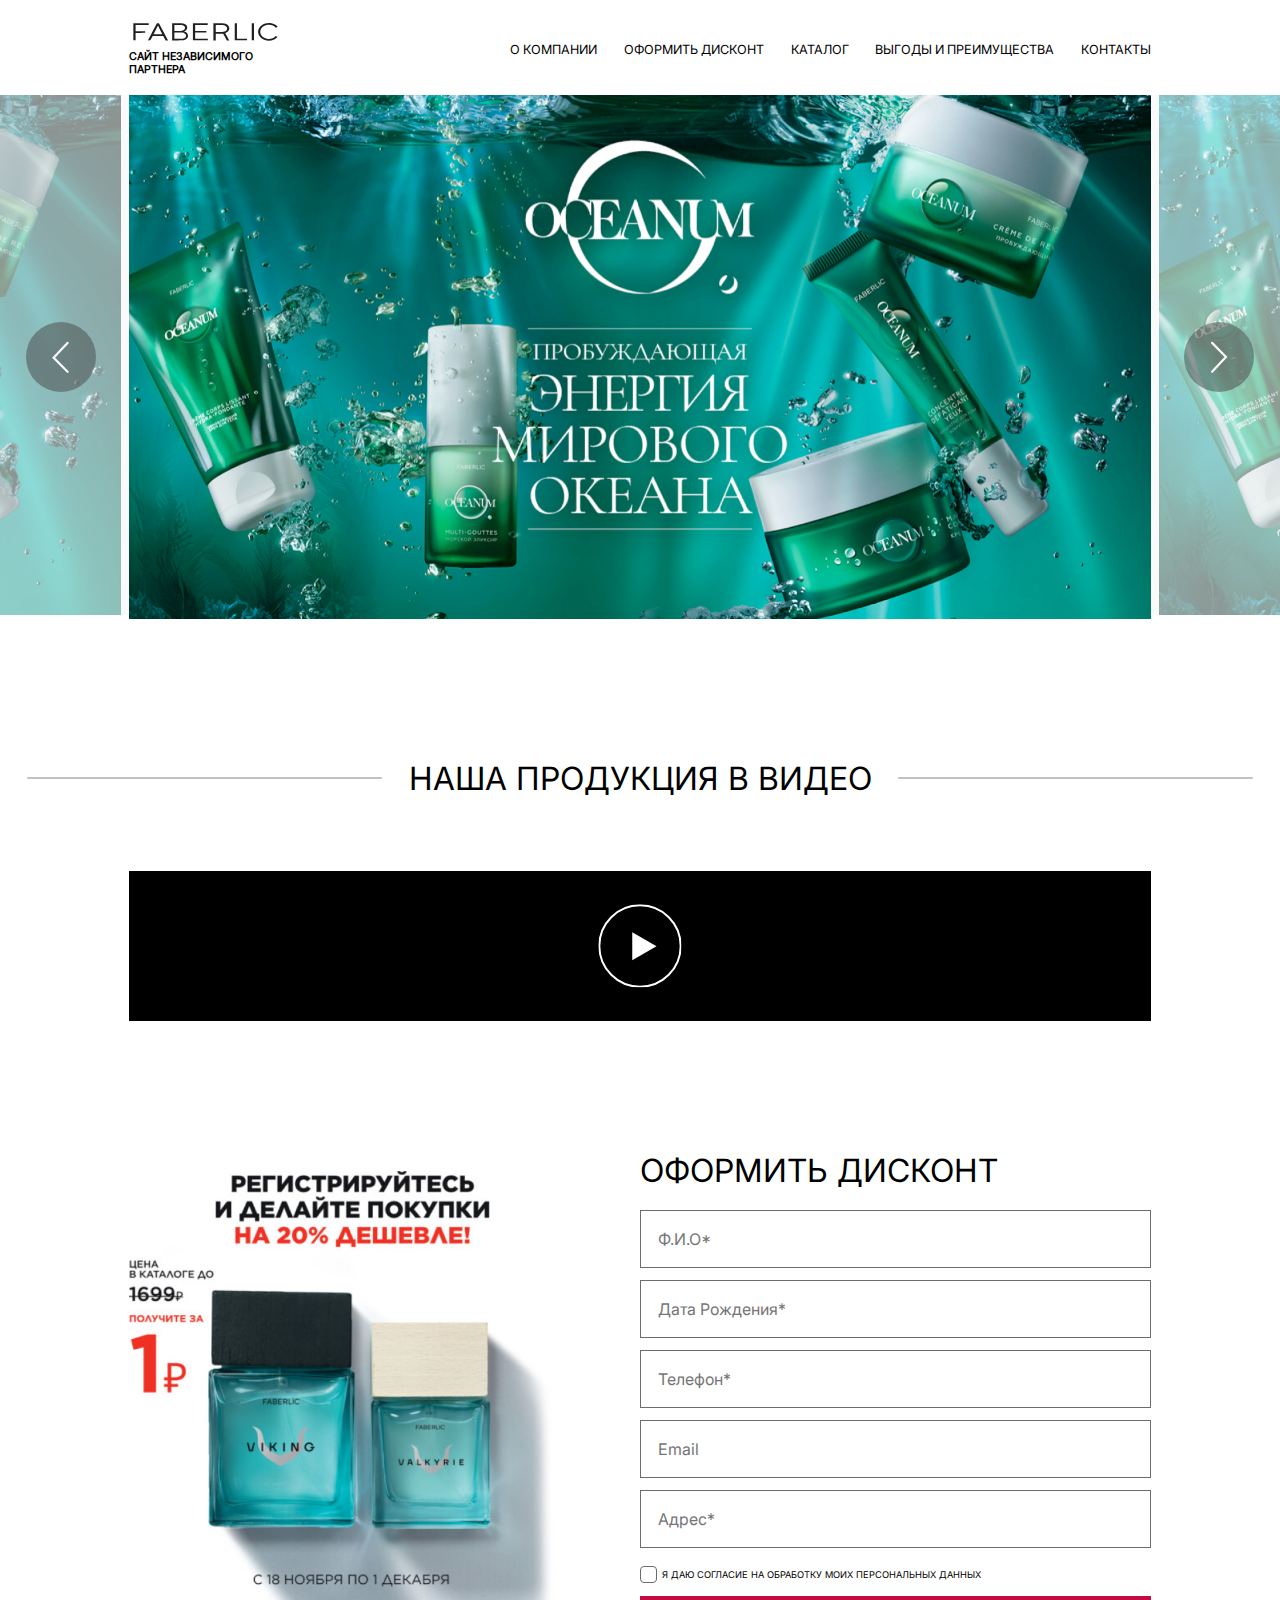
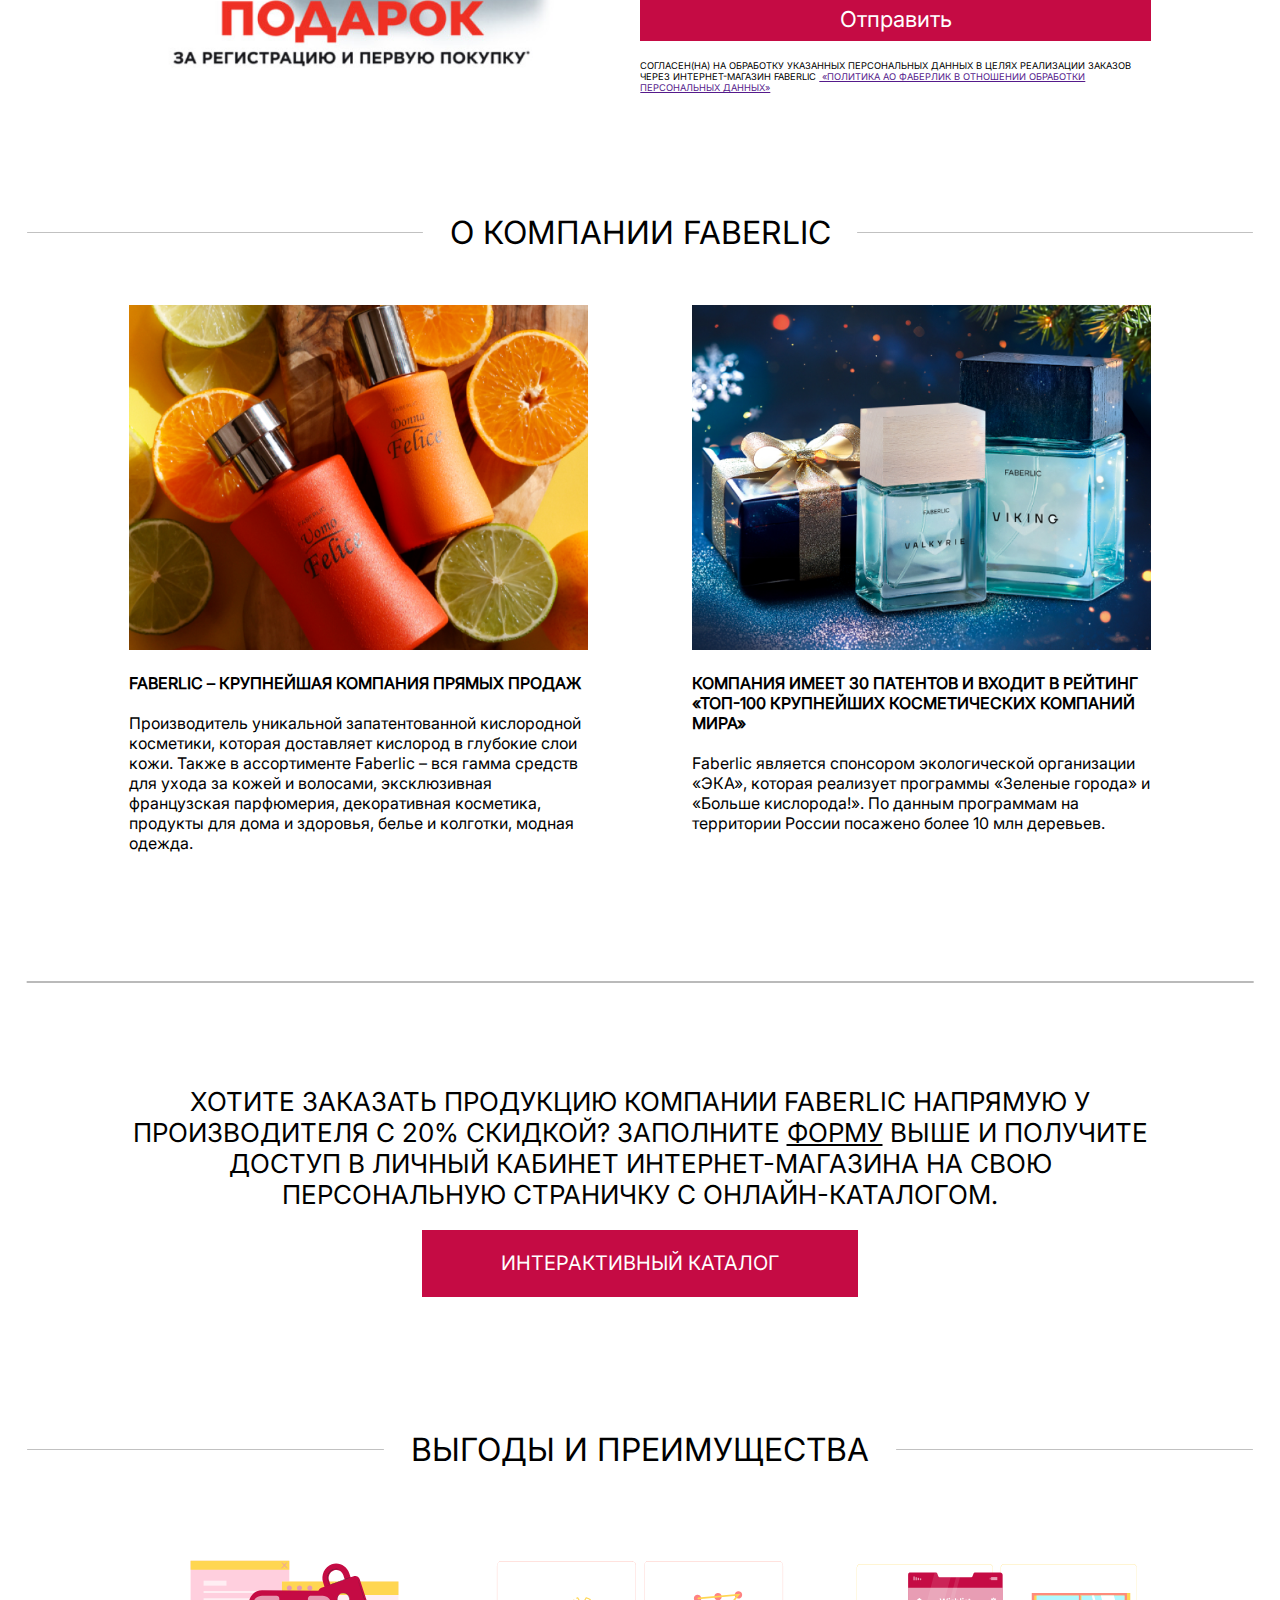
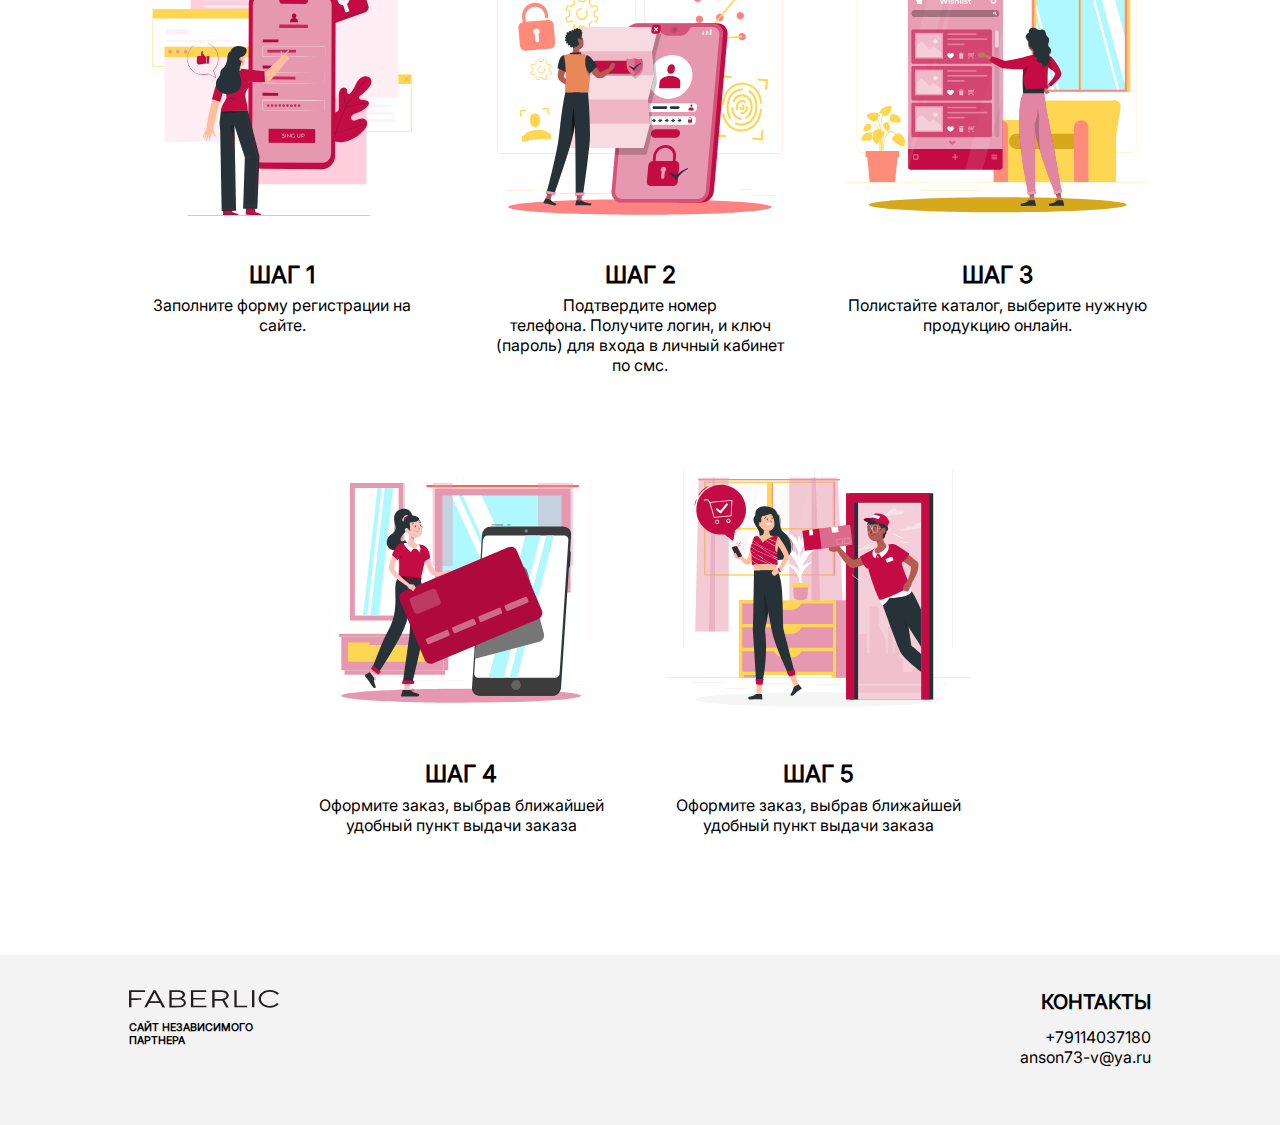
==== index.html @ ba82a65f "Add files via upload" ====
<!DOCTYPE html>
<html lang="ru">

<head>
    <meta charset="UTF-8">
    <meta http-equiv="X-UA-Compatible" content="IE=edge">
    <meta name="viewport" content="width=device-width, initial-scale=1.0">
    <title>Document</title>
    <link rel="stylesheet" href="./style/swiper-bundle.min.css">
    <link rel="stylesheet" href="style/style.css">
</head>

<body>

    <header class="header">
        <div class="container">
            <div class="mob header-zag"></div>
            <div class="header-r">
                <img src="./media/icons/logo.svg" alt="syte logo" class="header-logo">
                <p class="header-r-text"> Сайт независимого партнера</p>
            </div>
            <svg class="header-burger table mob"  viewBox="0 0 33 26" fill="none" xmlns="http://www.w3.org/2000/svg">
                <rect width="32.6" height="5.2" fill="#263238" />
                <rect y="10.4" width="32.6" height="5.2" fill="#263238" />
                <rect y="20.8" width="32.6" height="5.2" fill="#263238" />
            </svg>
            <nav class="header-l desk">
                <a href="" class="header-nav-item">о компании</a>
                <a href="" class="header-nav-item">оформить дисконт</a>
                <a href="" class="header-nav-item">каталог</a>
                <a href="" class="header-nav-item">выгоды и преимущества</a>
                <a href="" class="header-nav-item">контакты</a>
            </nav>
        </div>
    </header>

    <div class="burger-menu table mob">
        <nav class="burger-menu-list">
            <a href="" class="burger-menu-item">о компании</a>
            <a href="" class="burger-menu-item">оформить дисконт</a>
            <a href="" class="burger-menu-item">каталог</a>
            <a href="" class="burger-menu-item">выгоды и преимущества</a>
            <a href="" class="burger-menu-item">контакты</a>
        </nav>
    </div>

    <main>
        <section class="front-section">
            <div class="container">
                <div class="swiper front-slider">
                    <div class="swiper-wrapper">
                        <div class="swiper-slide">
                            <img src="./media/img/01slider/1.png" alt="" class="front-slide-img">
                        </div>
                        <div class="swiper-slide">
                            <img src="./media/img/01slider/1.png" alt="" class="front-slide-img">
                        </div>
                        <div class="swiper-slide">
                            <img src="./media/img/01slider/1.png" alt="" class="front-slide-img">
                        </div>
                    </div>
                    <div class="front-slider-buttons desk table">
                        <div class="front-slider-button front-slider-prev">
                            <svg class="front-slider-arr-svg" viewBox="0 0 30 56" fill="none"
                                xmlns="http://www.w3.org/2000/svg">
                                <path d="M28 54L3 28.6555L15.5 15.3277L28 2" stroke="#FAFAFA" stroke-width="4"
                                    stroke-linecap="round" />
                            </svg>
                        </div>
                        <div class="front-slider-button front-slider-next">
                            <svg class="front-slider-arr-svg" viewBox="0 0 30 56" fill="none"
                                xmlns="http://www.w3.org/2000/svg">
                                <path d="M28 54L3 28.6555L15.5 15.3277L28 2" stroke="#FAFAFA" stroke-width="4"
                                    stroke-linecap="round" />
                            </svg>
                        </div>
                    </div>
                </div>
            </div>
        </section>
        <section class="video-blcok">
            <div class="section-heading">
                <h2 class="section-heading-text">НАША ПРОДУКЦИЯ В ВИДЕО</h2>
            </div>
            <div class="container">
                <video src="./media/video.mp4" class="video-block-video" muted>
                </video>
                <svg class="video-start" viewBox="0 0 126 126" fill="none" xmlns="http://www.w3.org/2000/svg">
                    <circle cx="63" cy="63" r="61.5" stroke="white" stroke-width="3" />
                    <path d="M88 63.5L51.25 84.7176L51.25 42.2824L88 63.5Z" fill="white" />
                </svg>
            </div>
        </section>
        <section class="form-block">
            <div class="container">
                <img src="./media/img/03form/bg.png" alt="" class="form-block-bg">
                <div class="form-block-l">
                    <h3 class="form-heaidng">ОФОРМИТЬ ДИСКОНТ</h3>
                    <div class="form-block-form">
                        <div class="form-inputs">
                            <input type="text" class="form-input" placeholder="Ф.И.О*">
                            <input type="text" class="form-input" placeholder="Дата рождения*">
                            <input type="text" class="form-input" placeholder="Телефон*">
                            <input type="text" class="form-input" placeholder="Email">
                            <input type="text" class="form-input" placeholder="Адрес*">
                        </div>
                        <label class="form-policy">
                            <input type="checkbox" class="form-policy-checkbox">
                            <div class="form-policy-visual">
                                <svg class="form-checkbox-svg" viewBox="0 0 25 25" fill="none" xmlns="http://www.w3.org/2000/svg">
                                    <rect x="0.25" y="0.25" width="24.5" height="24.5" rx="5.75" fill="#474747" stroke="#6C6C6C" stroke-width="0.5" />
                                    <path d="M19.5 7L11 17L6 12" stroke="white" stroke-width="3" />
                                  </svg>
                            </div>
                            <p class="form-checkbox-text">
                                я даю согласие на обработку моих персональных данных

                            </p>
                        </label>
                        <button class="form-send">Отправить</button>
                        <p class="form-sub-test">Согласен(на) на обработку указанных персональных данных в целях
                            реализации заказов через Интернет-магазин FABERLIC <a class="form-polityc-link"
                                href=""> «Политика АО Фаберлик в отношении обработки персональных данных»</a></p>
                    </div>
                </div>
            </div>
        </section>
        <section class="about">
            <div class="section-heading">
                <h2 class="section-heading-text">О КОМПАНИИ Faberlic</h2>
            </div>
            <div class="container">
                <div class="about-item">
                    <img src="./media/img/04about/1.png" alt="" class="about-img">
                    <h3 class="about-heading">
                        Faberlic – крупнейшая Компания прямых продаж
                    </h3>
                    <p class="about-text">
                        Производитель уникальной запатентованной кислородной косметики, которая доставляет кислород в
                        глубокие слои кожи. Также в ассортименте Faberlic – вся гамма средств для ухода за кожей и
                        волосами, эксклюзивная французская парфюмерия, декоративная косметика, продукты для дома и
                        здоровья, белье и колготки, модная одежда.
                    </p>
                </div>
                <div class="about-item">
                    <img src="./media/img/04about/2.png" alt="" class="about-img">
                    <h3 class="about-heading">
                        Компания имеет 30 патентов и входит в рейтинг «Топ-100 крупнейших косметических компаний мира»
                    </h3>
                    <p class="about-text">
                        Faberlic является спонсором экологической организации «ЭКА», которая реализует программы
                        «Зеленые города» и «Больше кислорода!». По данным программам на территории России посажено более
                        10 млн деревьев.
                    </p>
                </div>
            </div>
        </section>
        <section class="text-block">
            <div class="container">
                <p class="text-block-heading">
                    Хотите заказать продукцию компании Faberlic напрямую
                    у производителя с 20% скидкой? Заполните <span>форму</span> выше и получите доступ в личный кабинет
                    интернет-магазина на свою персональную страничку с онлайн-каталогом.
                </p>
                <a class="text-block-button">интерактивный каталог</a>
            </div>
        </section>
        <section class="advantage">
            <div class="section-heading">
                <h2 class="section-heading-text">ВЫГОДЫ И ПРЕИМУЩЕСТВА</h2>
            </div>
            <div class="container">
                <div class="advantages-item">
                    <img src="./media/img/05advantages/1.svg" alt="" class="advantages-item-img">
                    <p class="advantages-item-heaing">шаг 1</p>
                    <p class="advantages-item-text">
                        Заполните форму регистрации
                        на сайте.
                    </p>
                </div>
                <div class="advantages-item">
                    <img src="./media/img/05advantages/2.svg" alt="" class="advantages-item-img">
                    <p class="advantages-item-heaing">шаг 2</p>
                    <p class="advantages-item-text">
                        Подтвердите номер телефона. Получите логин,
                        и ключ (пароль) для входа
                        в личный кабинет по смс.
                    </p>
                </div>
                <div class="advantages-item">
                    <img src="./media/img/05advantages/3.svg" alt="" class="advantages-item-img">
                    <p class="advantages-item-heaing">шаг 3</p>
                    <p class="advantages-item-text">
                        Полистайте каталог, выберите нужную продукцию онлайн.
                    </p>
                </div>
                <div class="advantages-item">
                    <img src="./media/img/05advantages/4.svg" alt="" class="advantages-item-img">
                    <p class="advantages-item-heaing">шаг 4</p>
                    <p class="advantages-item-text">
                        Оформите заказ, выбрав ближайшей удобный пункт выдачи заказа
                    </p>
                </div>
                <div class="advantages-item">
                    <img src="./media/img/05advantages/5.svg" alt="" class="advantages-item-img">
                    <p class="advantages-item-heaing">шаг 5</p>
                    <p class="advantages-item-text">
                        Оформите заказ, выбрав ближайшей удобный пункт выдачи заказа
                    </p>
                </div>
            </div>
        </section>
    </main>
    
    <footer class="footer">
        <div class="container">
            <div class="fooer-l">
                <img src="./media/icons/logo.svg" alt="" class="footer-logo">
                <p class="footer-l-text">
                    Сайт независимого партнера
                </p>
            </div>
            <div class="footer-r">
                <p class="fppter-r-heading">КОНТАКТЫ</p>
                <a href="" class="footer-r-link">+79114037180</a>
                <a href="" class="footer-r-link">anson73-v@ya.ru</a>
            </div>
        </div>
    </footer>

    <script defer src="js/swiper-bundle.min.js"></script>
    <script defer src="js/app.js"></script>
</body>

</html>
---- style/style.css ----
@font-face {
  font-family: "Gilroy";
  src: url("../media/fonts/Gilroy-Bold.ttf");
  font-weight: 700;
}
@font-face {
  font-family: "Gilroy";
  src: url("../media/fonts/Gilroy-SemiBold.ttf");
  font-weight: 600;
}
@font-face {
  font-family: "Gilroy";
  src: url("../media/fonts/Gilroy-Medium.ttf");
  font-weight: 500;
}
@font-face {
  font-family: "Gilroy";
  src: url("../media/fonts/Gilroy-Regular.ttf");
  font-weight: 400;
}
@font-face {
  font-family: "Inter";
  src: url("../media/fonts/Inter_18pt-Regular.ttf");
}
* {
  margin: 0;
  padding: 0;
  box-sizing: border-box;
  list-style: none;
  text-decoration: none;
  border: none;
  outline: none;
  font-family: "Inter", sans-serif;
}

.table {
  display: none;
}

.mob {
  display: none;
}

.desk {
  display: unset;
}

main {
  margin-top: 143rem;
}

body,
html {
  max-width: 100vw;
  overflow-x: hidden;
  font-size: 0.0520833333vw;
}

.container {
  width: 1533rem;
  margin: auto;
}

.header {
  padding-top: 35rem;
  padding-bottom: 25rem;
  position: fixed;
  top: 0;
  left: 0;
  width: 100%;
  z-index: 2;
  background: white;
}
.header .container {
  display: flex;
  align-items: center;
  justify-content: space-between;
}

.header-r {
  display: flex;
  flex-direction: column;
  gap: 13rem;
  width: 230rem;
}

.header-logo {
  width: 100%;
  height: 27rem;
}

.header-r-text {
  font-weight: 600;
  font-size: 16rem;
  text-transform: uppercase;
  color: #000;
  max-width: 100%;
}

.header-l {
  display: flex;
  align-items: center;
  gap: 40rem;
}

.header-nav-item {
  font-weight: 500;
  font-size: 19rem;
  text-transform: uppercase;
  color: #000;
}

.front-section .container {
  position: relative;
}

.front-slider {
  position: relative;
  overflow: visible;
}
.front-slider .swiper-slide::after {
  content: "";
  position: absolute;
  display: block;
  top: 0;
  left: 0;
  width: 100%;
  height: 100%;
  background: rgba(246, 246, 246, 0.57);
  opacity: 1;
  transition: all 0.4s ease;
}
.front-slider .swiper-slide.swiper-slide-prev {
  padding-right: 12rem;
  position: relative;
}
.front-slider .swiper-slide.swiper-slide-next {
  padding-left: 12rem;
}
.front-slider .swiper-slide.swiper-slide-active::after {
  opacity: 0;
}
.front-slider .swiper-slide .front-slide-img {
  width: 100%;
  height: auto;
  -o-object-fit: cover;
     object-fit: cover;
}

.front-slider-buttons {
  position: absolute;
  top: 50%;
  left: 0;
  width: 100%;
  transform: translateY(-50%);
  z-index: 2;
}

.front-slider-button {
  position: absolute;
  top: 50%;
  transform: translateY(-50%);
  width: 105rem;
  height: 105rem;
  background: rgba(75, 75, 75, 0.52);
  border-radius: 50%;
  display: flex;
  align-items: center;
  justify-content: center;
}

.front-slider-prev {
  left: -50rem;
  transform: translate(-100%, -50%);
}

.front-slider-arr-svg {
  width: 25rem;
  height: 52rem;
}

.front-slider-next {
  right: -50rem;
  transform: translate(100%, -50%);
}
.front-slider-next .front-slider-arr-svg {
  transform: rotate(180deg);
}

.section-heading {
  display: flex;
  align-items: center;
  justify-content: center;
  gap: 40rem;
  padding: 0 40rem;
}
.section-heading::after {
  content: "";
  display: block;
  border-radius: 50rem;
  flex: 1;
  height: 2rem;
  background: rgb(151, 151, 151);
  opacity: 0.6;
}
.section-heading::before {
  content: "";
  display: block;
  border-radius: 50rem;
  flex: 1;
  height: 2rem;
  background: rgb(151, 151, 151);
  opacity: 0.6;
}

.section-heading-text {
  font-weight: 500;
  font-size: 48rem;
  text-transform: uppercase;
  color: #000;
}

.video-blcok {
  margin-top: 210rem;
}
.video-blcok .container {
  position: relative;
  margin-top: 110rem;
}
.video-blcok .container::after {
  display: block;
  content: "";
  position: absolute;
  top: 0;
  left: 0;
  background: #000;
  opacity: 0.2;
  width: 100%;
  height: 100%;
  z-index: 1;
  opacity: 1;
  visibility: visible;
  transition: all 0.4s ease;
}
.video-blcok .video-start {
  width: 125rem;
  height: 125rem;
  position: absolute;
  top: 50%;
  left: 50%;
  transform: translate(-50%, -50%);
  transition: all 0.4s ease;
  opacity: 1;
  visibility: visible;
  z-index: 2;
}
.video-blcok.active .container::after {
  opacity: 0;
  visibility: hidden;
}
.video-blcok.active .video-start {
  opacity: 0;
  visibility: hidden;
}
.video-blcok .video-block-video {
  width: 100%;
}

.form-block {
  margin-top: 195rem;
}
.form-block .container {
  display: flex;
  gap: 100rem;
  align-items: center;
}

.form-block-bg {
  width: 667rem;
  height: -moz-fit-content;
  height: fit-content;
}

.form-block-l {
  flex: 1;
}

.form-heaidng {
  font-weight: 500;
  font-size: 48rem;
  text-transform: uppercase;
  color: #000;
  margin-bottom: 30rem;
}

.form-inputs {
  display: flex;
  flex-direction: column;
  gap: 18rem;
}

.form-input {
  border: 1rem solid #6c6c6c;
  width: 100%;
  font-weight: 500;
  font-size: 24rem;
  text-transform: capitalize;
  color: #000;
  padding: 27rem 25rem;
}

.form-policy {
  margin-top: 27rem;
  display: flex;
  align-items: center;
  gap: 8rem;
}

.form-policy-checkbox {
  position: absolute;
  opacity: 0;
  visibility: hidden;
  left: -200000rem;
}
.form-policy-checkbox:checked + .form-policy-visual .form-checkbox-svg {
  opacity: 1;
}

.form-policy-visual {
  border: 0.5rem solid #6c6c6c;
  border-radius: 6rem;
  width: 25rem;
  height: 25rem;
  display: flex;
  align-items: center;
  justify-content: center;
  position: relative;
}

.form-checkbox-svg {
  opacity: 0;
  width: 100%;
  height: 100%;
  transition: all 0.4s ease;
}

.form-checkbox-text {
  font-weight: 400;
  font-size: 14rem;
  text-transform: uppercase;
  color: #000;
  font-family: "Inter", sans-serif;
}

.form-send {
  width: 100%;
  height: 68rem;
  background: #c50b44;
  font-weight: 500;
  font-size: 33rem;
  text-transform: capitalize;
  color: #fff;
  margin-top: 20rem;
}

.form-sub-test {
  font-family: "Inter", sans-serif;
  font-weight: 400;
  font-size: 14rem;
  text-transform: uppercase;
  color: #000;
  margin-top: 28rem;
}

.form-polityc-link {
  text-decoration: underline;
  -webkit-text-decoration-skip-ink: none;
          text-decoration-skip-ink: none;
}

.about {
  margin-top: 180rem;
  padding-bottom: 194rem;
  position: relative;
}
.about::after {
  content: "";
  display: block;
  position: absolute;
  height: 2rem;
  background: rgba(151, 151, 151, 0.66);
  width: calc(100vw - 80rem);
  margin: auto;
  bottom: 0;
  left: 50%;
  transform: translateX(-50%);
}
.about .container {
  margin-top: 80rem;
  display: flex;
  gap: 157rem;
}

.about-item {
  flex: 1;
}

.about-img {
  width: 100%;
  margin-bottom: 35rem;
}

.about-heading {
  font-weight: 700;
  font-size: 24rem;
  text-transform: uppercase;
  color: #000;
  margin-bottom: 30rem;
}

.about-text {
  font-weight: 400;
  font-size: 24rem;
  color: #000;
}

.text-block {
  margin-top: 155rem;
}
.text-block .container {
  display: flex;
  flex-direction: column;
  align-items: center;
}

.text-block-heading {
  font-weight: 500;
  font-size: 39rem;
  text-transform: uppercase;
  text-align: center;
  color: #000;
}
.text-block-heading span {
  text-decoration: underline;
  -webkit-text-decoration-skip-ink: none;
          text-decoration-skip-ink: none;
}

.text-block-button {
  margin-top: 30rem;
  padding: 32rem 118rem;
  display: flex;
  background: #c50b44;
  font-weight: 500;
  font-size: 30rem;
  text-transform: uppercase;
  color: #fff;
}

.advantage {
  margin-top: 200rem;
}
.advantage .container {
  display: flex;
  flex-wrap: wrap;
  justify-content: center;
  gap: 120rem 80rem;
  margin-top: 130rem;
}

.advantages-item {
  width: 457rem;
  display: flex;
  flex-direction: column;
  align-items: center;
}

.advantages-item-img {
  width: 100%;
  margin-bottom: 60rem;
  -o-object-fit: cover;
     object-fit: cover;
}

.advantages-item-heaing {
  font-weight: 600;
  font-size: 35rem;
  text-transform: uppercase;
  color: #000;
  margin-bottom: 10rem;
}

.advantages-item-text {
  font-weight: 400;
  font-size: 24rem;
  text-align: center;
  color: #000;
}

.registration {
  margin-top: 180rem;
}
.registration .container {
  margin-top: 140rem;
  display: flex;
  gap: 90rem;
}

.reg-l {
  flex: 1;
}

.reg-heading {
  font-weight: 600;
  font-size: 30rem;
  text-transform: uppercase;
  color: #c50b44;
}

.reg-text {
  font-weight: 400;
  font-size: 24rem;
  color: #000;
}

.mt-16 {
  margin-top: 16rem;
}

.mt-100 {
  margin-top: 100rem;
}

.reg-sub-heading {
  font-weight: 800;
  font-size: 21rem;
  text-transform: uppercase;
  color: #000;
}

.mt-50 {
  margin-top: 50rem;
}

.reg-r {
  width: 368rem;
  display: flex;
  flex-direction: column;
  gap: 43rem;
  position: relative;
}

.reg-r-img {
  width: 100%;
}

.contacts {
  padding: 60rem 0;
  margin-top: 190rem;
  position: relative;
}
.contacts .container {
  position: relative;
  z-index: 2;
  width: 1000rem;
  background: rgba(255, 255, 255, 0.88);
  display: flex;
  flex-direction: column;
  align-items: center;
  padding: 50rem 0 40rem 0;
}

.contact-heading {
  font-weight: 500;
  font-size: 39rem;
  text-transform: uppercase;
  text-align: center;
  color: #000;
  margin-bottom: 50rem;
  max-width: 690rem;
}

.contact-info,
.contacts-links {
  display: flex;
  flex-direction: column;
  align-items: center;
}

.contacts-links {
  margin: 20rem 0;
}

.contact-sub-heading {
  font-weight: 600;
  font-size: 30rem;
  text-transform: uppercase;
  text-align: center;
  color: #000;
}

.contact-item {
  font-weight: 600;
  font-size: 30rem;
  text-align: center;
  color: #000;
  font-weight: 400;
  font-size: 24rem;
}

.contacts-bg {
  position: absolute;
  top: 0;
  left: 0;
  width: 100%;
  height: 100%;
  -o-object-fit: cover;
     object-fit: cover;
}

.logo-form {
  margin-top: 165rem;
}
.logo-form .container {
  display: flex;
  flex-direction: column;
  align-items: center;
}
.logo-form .form-block-l {
  width: 776rem;
  display: flex;
  flex-direction: column;
  align-items: center;
}

.logo-form-img {
  width: 225rem;
  margin-bottom: 40rem;
}

.logo-form-text {
  font-weight: 500;
  font-size: 26rem;
  text-transform: uppercase;
  text-align: center;
  color: #000;
  margin-bottom: 144rem;
  max-width: 680rem;
}

.footer {
  margin-top: 180rem;
  padding-top: 52rem;
  padding-bottom: 88rem;
  background: #f3f3f3;
}
.footer .container {
  display: flex;
  justify-content: space-between;
}

.fooer-l {
  width: 225rem;
}

.footer-logo {
  width: 100%;
  margin-bottom: 20rem;
}

.footer-l-text {
  width: 100%;
  font-weight: 600;
  font-size: 16rem;
  text-transform: uppercase;
  color: #000;
}

.footer-r {
  display: flex;
  flex-direction: column;
}

.fppter-r-heading {
  font-weight: 600;
  font-size: 30rem;
  text-transform: uppercase;
  text-align: right;
  color: #000;
  margin-bottom: 20rem;
}

.footer-r-link {
  text-align: right;
  color: #000;
  font-weight: 400;
  font-size: 24rem;
}

@media (max-width: 1200px) {
  main {
    margin-top: 132rem;
  }
  .desk {
    display: none;
  }
  .mob {
    display: none;
  }
  .table {
    display: unset;
  }
  body,
  html {
    font-size: 0.0837520938vw;
  }
  .container {
    width: 1145rem;
  }
  .header-burger {
    width: 26rem;
    height: 32rem;
    transition: all 0.4s ease;
  }
  .header-burger.active {
    transform: rotate(90deg);
  }
  .front-slider .swiper-slide.swiper-slide-prev {
    padding-right: 8rem;
  }
  .front-slider .swiper-slide.swiper-slide-next {
    padding-left: 8rem;
  }
  .header-r {
    width: 225rem;
  }
  .section-heading-text {
    font-size: 32rem;
  }
  .video-blcok {
    margin-top: 130rem;
  }
  .form-block .container {
    gap: 6rem;
    align-items: center;
    padding: 0 40rem;
  }
  .form-block-bg {
    width: 526rem;
  }
  .form-heaidng {
    font-size: 32rem;
    margin-bottom: 20rem;
  }
  .form-block-l {
    display: flex;
    flex-direction: column;
    align-items: center;
  }
  .form-input {
    font-size: 18rem;
    padding: 20rem;
  }
  .form-inputs {
    gap: 13rem;
  }
  .form-policy {
    margin-top: 20rem;
  }
  .form-policy-visual {
    width: 20rem;
    height: 20rem;
  }
  .form-checkbox-text {
    font-size: 10rem;
  }
  .form-send {
    margin-top: 15rem;
    font-size: 26rem;
    padding: 13rem 0;
  }
  .form-sub-test {
    font-size: 10rem;
  }
  .about .container {
    gap: 83rem;
  }
  .about-heading {
    font-size: 20rem;
  }
  .about-img {
    margin-bottom: 30rem;
  }
  .about-text {
    margin-top: 20rem;
    font-size: 20rem;
  }
  .about {
    padding-bottom: 100rem;
  }
  .text-block {
    margin-top: 115rem;
  }
  .text-block-heading {
    font-size: 29rem;
    max-width: 1057rem;
  }
  .text-block-button {
    margin-top: 64rem;
    padding: 33rem 30rem;
  }
  .advantage .container {
    gap: 60rem 10rem;
  }
  .advantages-item {
    width: 327rem;
  }
  .advantages-item-heaing {
    font-size: 32rem;
  }
  .advantages-item-text {
    font-size: 20rem;
  }
  .mt-16 {
    margin-top: 8rem;
  }
  .mt-100 {
    margin-top: 60rem;
  }
  .mt-50 {
    margin-top: 25rem;
  }
  .reg-heading {
    font-size: 20rem;
  }
  .reg-text {
    font-size: 20rem;
  }
  .reg-sub-heading {
    font-size: 16rem;
  }
  .reg-r {
    width: 329rem;
  }
  .contacts .container {
    width: 798rem;
  }
  .contact-heading {
    font-size: 32rem;
  }
  .contact-sub-heading {
    font-size: 25rem;
  }
  .contact-item {
    font-size: 25rem;
  }
  .logo-form-img {
    width: 196rem;
    margin-bottom: 25rem;
  }
  .logo-form-text {
    font-size: 19rem;
    max-width: 522rem;
    margin-bottom: 100rem;
  }
  .logo-form .form-block-l {
    width: 526rem;
  }
  .fppter-r-heading {
    font-size: 20rem;
  }
  .footer-r-link {
    font-size: 20rem;
  }
  .burger-menu {
    border-top: 2rem solid white;
    background: #fff;
    position: fixed;
    top: 138rem;
    left: 0;
    width: 100%;
    z-index: 2;
    max-height: 0;
    overflow: hidden;
    transition: all 0.4s ease;
  }
  .burger-menu.active {
    max-height: 400rem;
    border-top: 2rem solid #bababa;
  }
  .burger-menu-list {
    display: flex;
    flex-direction: column;
  }
  .burger-menu-item {
    width: 100%;
    padding: 20rem 25rem;
    font-weight: 500;
    font-size: 19rem;
    text-transform: uppercase;
    color: #000;
    border-bottom: 2rem solid rgba(151, 151, 151, 0.66);
  }
  .video-blcok .container {
    margin-top: 70rem;
  }
  .form-block {
    margin-top: 120rem;
  }
  .about {
    margin-top: 115rem;
  }
  .about .container {
    margin-top: 90rem;
  }
  .text-block {
    margin-top: 115rem;
  }
  .advantage {
    margin-top: 145rem;
  }
  .advantage .container {
    margin-top: 70rem;
  }
  .registration {
    margin-top: 115rem;
  }
  .registration .container {
    margin-top: 75rem;
    padding: 0 40rem;
  }
  .contacts {
    margin-top: 155rem;
    padding: 50rem 0;
  }
  .logo-form {
    margin-top: 115rem;
  }
  .footer {
    margin-top: 125rem;
  }
}
@media (max-width: 742px) {
  .table {
    display: none;
  }
  .desk {
    display: none;
  }
  .mob {
    display: unset;
  }
  body, html {
    font-size: 0.2564102564vw;
  }
  main {
    margin-top: 70rem;
  }
  .container {
    width: 375rem;
  }
  .header {
    padding: 10rem 0;
  }
  .header-r {
    width: 108rem;
    gap: 5rem;
  }
  .header-r-text {
    font-size: 6rem;
  }
  .header-burger, .header-zag {
    width: 14rem;
    height: 16rem;
  }
  .burger-menu {
    top: 58rem;
  }
  .front-section .container {
    width: 100vw;
  }
  .front-slider .swiper-slide .front-slide-img {
    height: 225rem;
  }
  .section-heading {
    padding: 0 7rem;
    gap: 20rem;
  }
  .section-heading-text {
    font-size: 18rem;
  }
  .video-blcok .video-start {
    width: 32rem;
    height: 32rem;
  }
  .form-block .container {
    flex-direction: column;
    gap: 65rem;
  }
  .form-block-bg {
    width: 100%;
  }
  .form-block .container {
    padding: 0;
  }
  .form-heaidng {
    font-size: 18rem;
  }
  .form-input {
    font-size: 14rem;
    padding: 20rem 10rem;
  }
  .form-inputs {
    gap: 10rem;
  }
  .form-send {
    padding: 8rem 0;
    font-size: 18rem;
    height: auto;
  }
  .about .container {
    flex-direction: column;
    gap: 35rem;
  }
  .about-img {
    margin-bottom: 15rem;
  }
  .about-heading {
    font-size: 18rem;
    margin-bottom: 6rem;
  }
  .about-text {
    font-size: 14rem;
  }
  .text-block-heading {
    font-size: 18rem;
  }
  .text-block-button {
    font-size: 16rem;
    padding: 20rem 0;
    width: 100%;
    height: auto;
    display: flex;
    align-items: center;
    justify-content: center;
  }
  .about::after {
    width: calc(100vw - 20rem);
  }
  .advantage .container {
    flex-direction: column;
    gap: 50rem;
  }
  .advantages-item {
    width: 100%;
  }
  .advantages-item-heaing {
    font-size: 20rem;
  }
  .advantages-item-text {
    font-size: 14rem;
  }
  .advantages-item-img {
    max-width: 180rem;
  }
  .reg-r {
    display: none;
  }
  .reg-heading {
    font-size: 15rem;
  }
  .reg-text {
    font-size: 14rem;
  }
  .reg-sub-heading {
    font-size: 12rem;
  }
  .contacts .container {
    width: 344rem;
    padding: 17rem 10rem;
  }
  .contact-heading {
    font-size: 18rem;
    margin-bottom: 20rem;
  }
  .contact-sub-heading {
    font-size: 16rem;
  }
  .contact-item {
    font-size: 14rem;
  }
  .logo-form-img {
    width: 153rem;
    margin-bottom: 25rem;
  }
  .logo-form-text {
    font-size: 16rem;
    margin-bottom: 77rem;
  }
  .logo-form .form-block-l {
    width: 100%;
  }
  .footer .container {
    flex-direction: column;
    align-items: center;
    gap: 33rem;
  }
  .fooer-l {
    width: 108rem;
    align-items: center;
    display: flex;
    flex-direction: column;
  }
  .fppter-r-heading {
    font-size: 16rem;
    text-align: center;
  }
  .footer-r-link {
    font-size: 14rem;
    text-align: center;
  }
  .footer-l-text {
    font-size: 6rem;
  }
  .footer-logo {
    margin-bottom: 5rem;
  }
  .video-blcok {
    margin-top: 50rem;
  }
  .video-blcok .container {
    margin-top: 17rem;
  }
  .form-block {
    margin-top: 65rem;
  }
  .about {
    margin-top: 65rem;
  }
  .about .container {
    margin-top: 25rem;
  }
  .about {
    padding-bottom: 65rem;
  }
  .text-block {
    margin-top: 32rem;
  }
  .text-block-button {
    height: auto;
    margin-top: 20rem;
  }
  .advantage {
    margin-top: 65rem;
  }
  .advantage .container {
    margin-top: 55rem;
  }
  .registration {
    margin-top: 73rem;
  }
  .registration .container {
    margin-top: 35rem;
    padding: 0;
  }
  .contacts {
    margin-top: 60rem;
    padding: 30rem 0;
  }
  .logo-form {
    margin-top: 90rem;
  }
  .footer {
    margin-top: 65rem;
  }
  .burger-menu-item {
    padding: 15rem 8rem;
    font-size: 13rem;
  }
}/*# sourceMappingURL=style.css.map */
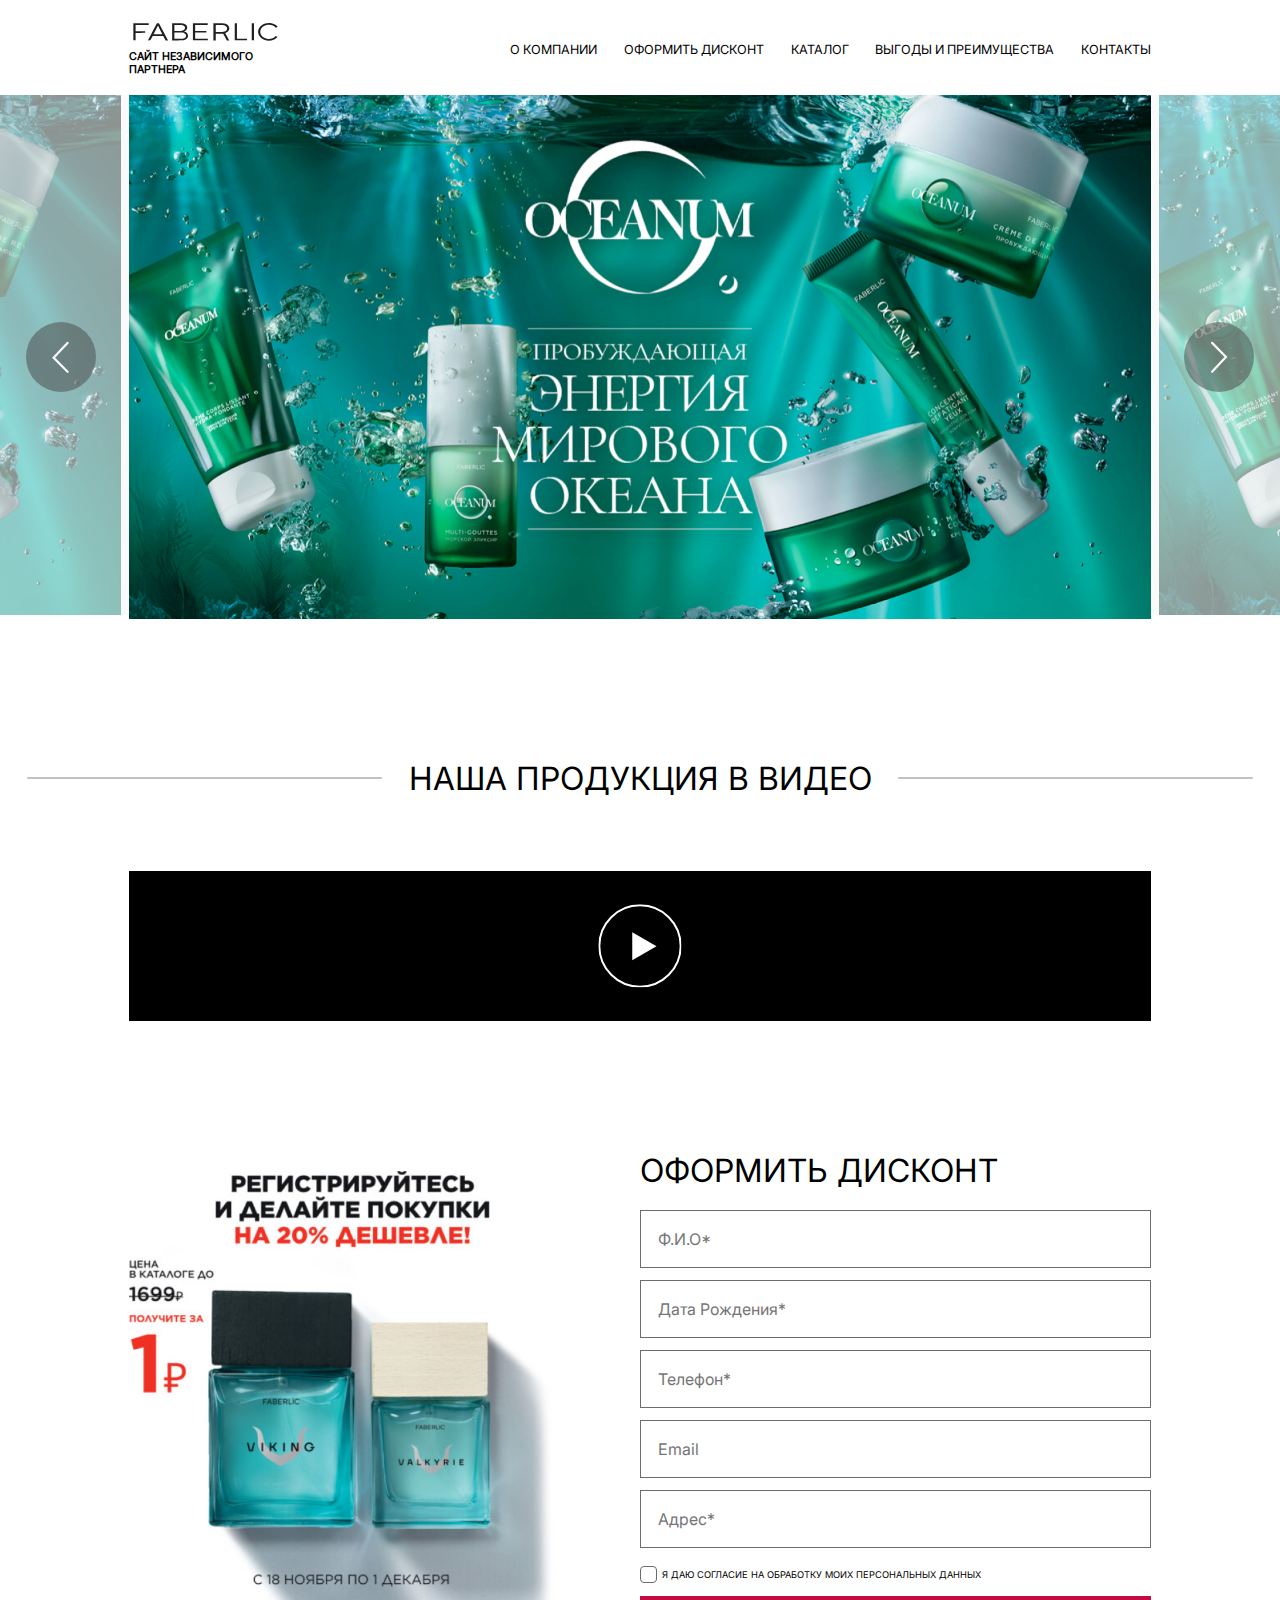
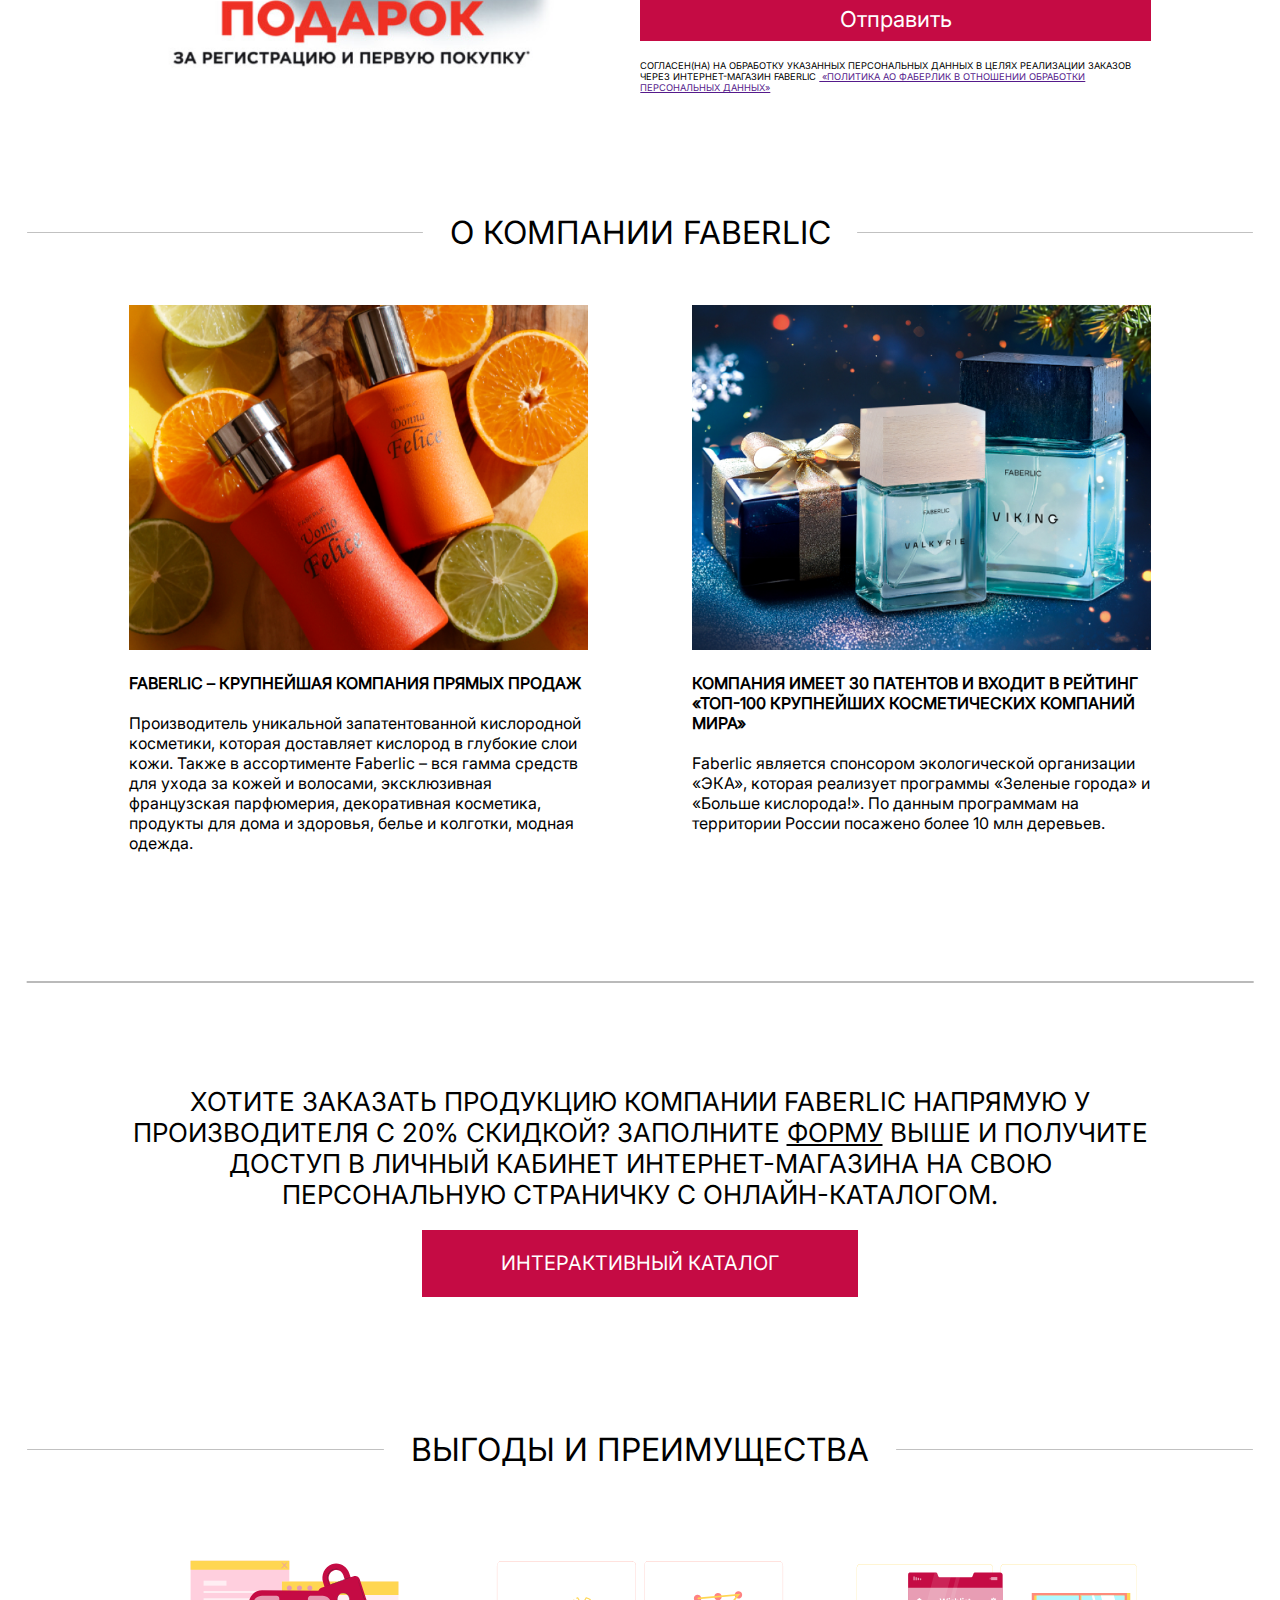
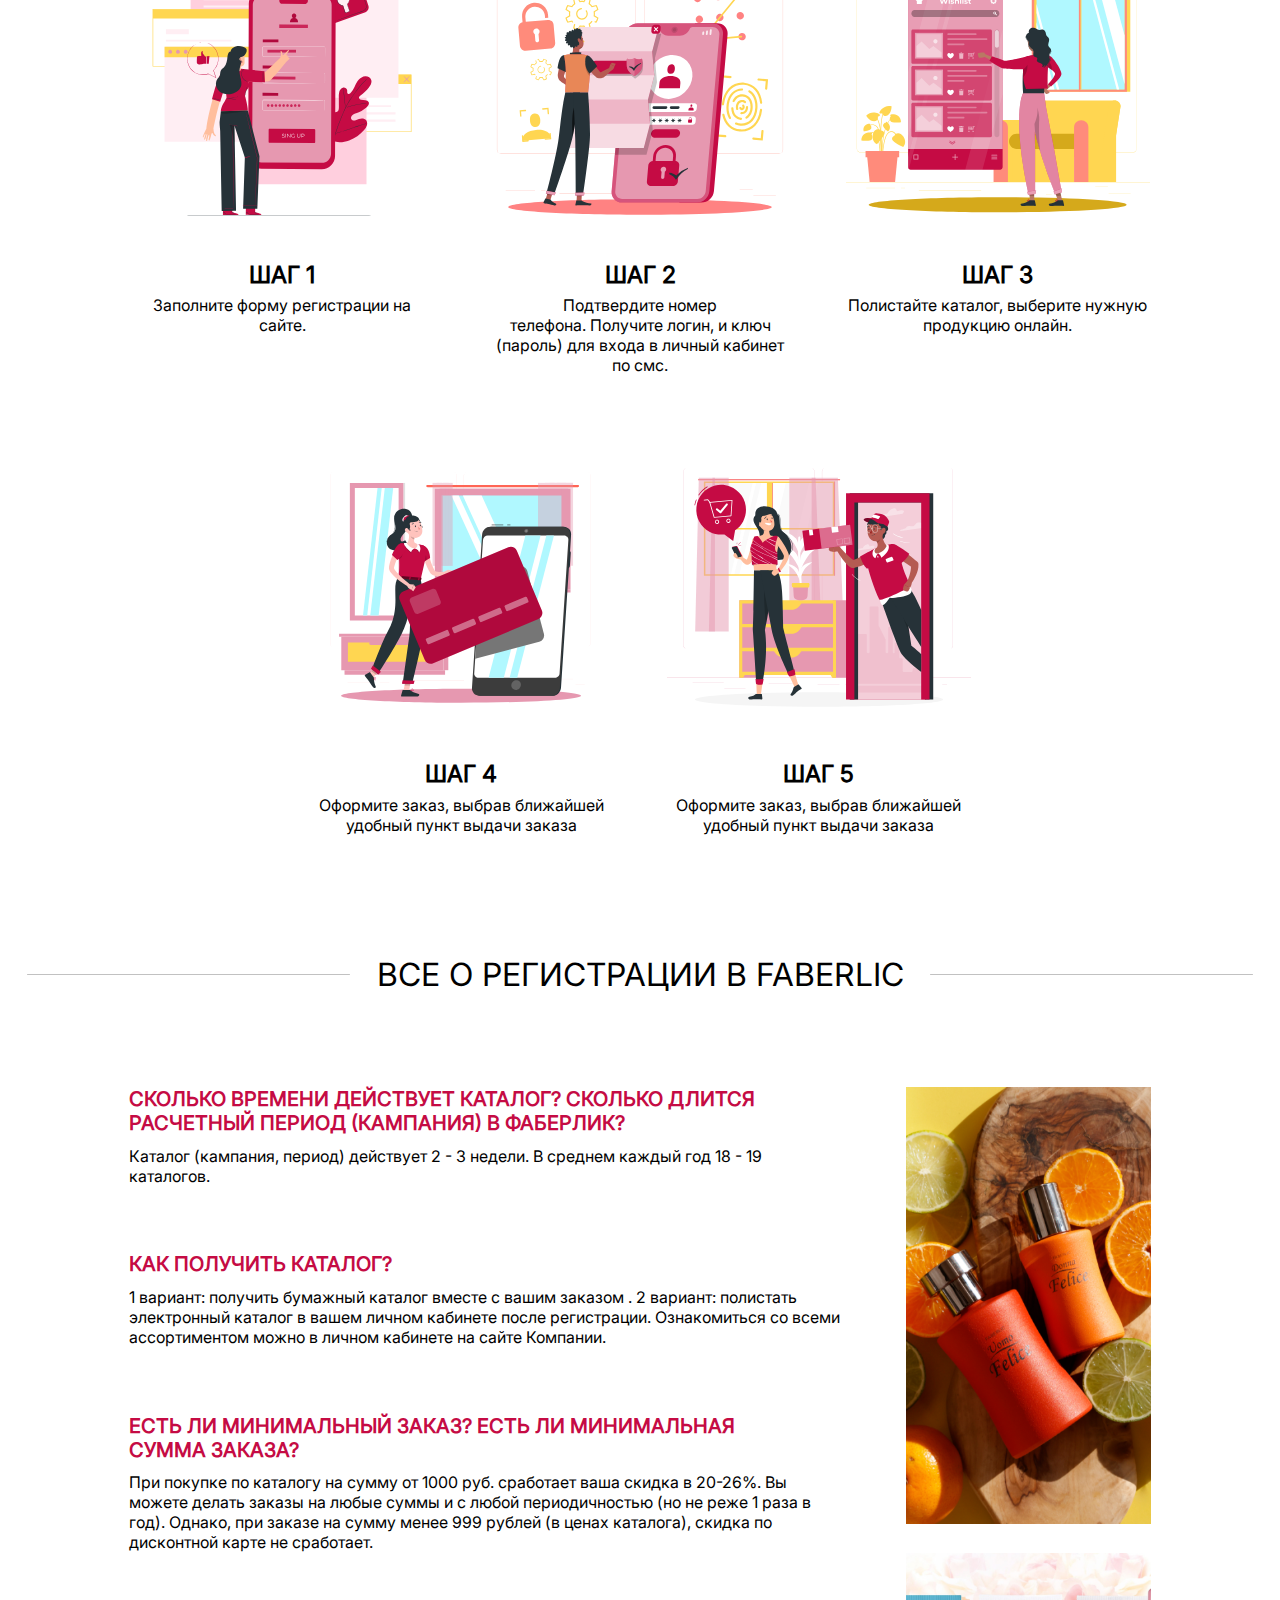
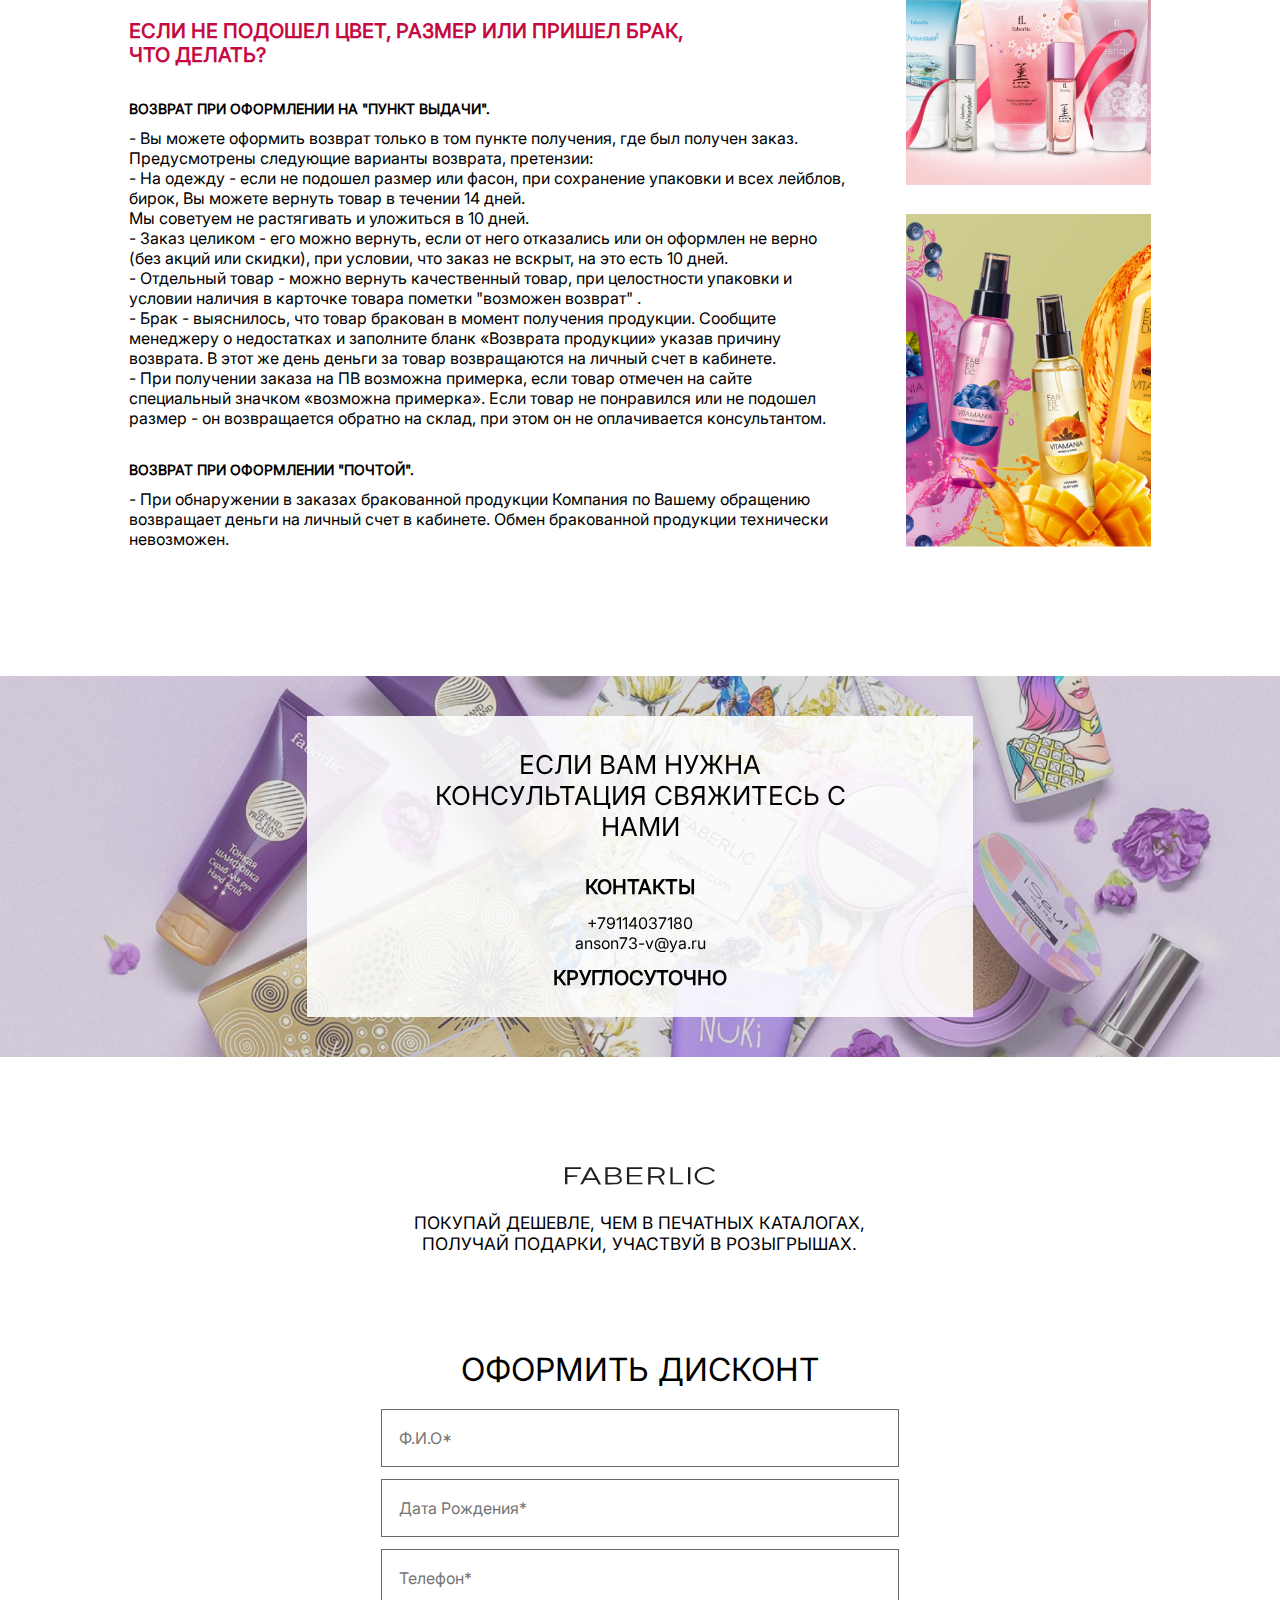
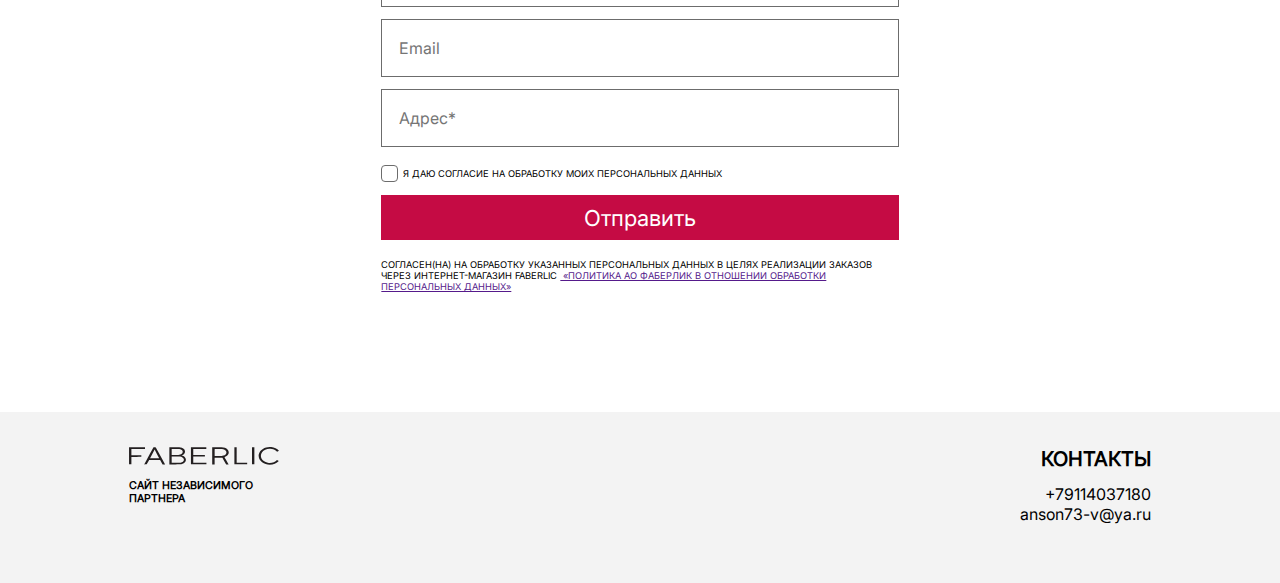
==== commit f554f1c3: "all main page" ====
--- a/index.html
+++ b/index.html
@@ -210,6 +210,126 @@
                 </div>
             </div>
         </section>
+        <section class="registration">
+            <div class="section-heading">
+                <h2 class="section-heading-text">ВСЕ О регистрации в faberlic</h2>
+            </div>
+            <div class="container">
+                <div class="reg-l">
+                    <p class="reg-heading">Сколько времени действует каталог? Сколько длится расчетный период (кампания)
+                        в Фаберлик?</p>
+                    <p class="reg-text mt-16">Каталог (кампания, период) действует 2 - 3 недели.
+                        В среднем каждый год 18 - 19 каталогов.</p>
+                    <p class="reg-heading mt-100">Как получить каталог?</p>
+                    <p class="reg-text mt-16">
+                        1 вариант: получить бумажный каталог вместе с вашим заказом . 2 вариант:
+                        полистать электронный каталог в вашем личном кабинете после регистрации.
+                        Ознакомиться со всеми ассортиментом можно в личном кабинете на сайте Компании.
+                    </p>
+                    <p class="reg-heading mt-100">Есть ли минимальный заказ? Есть ли минимальная <br> сумма заказа?</p>
+                    <p class="reg-text mt-16">
+                        При покупке по каталогу на сумму от 1000 руб. сработает ваша скидка в 20-26%.
+                        Вы можете делать заказы на любые суммы и с любой периодичностью (но не реже 1 раза
+                        в год). Однако, при заказе на сумму менее 999 рублей (в ценах каталога), скидка
+                        по дисконтной карте не сработает.
+                    </p>
+                    <p class="reg-heading mt-100">
+                        Если не подошел цвет, размер или пришел брак, <br>
+                        что делать?
+                    </p>
+                    <p class="reg-sub-heading  mt-50">
+                        Возврат при оформлении на "Пункт выдачи".
+                    </p>
+                    <p class="reg-text mt-16">
+                        - Вы можете оформить возврат только в том пункте получения, где был получен заказ. Предусмотрены
+                        следующие варианты возврата, претензии: <br>
+                        - На одежду - если не подошел размер или фасон, при сохранение упаковки и всех лейблов, бирок,
+                        Вы можете вернуть товар в течении 14 дней.<br>
+                        Мы советуем не растягивать и уложиться в 10 дней.<br>
+                        - Заказ целиком - его можно вернуть, если от него отказались или он оформлен не верно (без акций
+                        или скидки), при условии, что заказ не вскрыт, на это есть 10 дней.<br>
+                        - Отдельный товар - можно вернуть качественный товар, при целостности упаковки
+                        и условии наличия в карточке товара пометки "возможен возврат" .<br>
+                        - Брак - выяснилось, что товар бракован в момент получения продукции. Сообщите менеджеру о
+                        недостатках и заполните бланк «Возврата продукции» указав причину возврата. В этот же день
+                        деньги за товар возвращаются на личный счет в кабинете. <br>
+                        - При получении заказа на ПВ возможна примерка, если товар отмечен на сайте специальный значком
+                        «возможна примерка». Если товар не понравился или не подошел размер - он возвращается обратно на
+                        склад, при этом он не оплачивается консультантом.<br>
+                    </p>
+                    <p class="reg-sub-heading mt-50">
+                        Возврат при оформлении "Почтой".
+                    </p>
+                    <p class="reg-text  mt-16">
+                        - При обнаружении в заказах бракованной продукции Компания по Вашему обращению возвращает деньги
+                        на личный счет в кабинете. Обмен бракованной продукции технически невозможен.
+                    </p>
+                </div>
+                <div class="reg-r">
+                    <img src="./media/img/06reg/1.png" alt="" class="reg-r-img">
+                    <img src="./media/img/06reg/2.png" alt="" class="reg-r-img">
+                    <img src="./media/img/06reg/3.png" alt="" class="reg-r-img">
+                </div>
+            </div>
+        </section>
+        <section class="contacts">
+            <div class="container">
+                <h2 class="contact-heading">
+                    Если вам нужна консультация
+                    Свяжитесь с нами
+                </h2>
+                <div class="contact-info">
+                    <p class="contact-sub-heading">КОНТАКТЫ</p>
+                    <div class="contacts-links">
+                        <a href="" class="contact-item">
+                            +79114037180
+                        </a>
+                        <a href="" class="contact-item">
+                            anson73-v@ya.ru
+                        </a>
+                    </div>
+                    <p class="contact-sub-heading">КРУГЛОСУТОЧНО</p>
+                </div>
+            </div>
+            <img src="./media/img/07contacts/bg.png" alt="" class="contacts-bg">
+        </section>
+        <section class="logo-form">
+            <div class="container">
+                <img src="./media/icons/logo.svg" alt="" class="logo-form-img">
+                <p class="logo-form-text">
+                    Покупай дешевле, чем в печатных каталогах, получай подарки, участвуй в розыгрышах.
+                </p>
+                <div class="form-block-l">
+                    <h3 class="form-heaidng">ОФОРМИТЬ ДИСКОНТ</h3>
+                    <div class="form-block-form">
+                        <div class="form-inputs">
+                            <input type="text" class="form-input" placeholder="Ф.И.О*">
+                            <input type="text" class="form-input" placeholder="Дата рождения*">
+                            <input type="text" class="form-input" placeholder="Телефон*">
+                            <input type="text" class="form-input" placeholder="Email">
+                            <input type="text" class="form-input" placeholder="Адрес*">
+                        </div>
+                        <label class="form-policy">
+                            <input type="checkbox" class="form-policy-checkbox">
+                            <div class="form-policy-visual">
+                                <svg class="form-checkbox-svg" viewBox="0 0 25 25" fill="none" xmlns="http://www.w3.org/2000/svg">
+                                    <rect x="0.25" y="0.25" width="24.5" height="24.5" rx="5.75" fill="#474747" stroke="#6C6C6C" stroke-width="0.5" />
+                                    <path d="M19.5 7L11 17L6 12" stroke="white" stroke-width="3" />
+                                  </svg>
+                            </div>
+                            <p class="form-checkbox-text">
+                                я даю согласие на обработку моих персональных данных
+
+                            </p>
+                        </label>
+                        <button class="form-send">Отправить</button>
+                        <p class="form-sub-test">Согласен(на) на обработку указанных персональных данных в целях
+                            реализации заказов через Интернет-магазин FABERLIC <a class="form-polityc-link"
+                                href=""> «Политика АО Фаберлик в отношении обработки персональных данных»</a></p>
+                    </div>
+                </div>
+            </div>
+        </section>
     </main>
     
     <footer class="footer">
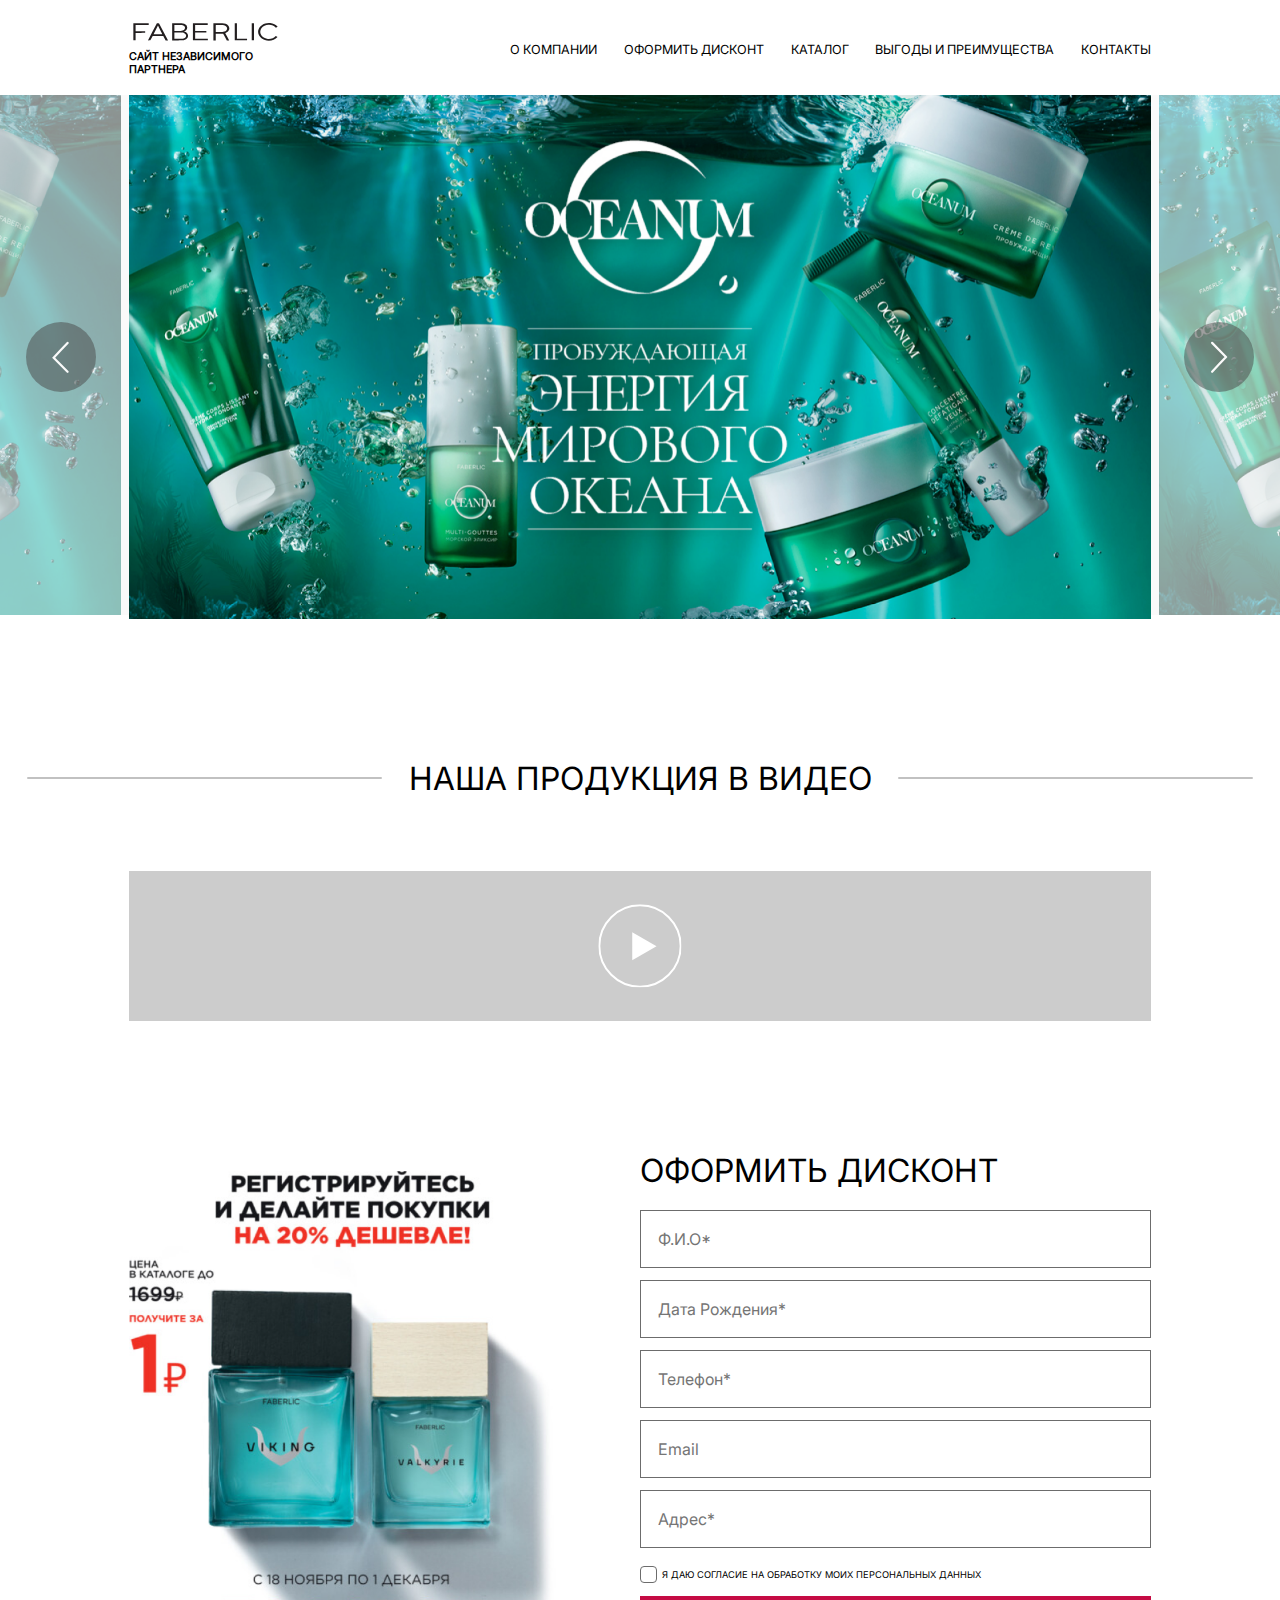
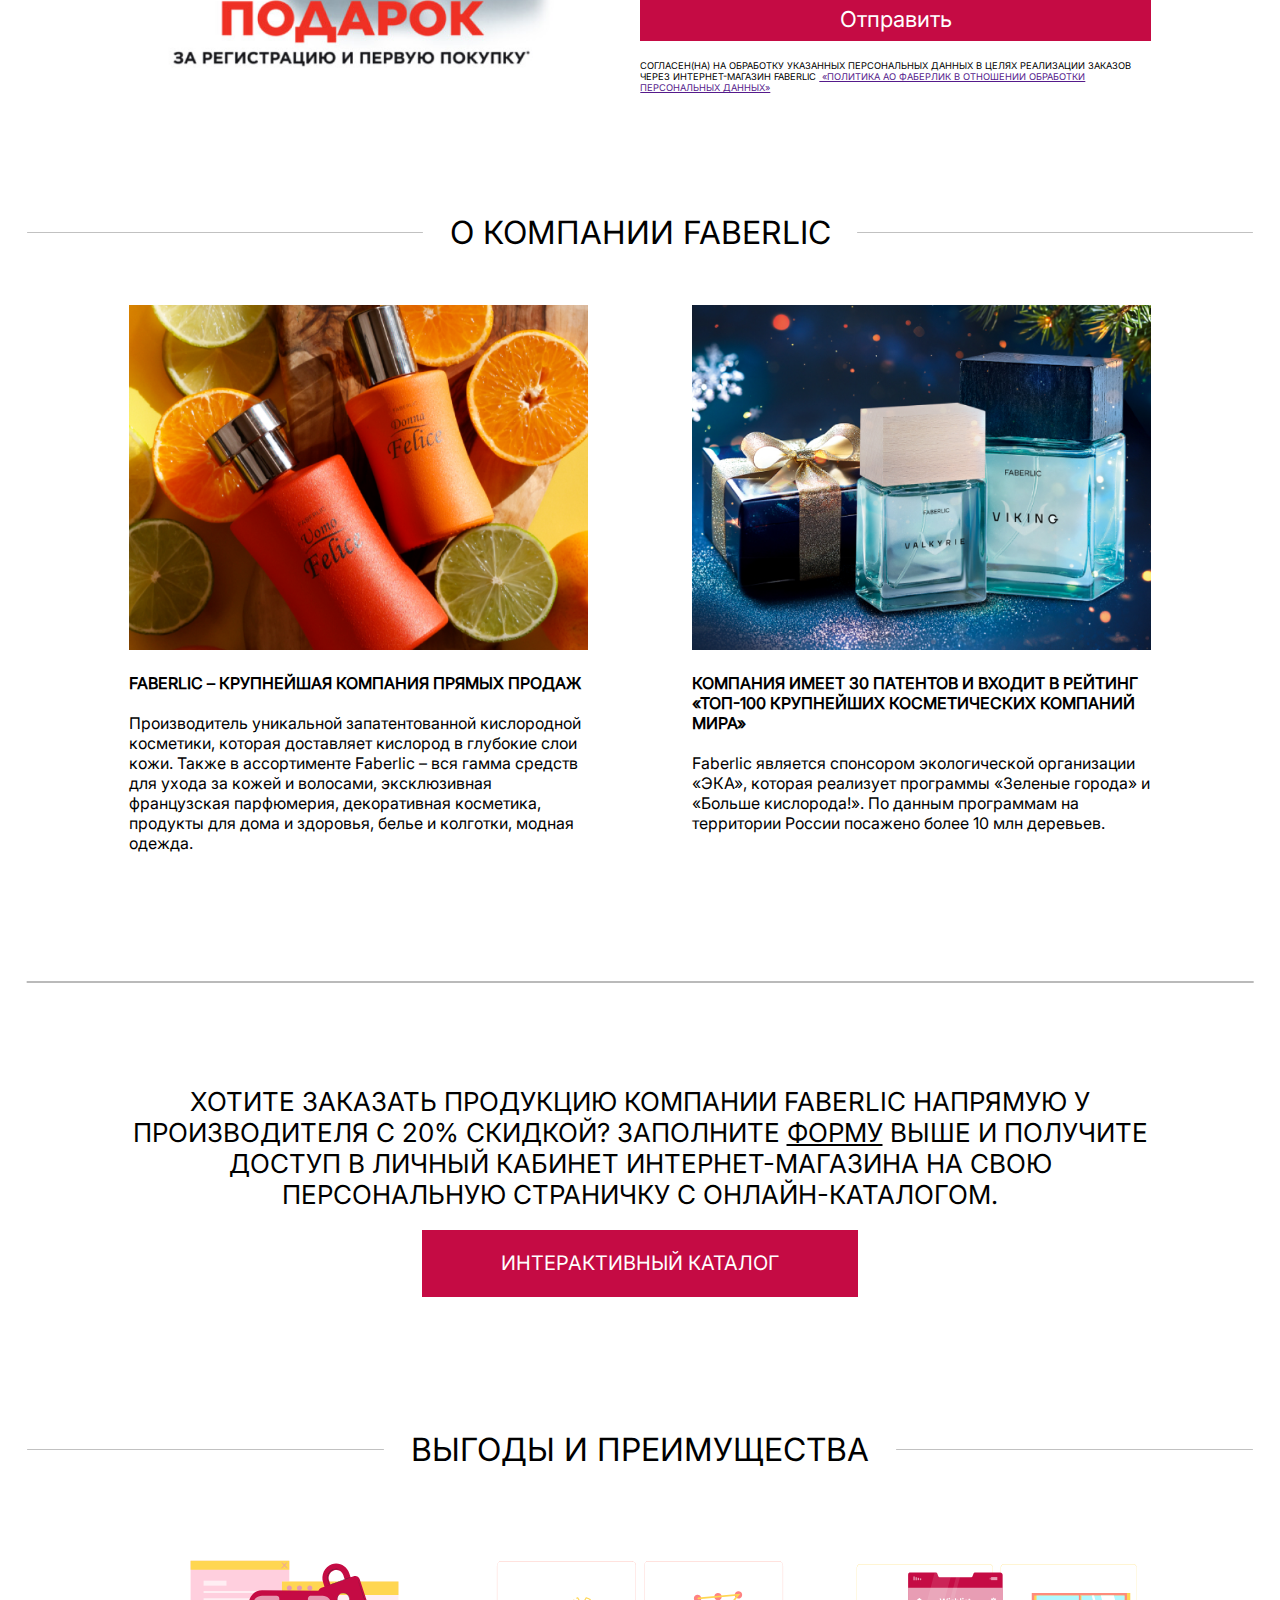
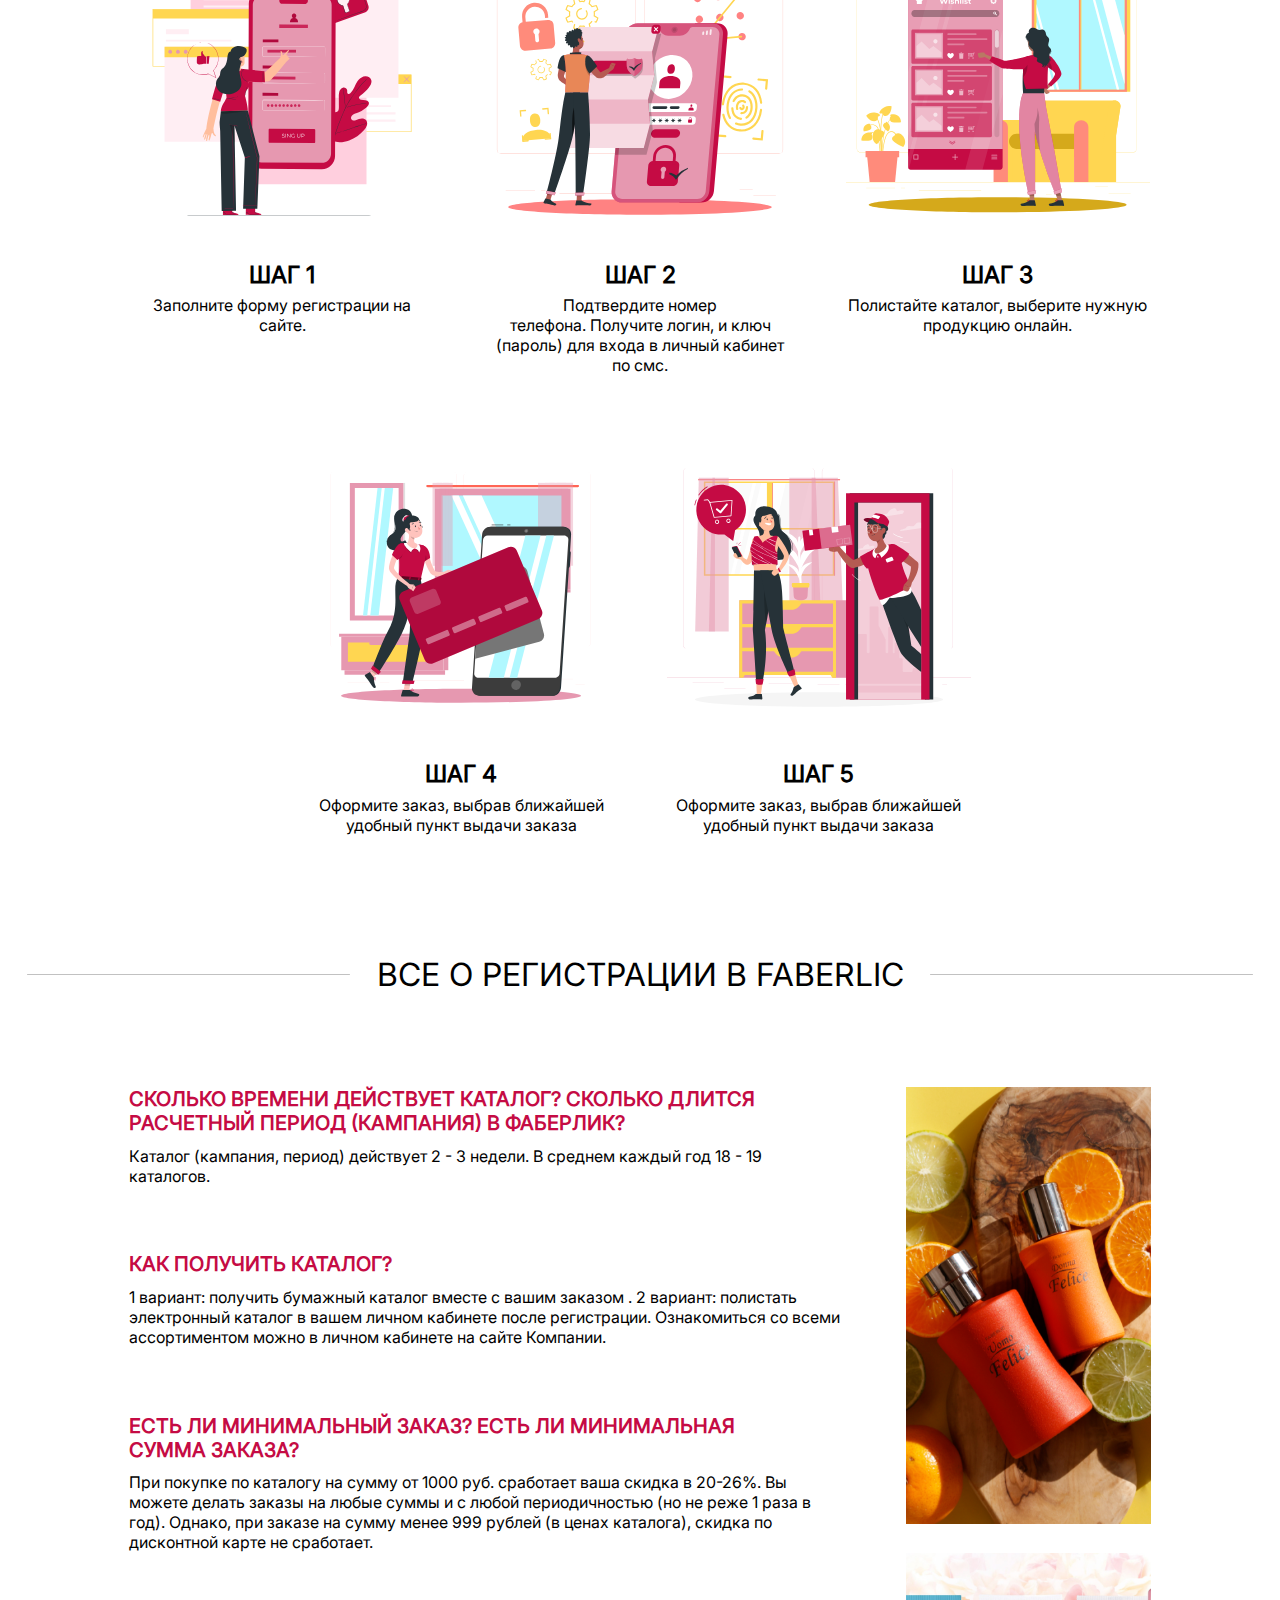
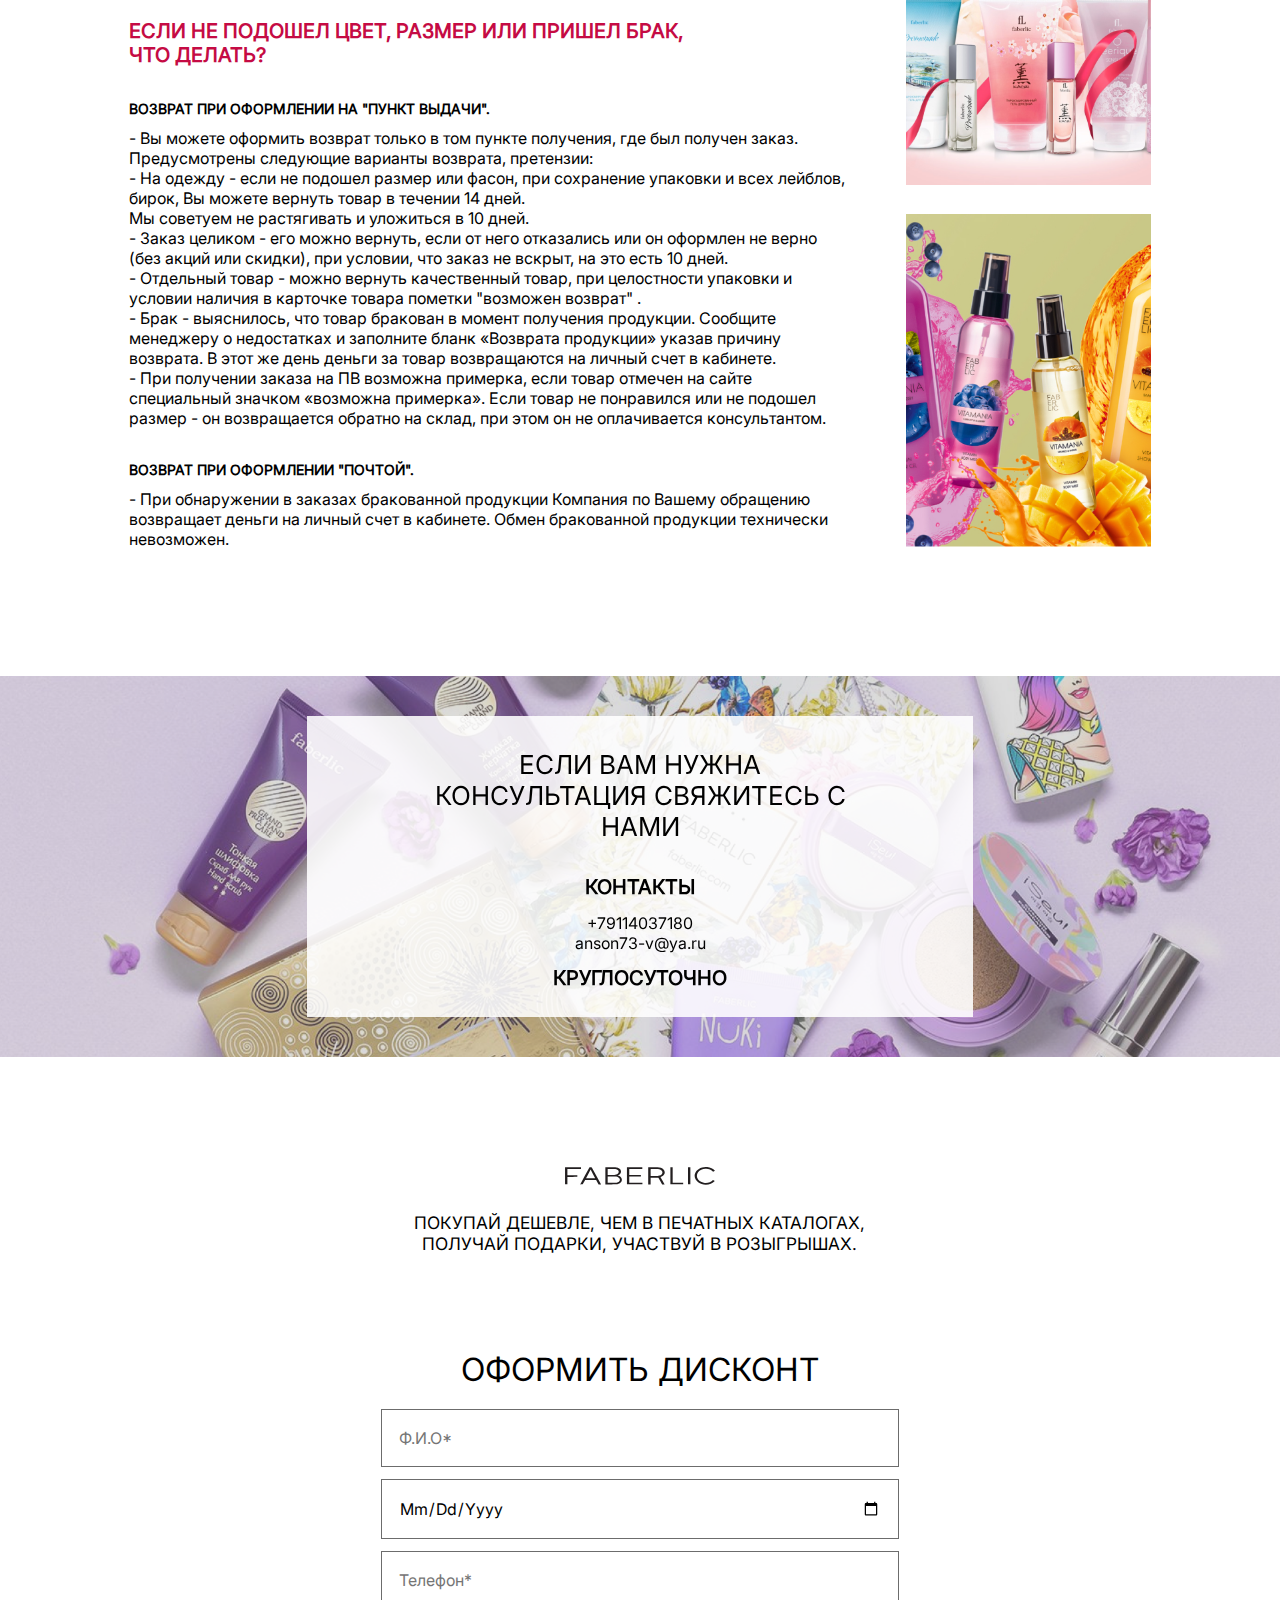
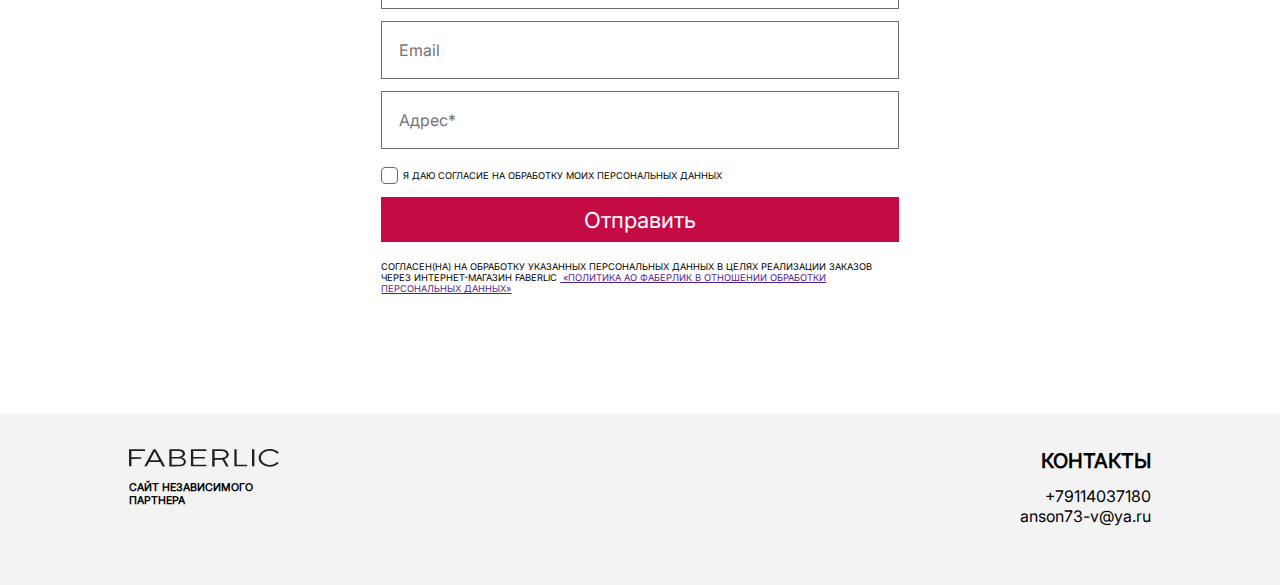
==== commit ffb572f5: "2 new pages" ====
--- a/index.html
+++ b/index.html
@@ -15,32 +15,32 @@
     <header class="header">
         <div class="container">
             <div class="mob header-zag"></div>
-            <div class="header-r">
+            <a class="header-r" href="./index.html">
                 <img src="./media/icons/logo.svg" alt="syte logo" class="header-logo">
                 <p class="header-r-text"> Сайт независимого партнера</p>
-            </div>
+            </a>
             <svg class="header-burger table mob"  viewBox="0 0 33 26" fill="none" xmlns="http://www.w3.org/2000/svg">
                 <rect width="32.6" height="5.2" fill="#263238" />
                 <rect y="10.4" width="32.6" height="5.2" fill="#263238" />
                 <rect y="20.8" width="32.6" height="5.2" fill="#263238" />
             </svg>
             <nav class="header-l desk">
-                <a href="" class="header-nav-item">о компании</a>
-                <a href="" class="header-nav-item">оформить дисконт</a>
-                <a href="" class="header-nav-item">каталог</a>
-                <a href="" class="header-nav-item">выгоды и преимущества</a>
-                <a href="" class="header-nav-item">контакты</a>
+                <a href="./index.html#about" class="header-nav-item">о компании</a>
+                <a href="./formPage.html" class="header-nav-item">оформить дисконт</a>
+                <a href="./index.html#catalog" class="header-nav-item">каталог</a>
+                <a href="./index.html#adventage" class="header-nav-item">выгоды и преимущества</a>
+                <a href="./index.html#contacts" class="header-nav-item">контакты</a>
             </nav>
         </div>
     </header>
 
     <div class="burger-menu table mob">
         <nav class="burger-menu-list">
-            <a href="" class="burger-menu-item">о компании</a>
-            <a href="" class="burger-menu-item">оформить дисконт</a>
-            <a href="" class="burger-menu-item">каталог</a>
-            <a href="" class="burger-menu-item">выгоды и преимущества</a>
-            <a href="" class="burger-menu-item">контакты</a>
+            <a href="./index.html#about" class="burger-menu-item close-header-btn">о компании</a>
+            <a href="./formPage.html" class="burger-menu-item close-header-btn">оформить дисконт</a>
+            <a href="./index.html#catalog" class="burger-menu-item close-header-btn">каталог</a>
+            <a href="./index.html#adventage" class="burger-menu-item close-header-btn">выгоды и преимущества</a>
+            <a href="./index.html#contacts" class="burger-menu-item close-header-btn">контакты</a>
         </nav>
     </div>
 
@@ -82,7 +82,7 @@
             <div class="section-heading">
                 <h2 class="section-heading-text">НАША ПРОДУКЦИЯ В ВИДЕО</h2>
             </div>
-            <div class="container">
+            <div class="container video-container">
                 <video src="./media/video.mp4" class="video-block-video" muted>
                 </video>
                 <svg class="video-start" viewBox="0 0 126 126" fill="none" xmlns="http://www.w3.org/2000/svg">
@@ -96,16 +96,16 @@
                 <img src="./media/img/03form/bg.png" alt="" class="form-block-bg">
                 <div class="form-block-l">
                     <h3 class="form-heaidng">ОФОРМИТЬ ДИСКОНТ</h3>
-                    <div class="form-block-form">
+                    <form action="./thanks.html"  class="form-block-form">
                         <div class="form-inputs">
-                            <input type="text" class="form-input" placeholder="Ф.И.О*">
-                            <input type="text" class="form-input" placeholder="Дата рождения*">
-                            <input type="text" class="form-input" placeholder="Телефон*">
+                            <input type="text" class="form-input" placeholder="Ф.И.О*" required>
+                            <input type="text" class="form-input" placeholder="Дата рождения*" required>
+                            <input type="text" class="form-input" placeholder="Телефон*" required>
                             <input type="text" class="form-input" placeholder="Email">
-                            <input type="text" class="form-input" placeholder="Адрес*">
+                            <input type="text" class="form-input" placeholder="Адрес*" required>
                         </div>
                         <label class="form-policy">
-                            <input type="checkbox" class="form-policy-checkbox">
+                            <input type="checkbox" class="form-policy-checkbox" required>
                             <div class="form-policy-visual">
                                 <svg class="form-checkbox-svg" viewBox="0 0 25 25" fill="none" xmlns="http://www.w3.org/2000/svg">
                                     <rect x="0.25" y="0.25" width="24.5" height="24.5" rx="5.75" fill="#474747" stroke="#6C6C6C" stroke-width="0.5" />
@@ -117,15 +117,15 @@
 
                             </p>
                         </label>
-                        <button class="form-send">Отправить</button>
+                        <button type="submit" class="form-send">Отправить</button>
                         <p class="form-sub-test">Согласен(на) на обработку указанных персональных данных в целях
                             реализации заказов через Интернет-магазин FABERLIC <a class="form-polityc-link"
                                 href=""> «Политика АО Фаберлик в отношении обработки персональных данных»</a></p>
-                    </div>
-                </div>
-            </div>
-        </section>
-        <section class="about">
+                    </form>
+                </div>
+            </div>
+        </section>
+        <section class="about" id="about">
             <div class="section-heading">
                 <h2 class="section-heading-text">О КОМПАНИИ Faberlic</h2>
             </div>
@@ -155,17 +155,17 @@
                 </div>
             </div>
         </section>
-        <section class="text-block">
+        <section class="text-block" id="catalog">
             <div class="container">
                 <p class="text-block-heading">
                     Хотите заказать продукцию компании Faberlic напрямую
                     у производителя с 20% скидкой? Заполните <span>форму</span> выше и получите доступ в личный кабинет
                     интернет-магазина на свою персональную страничку с онлайн-каталогом.
                 </p>
-                <a class="text-block-button">интерактивный каталог</a>
-            </div>
-        </section>
-        <section class="advantage">
+                <a href="https://faberlic.com/index.php?option=com_flippingbook&view=catalog&Itemid=2071&lang=ru&sponsornumber=755612" class="text-block-button">интерактивный каталог</a>
+            </div>
+        </section>
+        <section class="advantage" id="adventage">
             <div class="section-heading">
                 <h2 class="section-heading-text">ВЫГОДЫ И ПРЕИМУЩЕСТВА</h2>
             </div>
@@ -293,7 +293,7 @@
             </div>
             <img src="./media/img/07contacts/bg.png" alt="" class="contacts-bg">
         </section>
-        <section class="logo-form">
+        <section class="logo-form" id="contacts">
             <div class="container">
                 <img src="./media/icons/logo.svg" alt="" class="logo-form-img">
                 <p class="logo-form-text">
@@ -301,13 +301,13 @@
                 </p>
                 <div class="form-block-l">
                     <h3 class="form-heaidng">ОФОРМИТЬ ДИСКОНТ</h3>
-                    <div class="form-block-form">
+                    <form action="./thanks.html" class="form-block-form">
                         <div class="form-inputs">
-                            <input type="text" class="form-input" placeholder="Ф.И.О*">
-                            <input type="text" class="form-input" placeholder="Дата рождения*">
-                            <input type="text" class="form-input" placeholder="Телефон*">
+                            <input type="text" class="form-input" placeholder="Ф.И.О*" required>
+                            <input type="date" class="form-input" placeholder="Дата рождения*" required>
+                            <input type="text" class="form-input" placeholder="Телефон*" required>
                             <input type="text" class="form-input" placeholder="Email">
-                            <input type="text" class="form-input" placeholder="Адрес*">
+                            <input type="text" class="form-input" placeholder="Адрес*" required>
                         </div>
                         <label class="form-policy">
                             <input type="checkbox" class="form-policy-checkbox">
@@ -322,11 +322,11 @@
 
                             </p>
                         </label>
-                        <button class="form-send">Отправить</button>
+                        <button class="form-send" type="submit">Отправить</button>
                         <p class="form-sub-test">Согласен(на) на обработку указанных персональных данных в целях
                             реализации заказов через Интернет-магазин FABERLIC <a class="form-polityc-link"
                                 href=""> «Политика АО Фаберлик в отношении обработки персональных данных»</a></p>
-                    </div>
+                    </form>
                 </div>
             </div>
         </section>
--- a/style/style.css
+++ b/style/style.css
@@ -54,6 +54,8 @@
   max-width: 100vw;
   overflow-x: hidden;
   font-size: 0.0520833333vw;
+  scroll-behavior: smooth;
+  scroll-padding-top: 160rem;
 }
 
 .container {
@@ -223,11 +225,11 @@
 .video-blcok {
   margin-top: 210rem;
 }
-.video-blcok .container {
+.video-blcok .video-container {
   position: relative;
   margin-top: 110rem;
 }
-.video-blcok .container::after {
+.video-blcok .video-container::after {
   display: block;
   content: "";
   position: absolute;
@@ -238,7 +240,7 @@
   width: 100%;
   height: 100%;
   z-index: 1;
-  opacity: 1;
+  opacity: 0.2;
   visibility: visible;
   transition: all 0.4s ease;
 }
@@ -308,6 +310,9 @@
   color: #000;
   padding: 27rem 25rem;
 }
+.form-input:user-invalid {
+  border: 1rem solid #d47474;
+}
 
 .form-policy {
   margin-top: 27rem;
@@ -321,6 +326,9 @@
   opacity: 0;
   visibility: hidden;
   left: -200000rem;
+}
+.form-policy-checkbox:user-invalid + .form-policy-visual {
+  border: solid 1rem #d47474;
 }
 .form-policy-checkbox:checked + .form-policy-visual .form-checkbox-svg {
   opacity: 1;
@@ -697,6 +705,62 @@
   font-size: 24rem;
 }
 
+.form-start-section .container {
+  position: relative;
+  display: flex;
+  align-items: center;
+  flex-direction: column;
+}
+.form-start-section .form-s-r {
+  flex-shrink: 0;
+  flex: 1;
+}
+.form-start-section .video-blcok {
+  width: 100%;
+  margin-top: 0;
+  position: relative;
+}
+.form-start-section .video-start {
+  width: 90rem;
+  height: 90rem;
+}
+.form-start-section .video-container {
+  margin-top: 0;
+}
+
+.form-s-heading {
+  font-weight: 500;
+  font-size: 48rem;
+  text-transform: uppercase;
+  text-align: center;
+  color: #000;
+  margin-bottom: 140rem;
+  max-width: 935rem;
+  margin-top: 90rem;
+}
+
+.ty-heading {
+  margin-top: 90rem;
+}
+
+.form-l-wrapper {
+  display: flex;
+  gap: 128rem;
+  align-items: center;
+}
+
+.form-s-l {
+  width: 640rem;
+}
+
+.form-l-text {
+  width: 100%;
+  font-weight: 400;
+  font-size: 30rem;
+  text-transform: uppercase;
+  color: #000;
+}
+
 @media (max-width: 1200px) {
   main {
     margin-top: 132rem;
@@ -713,6 +777,7 @@
   body,
   html {
     font-size: 0.0837520938vw;
+    scroll-padding-top: 160rem;
   }
   .container {
     width: 1145rem;
@@ -939,6 +1004,20 @@
   .footer {
     margin-top: 125rem;
   }
+  .form-s-heading {
+    font-size: 32rem;
+    max-width: 675rem;
+    margin-top: 20rem;
+  }
+  .form-l-wrapper {
+    gap: 165rem;
+  }
+  .form-s-l {
+    width: 472rem;
+  }
+  .form-l-text {
+    font-size: 22rem;
+  }
 }
 @media (max-width: 742px) {
   .table {
@@ -952,6 +1031,7 @@
   }
   body, html {
     font-size: 0.2564102564vw;
+    scroll-padding-top: 80rem;
   }
   main {
     margin-top: 70rem;
@@ -1177,4 +1257,23 @@
     padding: 15rem 8rem;
     font-size: 13rem;
   }
+  .form-s-heading {
+    font-size: 18rem;
+    max-width: 100%;
+    margin-top: 10rem;
+    margin-bottom: 15rem;
+  }
+  .form-l-wrapper {
+    flex-direction: column;
+    flex-flow: column-reverse;
+    align-items: center;
+    gap: 10rem;
+  }
+  .form-s-l {
+    width: 100%;
+  }
+  .form-l-text {
+    font-size: 14rem;
+    text-align: center;
+  }
 }/*# sourceMappingURL=style.css.map */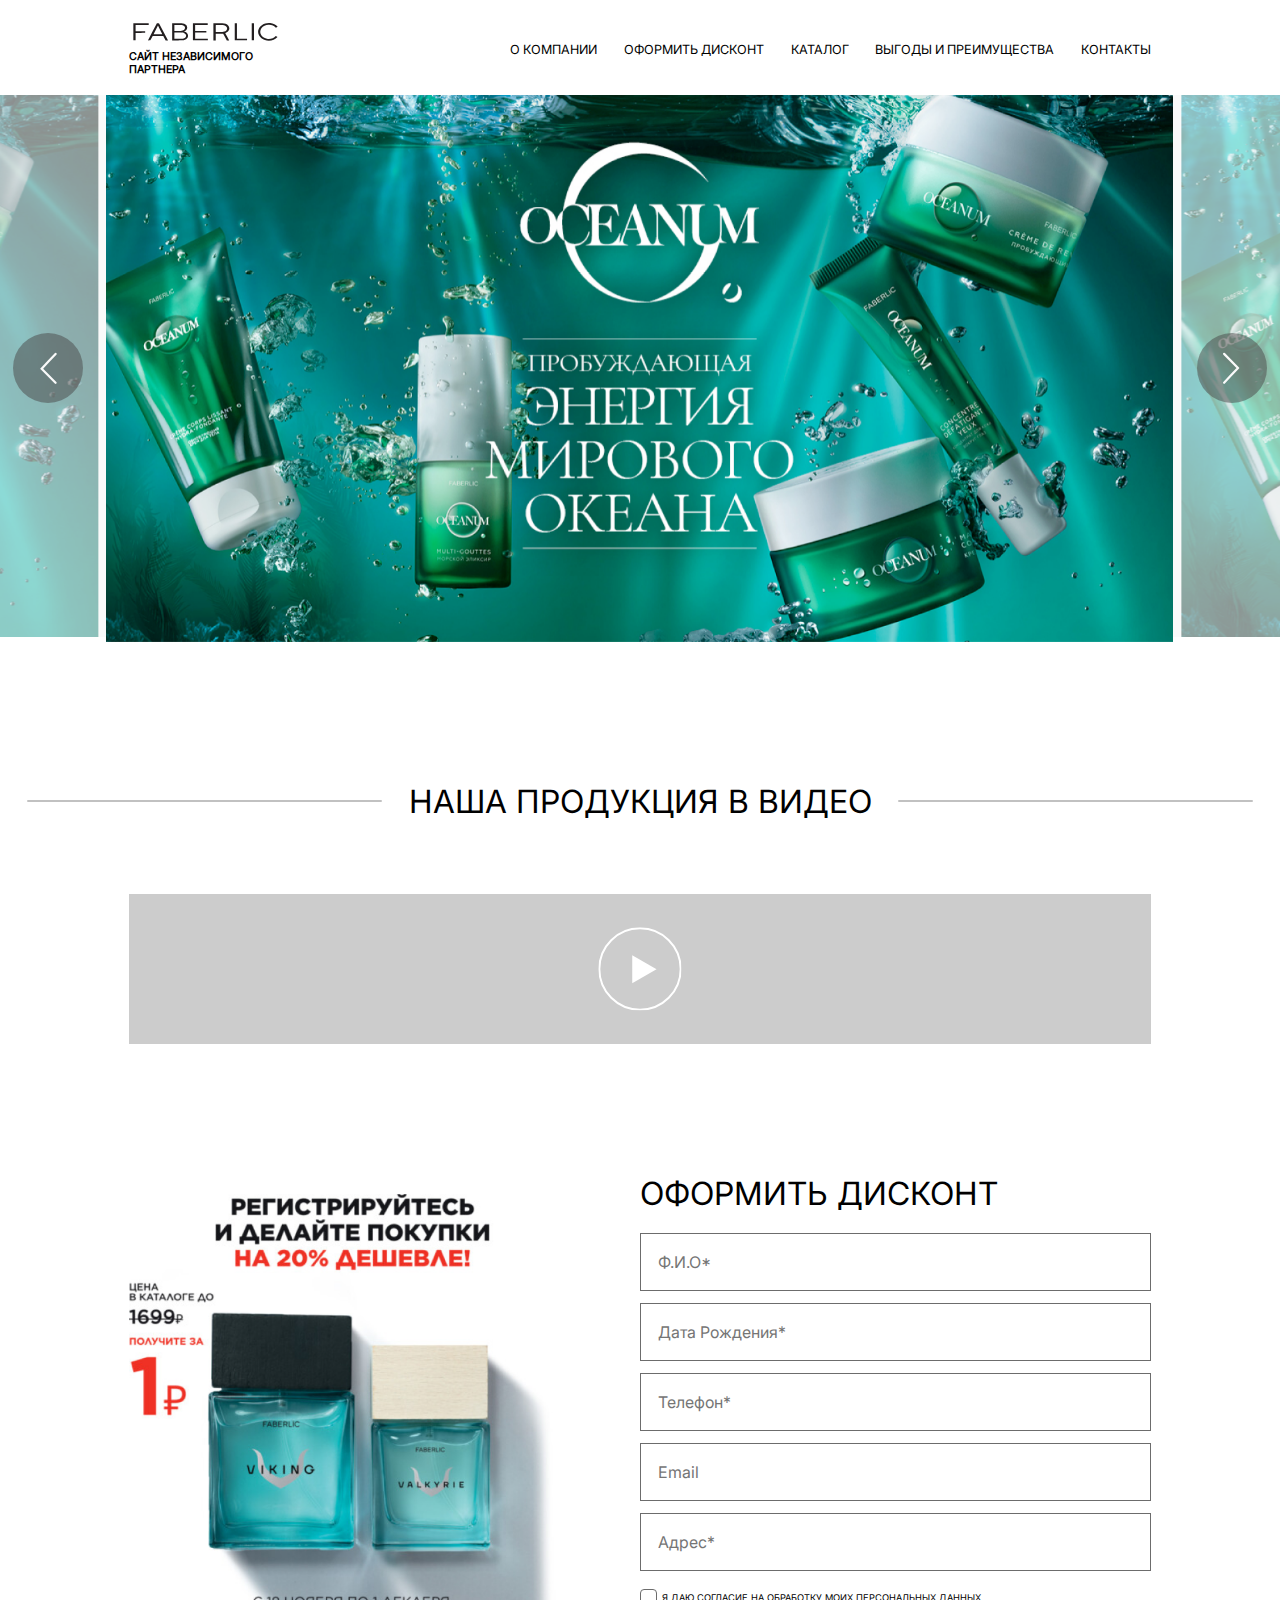
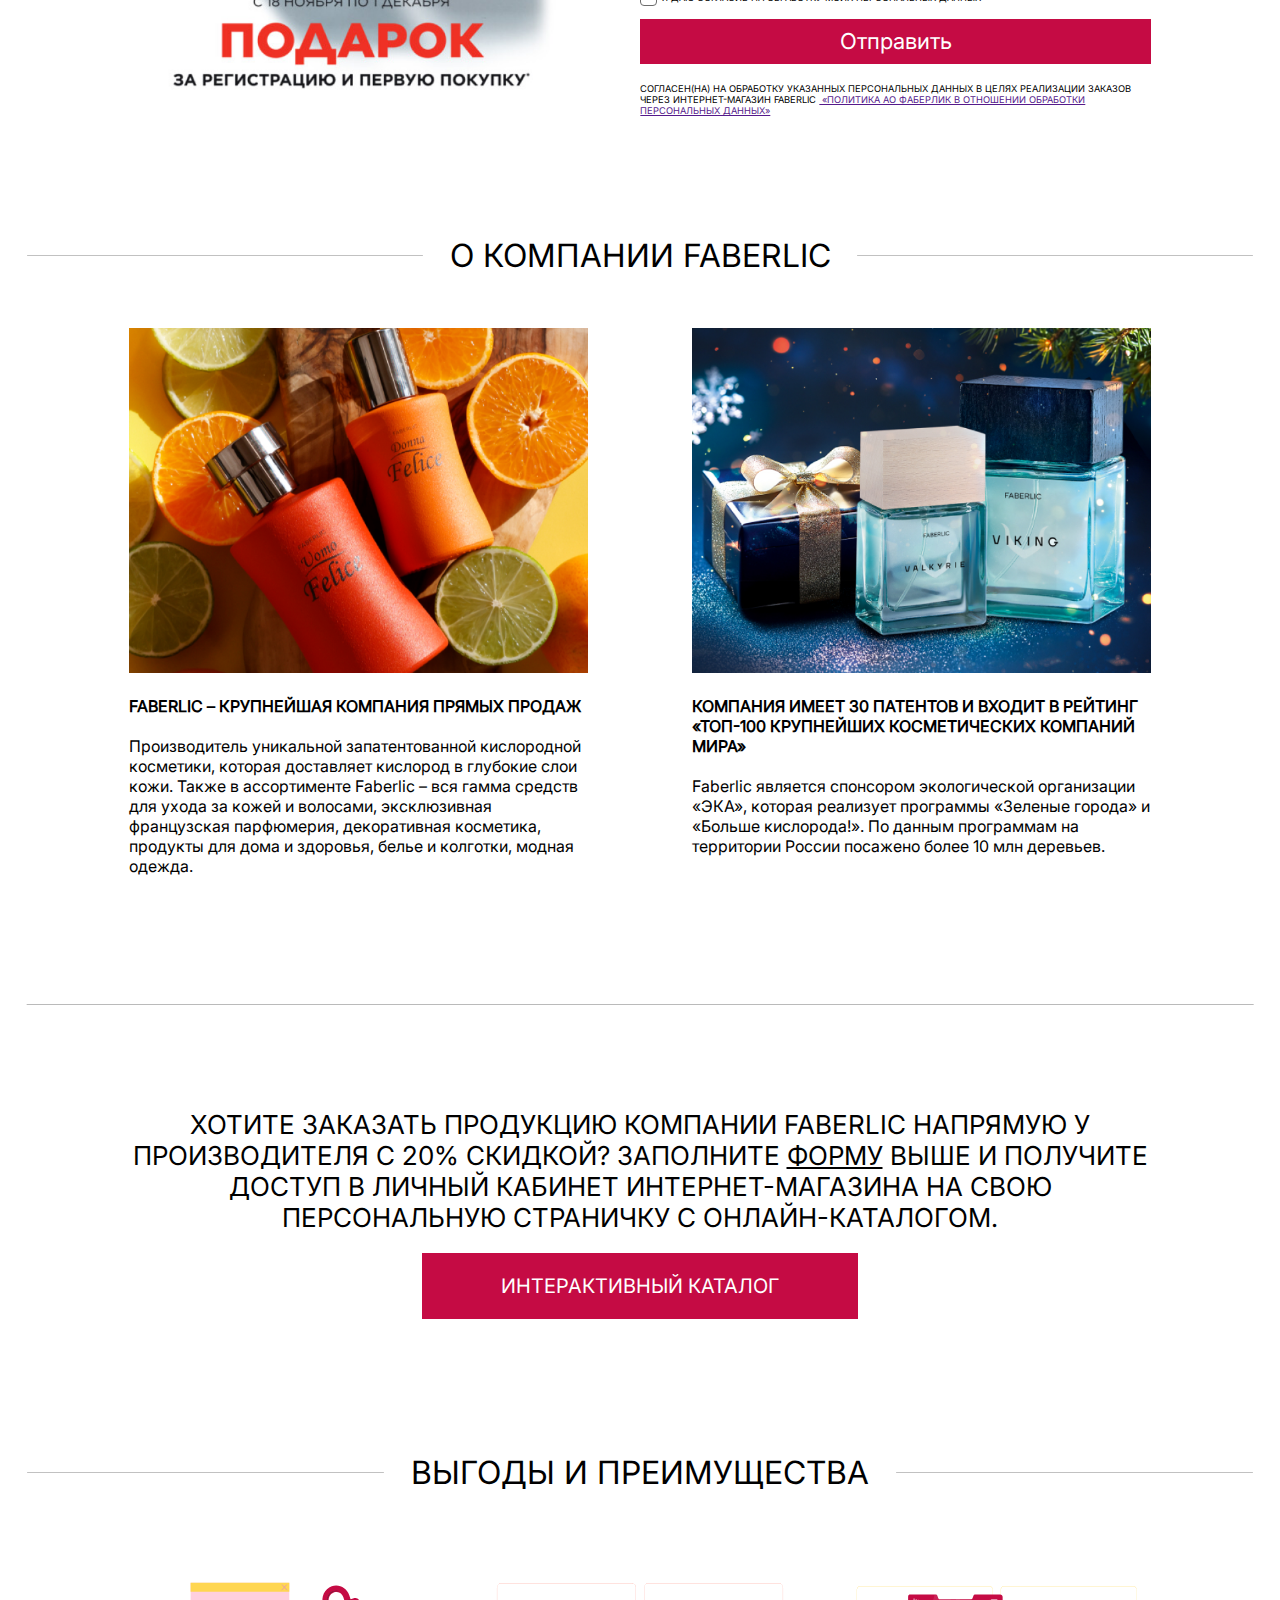
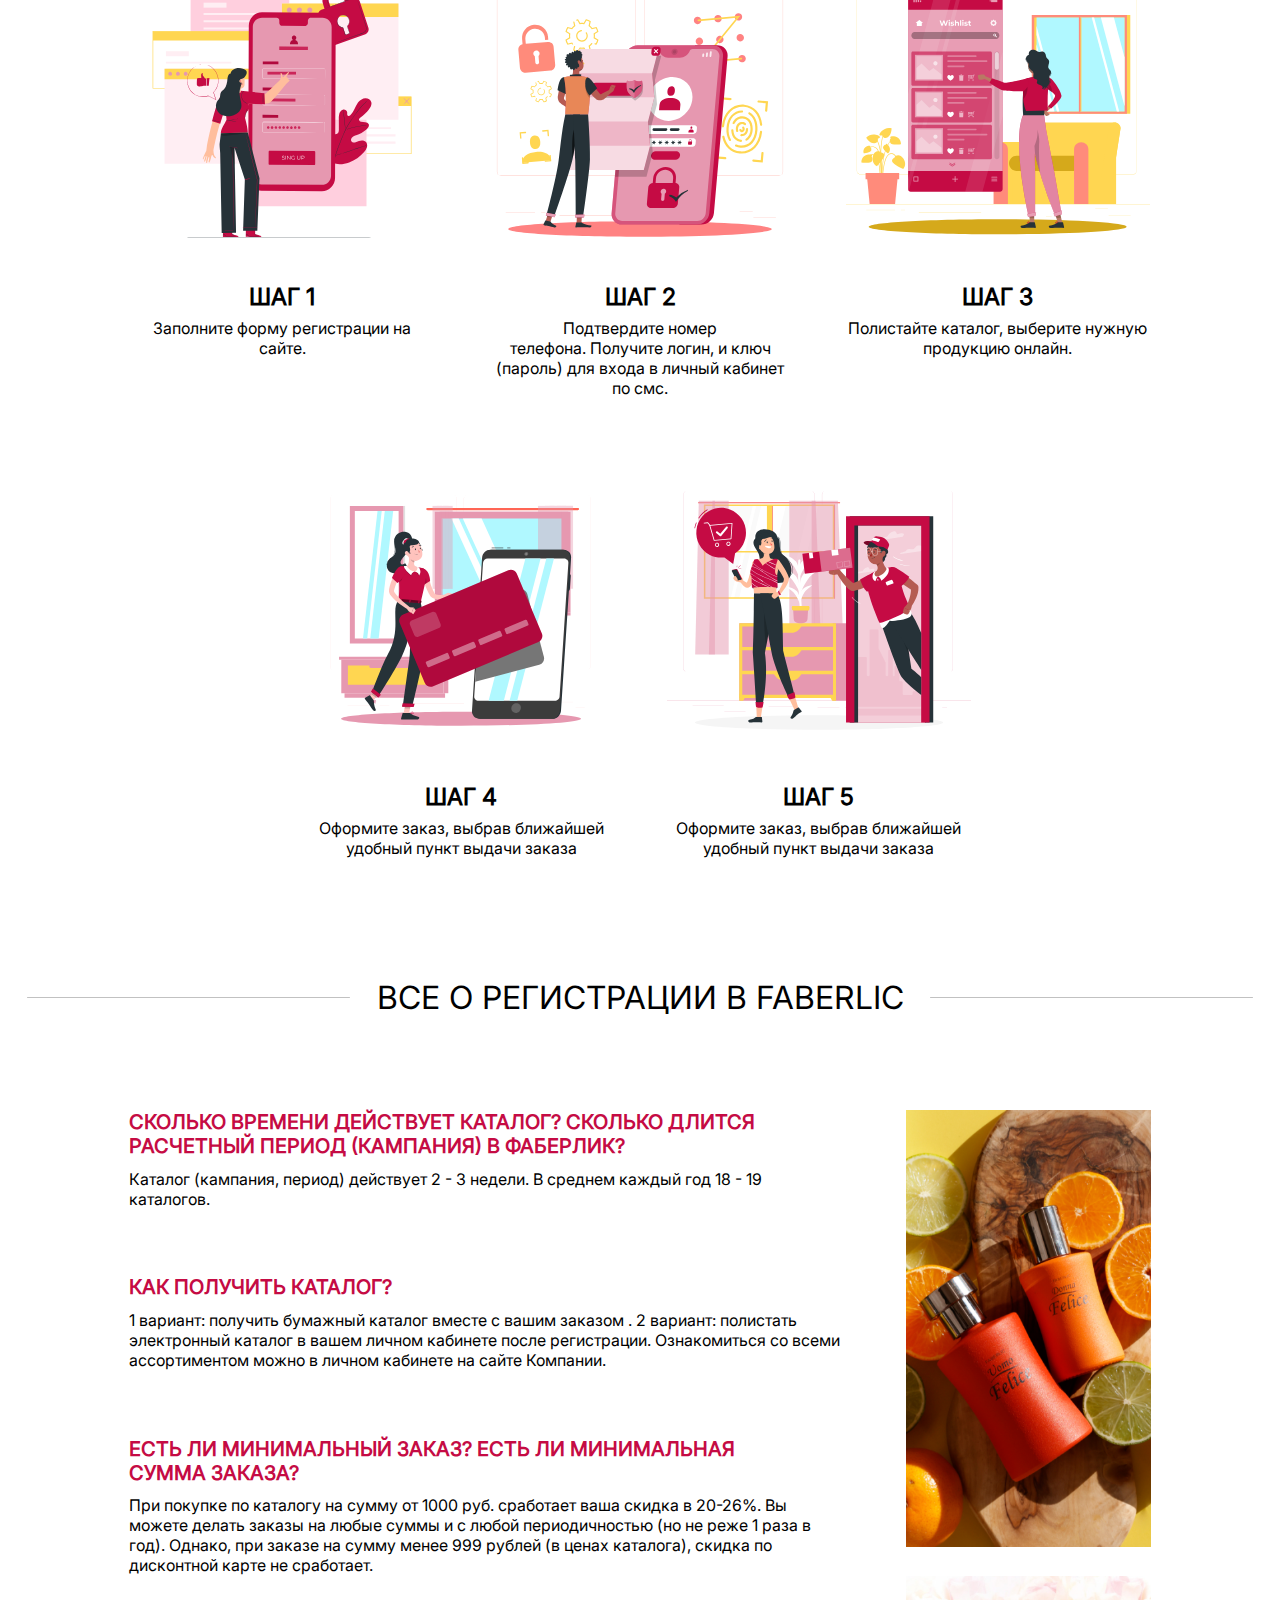
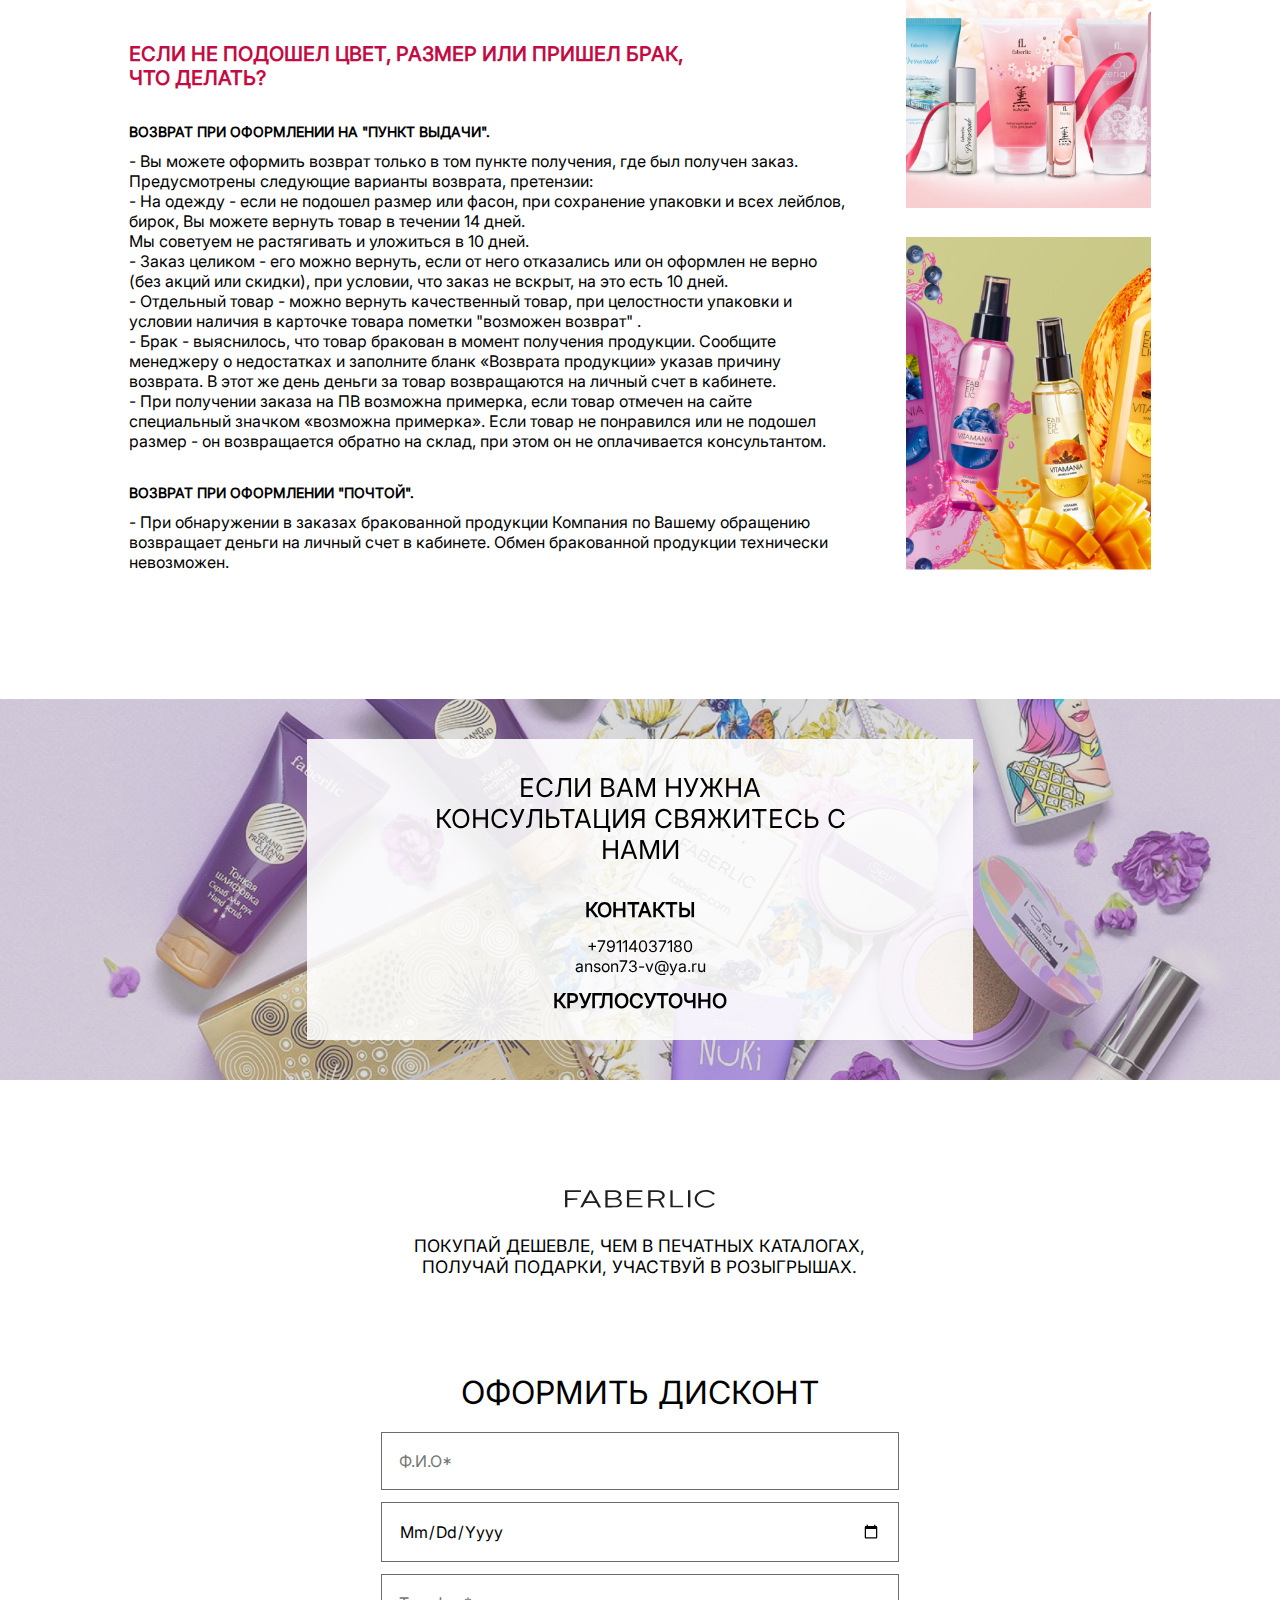
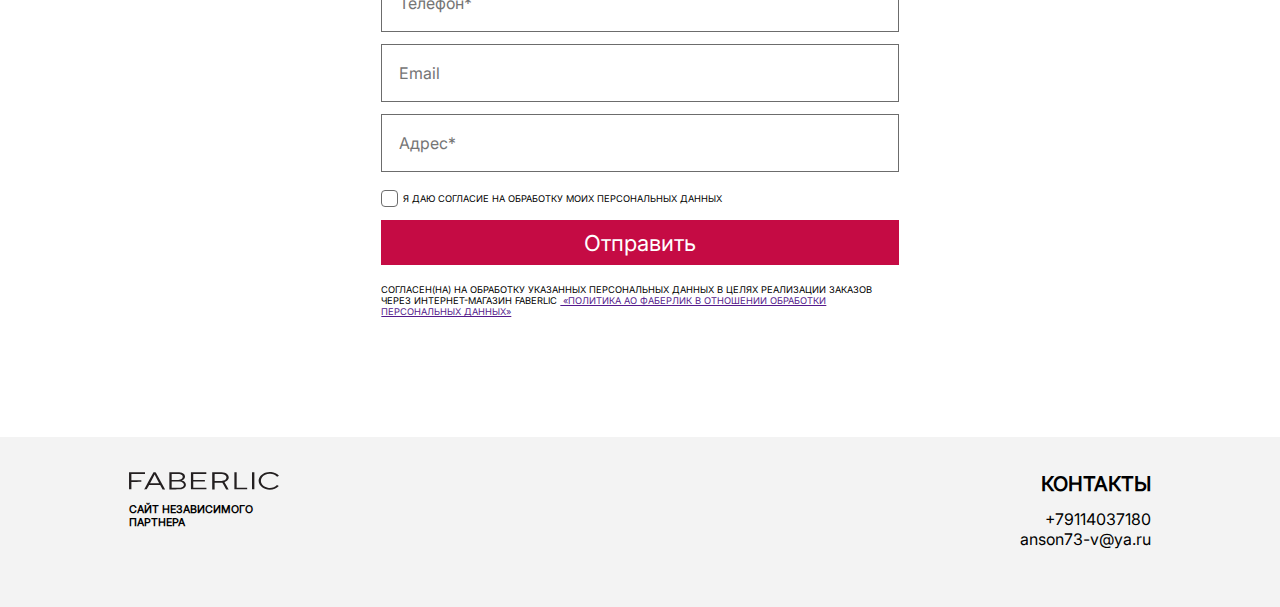
==== commit e468c242: "change slider" ====
--- a/index.html
+++ b/index.html
@@ -46,34 +46,35 @@
 
     <main>
         <section class="front-section">
-            <div class="container">
-                <div class="swiper front-slider">
-                    <div class="swiper-wrapper">
-                        <div class="swiper-slide">
-                            <img src="./media/img/01slider/1.png" alt="" class="front-slide-img">
-                        </div>
-                        <div class="swiper-slide">
-                            <img src="./media/img/01slider/1.png" alt="" class="front-slide-img">
-                        </div>
-                        <div class="swiper-slide">
-                            <img src="./media/img/01slider/1.png" alt="" class="front-slide-img">
-                        </div>
-                    </div>
-                    <div class="front-slider-buttons desk table">
-                        <div class="front-slider-button front-slider-prev">
-                            <svg class="front-slider-arr-svg" viewBox="0 0 30 56" fill="none"
-                                xmlns="http://www.w3.org/2000/svg">
-                                <path d="M28 54L3 28.6555L15.5 15.3277L28 2" stroke="#FAFAFA" stroke-width="4"
-                                    stroke-linecap="round" />
-                            </svg>
-                        </div>
-                        <div class="front-slider-button front-slider-next">
-                            <svg class="front-slider-arr-svg" viewBox="0 0 30 56" fill="none"
-                                xmlns="http://www.w3.org/2000/svg">
-                                <path d="M28 54L3 28.6555L15.5 15.3277L28 2" stroke="#FAFAFA" stroke-width="4"
-                                    stroke-linecap="round" />
-                            </svg>
-                        </div>
+            <div class="swiper front-slider">
+                <div class="swiper-wrapper">
+                    <div class="swiper-slide">
+                        <img src="./media/img/01slider/1.png" alt="" class="front-slide-img">
+                    </div>
+                    <div class="swiper-slide">
+                        <img src="./media/img/01slider/1.png" alt="" class="front-slide-img">
+                    </div>
+                    <div class="swiper-slide">
+                        <img src="./media/img/01slider/1.png" alt="" class="front-slide-img">
+                    </div>
+                    <div class="swiper-slide">
+                        <img src="./media/img/01slider/1.png" alt="" class="front-slide-img">
+                    </div>
+                </div>
+                <div class="front-slider-buttons desk table">
+                    <div class="front-slider-button front-slider-prev">
+                        <svg class="front-slider-arr-svg" viewBox="0 0 30 56" fill="none"
+                            xmlns="http://www.w3.org/2000/svg">
+                            <path d="M28 54L3 28.6555L15.5 15.3277L28 2" stroke="#FAFAFA" stroke-width="4"
+                                stroke-linecap="round" />
+                        </svg>
+                    </div>
+                    <div class="front-slider-button front-slider-next">
+                        <svg class="front-slider-arr-svg" viewBox="0 0 30 56" fill="none"
+                            xmlns="http://www.w3.org/2000/svg">
+                            <path d="M28 54L3 28.6555L15.5 15.3277L28 2" stroke="#FAFAFA" stroke-width="4"
+                                stroke-linecap="round" />
+                        </svg>
                     </div>
                 </div>
             </div>
--- a/style/style.css
+++ b/style/style.css
@@ -172,8 +172,7 @@
 }
 
 .front-slider-prev {
-  left: -50rem;
-  transform: translate(-100%, -50%);
+  left: 20rem;
 }
 
 .front-slider-arr-svg {
@@ -182,8 +181,7 @@
 }
 
 .front-slider-next {
-  right: -50rem;
-  transform: translate(100%, -50%);
+  right: 20rem;
 }
 .front-slider-next .front-slider-arr-svg {
   transform: rotate(180deg);
@@ -1018,6 +1016,10 @@
   .form-l-text {
     font-size: 22rem;
   }
+  .front-slider-button {
+    width: 70rem;
+    height: 70rem;
+  }
 }
 @media (max-width: 742px) {
   .table {
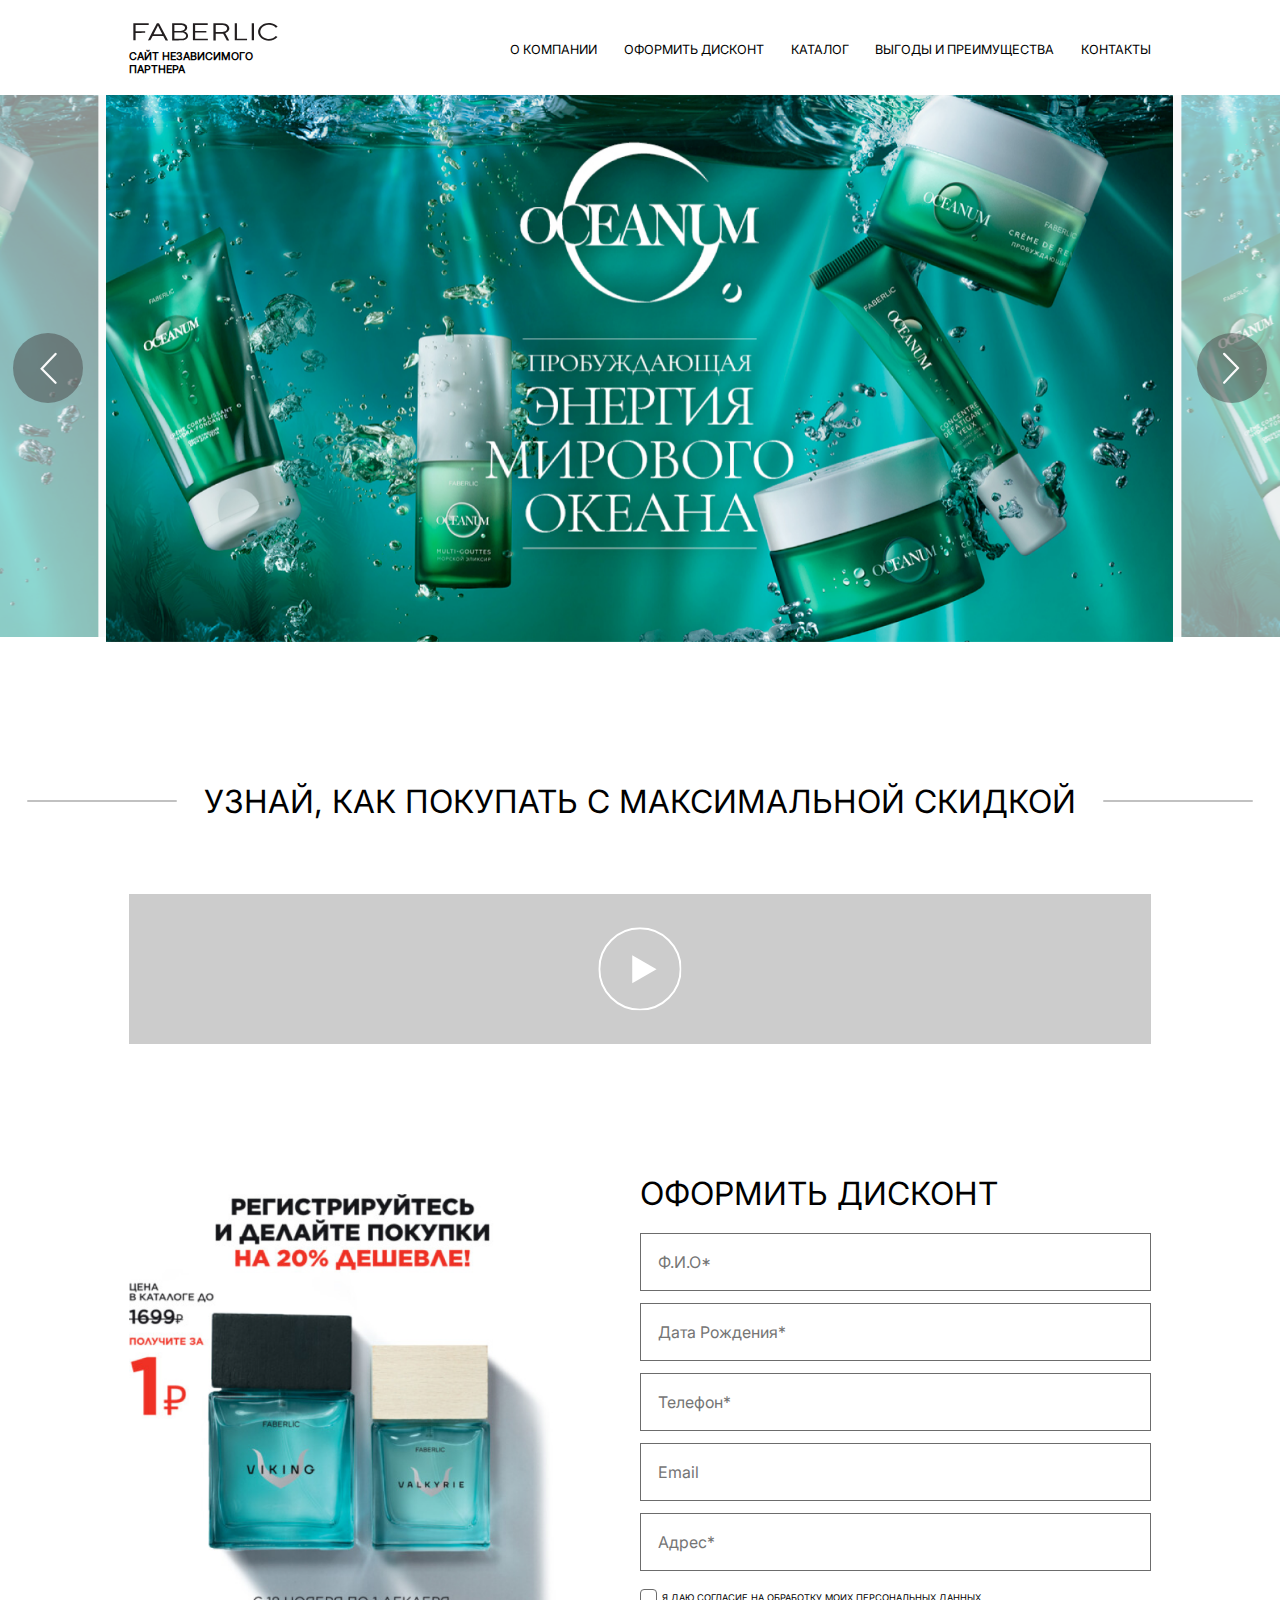
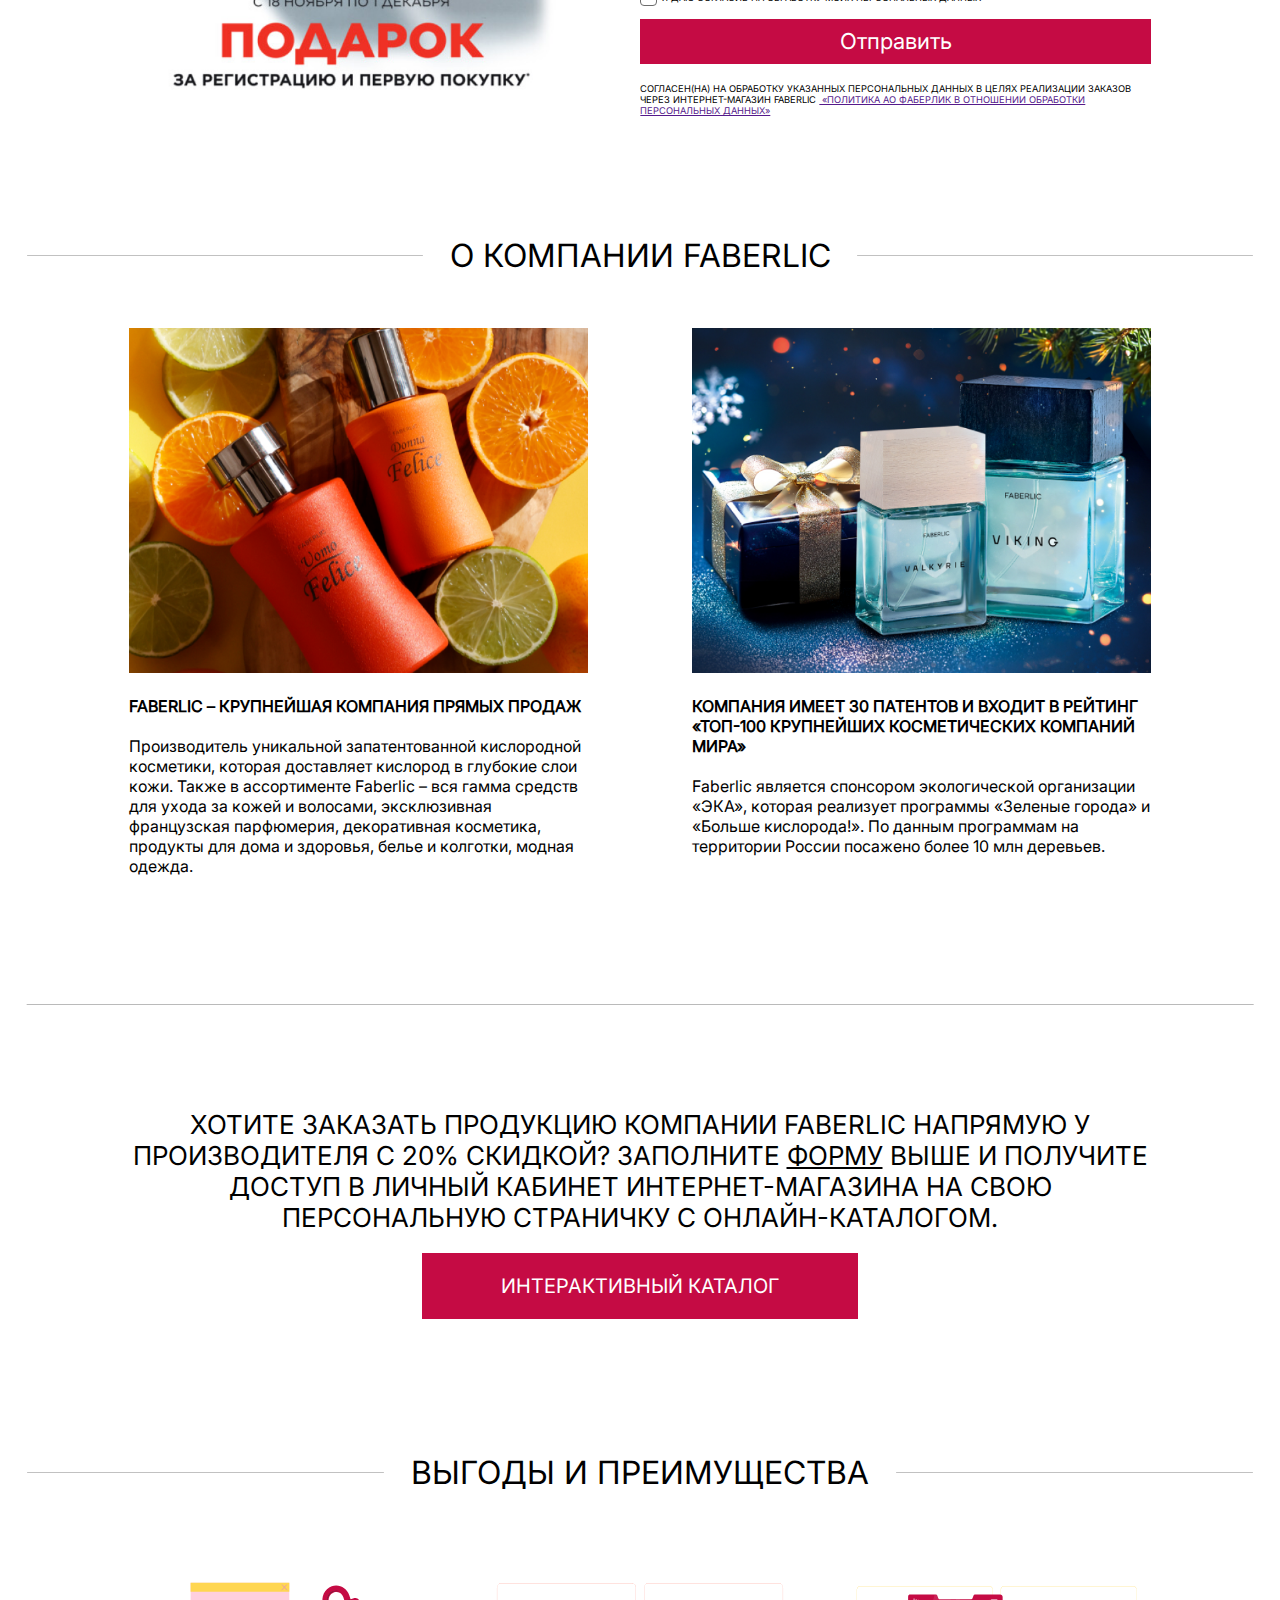
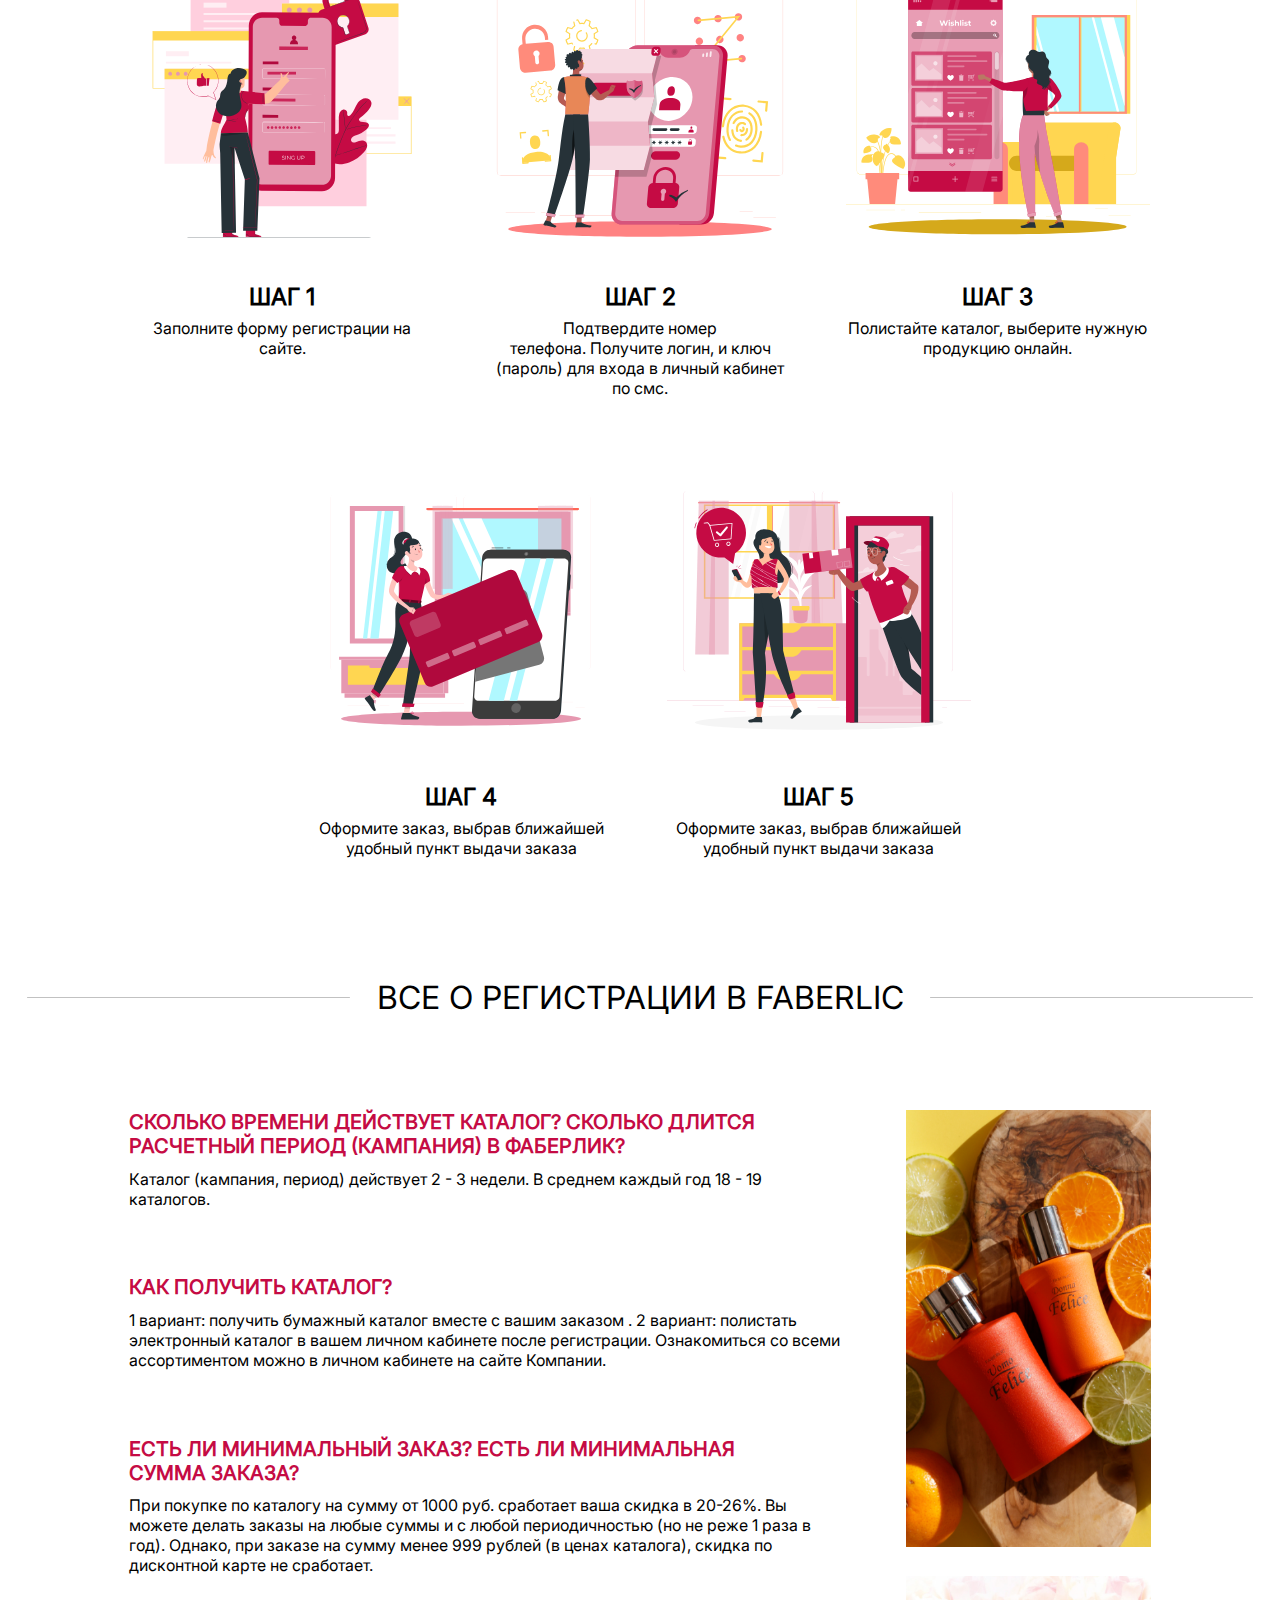
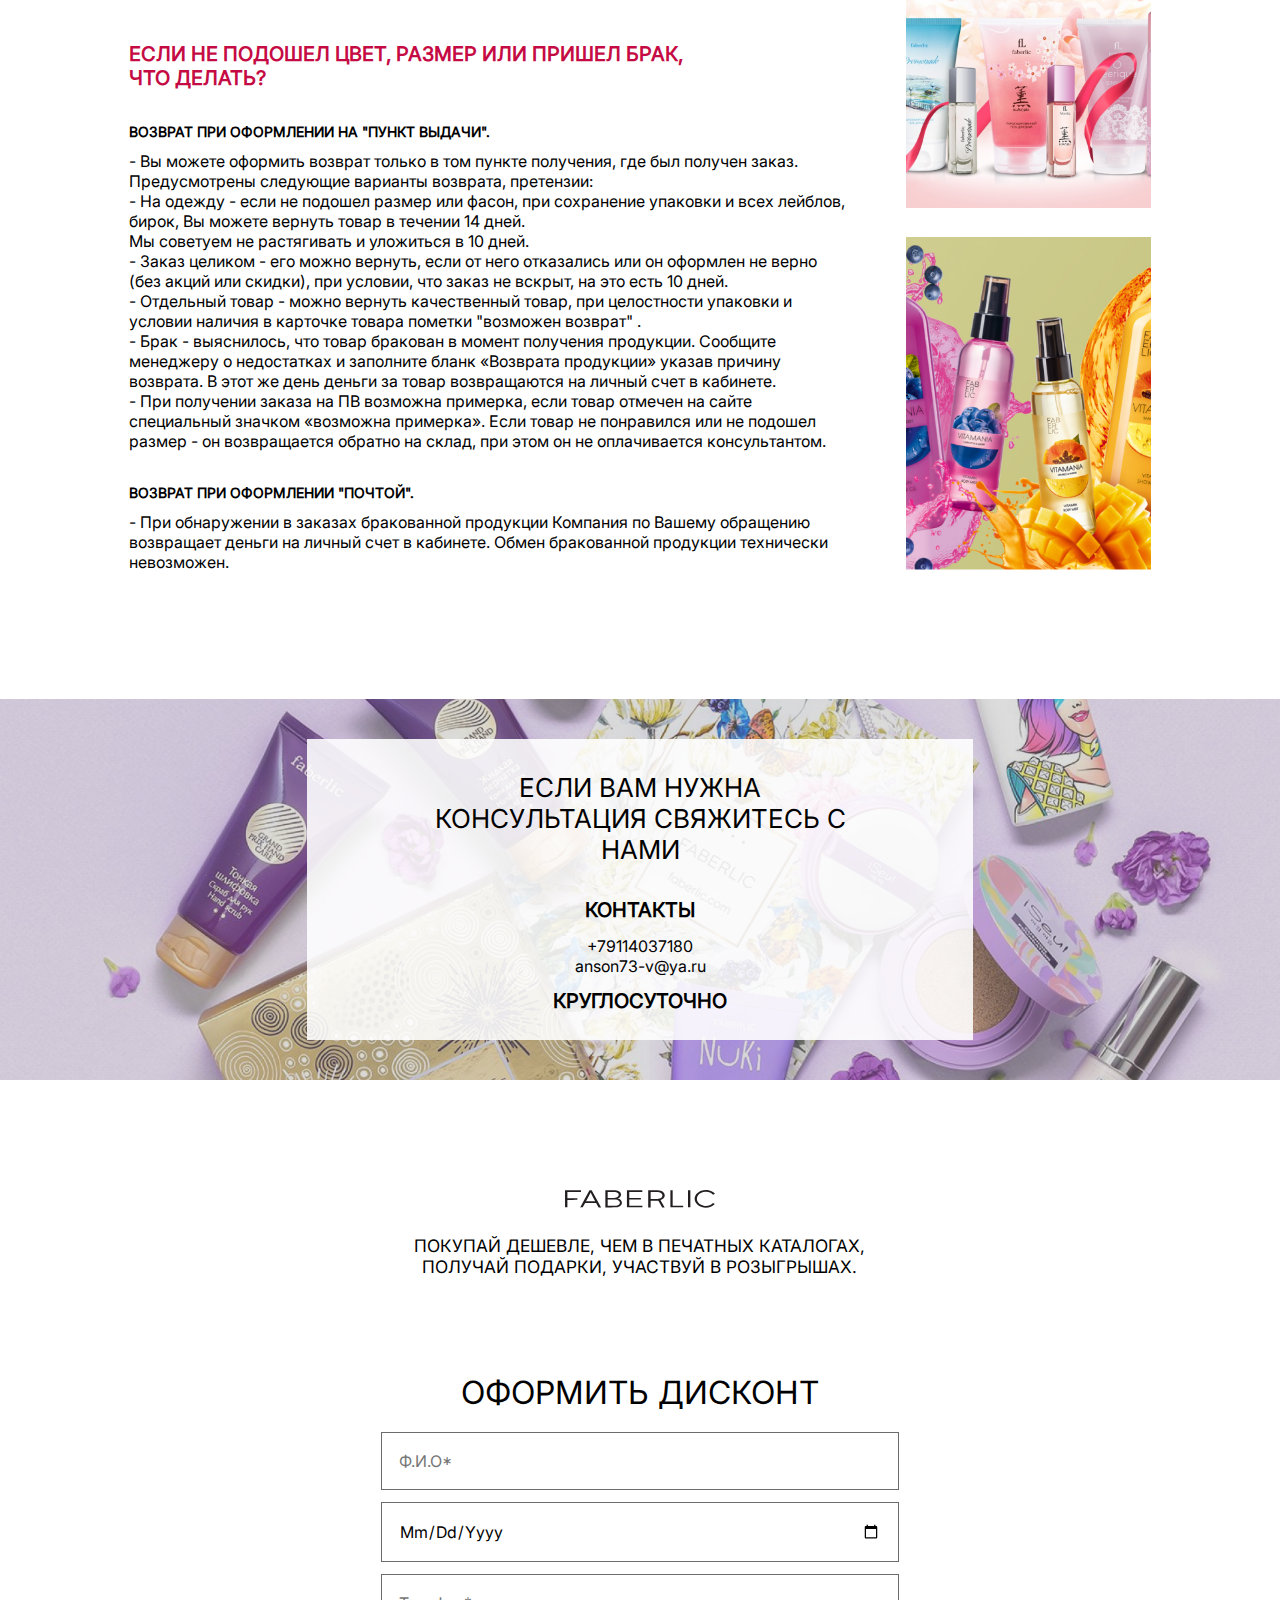
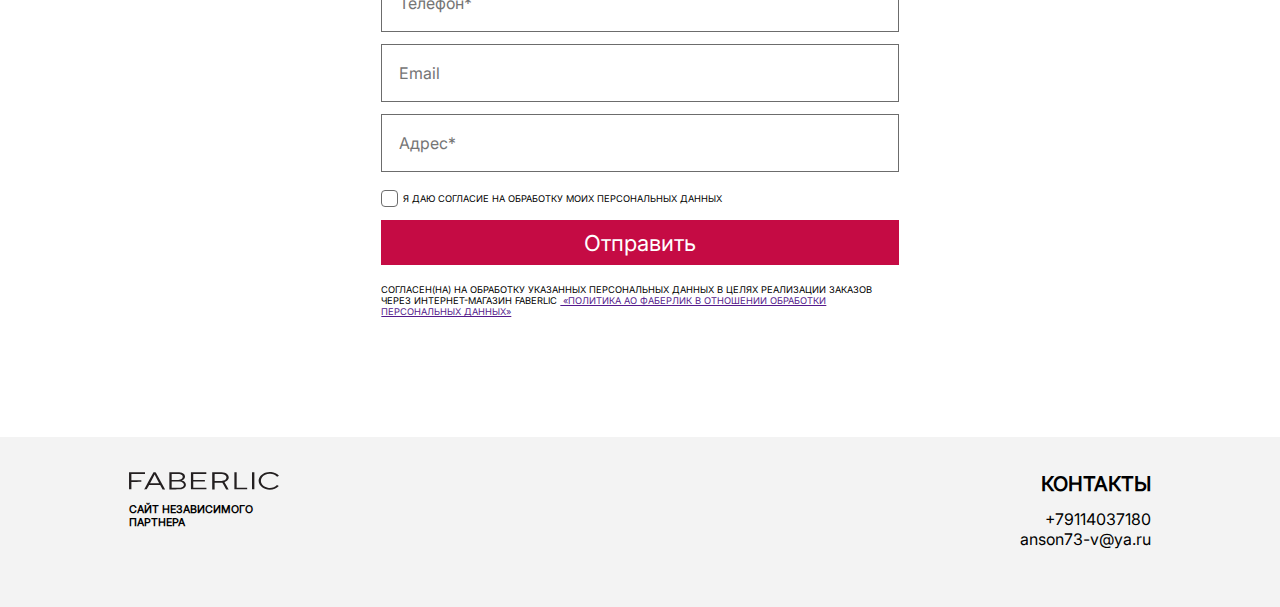
==== commit 5f07140c: "change text" ====
--- a/index.html
+++ b/index.html
@@ -81,7 +81,7 @@
         </section>
         <section class="video-blcok">
             <div class="section-heading">
-                <h2 class="section-heading-text">НАША ПРОДУКЦИЯ В ВИДЕО</h2>
+                <h2 class="section-heading-text">Узнай, как покупать с максимальной скидкой</h2>
             </div>
             <div class="container video-container">
                 <video src="./media/video.mp4" class="video-block-video" muted>
@@ -311,7 +311,7 @@
                             <input type="text" class="form-input" placeholder="Адрес*" required>
                         </div>
                         <label class="form-policy">
-                            <input type="checkbox" class="form-policy-checkbox">
+                            <input type="checkbox" class="form-policy-checkbox" required>
                             <div class="form-policy-visual">
                                 <svg class="form-checkbox-svg" viewBox="0 0 25 25" fill="none" xmlns="http://www.w3.org/2000/svg">
                                     <rect x="0.25" y="0.25" width="24.5" height="24.5" rx="5.75" fill="#474747" stroke="#6C6C6C" stroke-width="0.5" />
--- a/style/style.css
+++ b/style/style.css
@@ -70,7 +70,7 @@
   top: 0;
   left: 0;
   width: 100%;
-  z-index: 2;
+  z-index: 12;
   background: white;
 }
 .header .container {
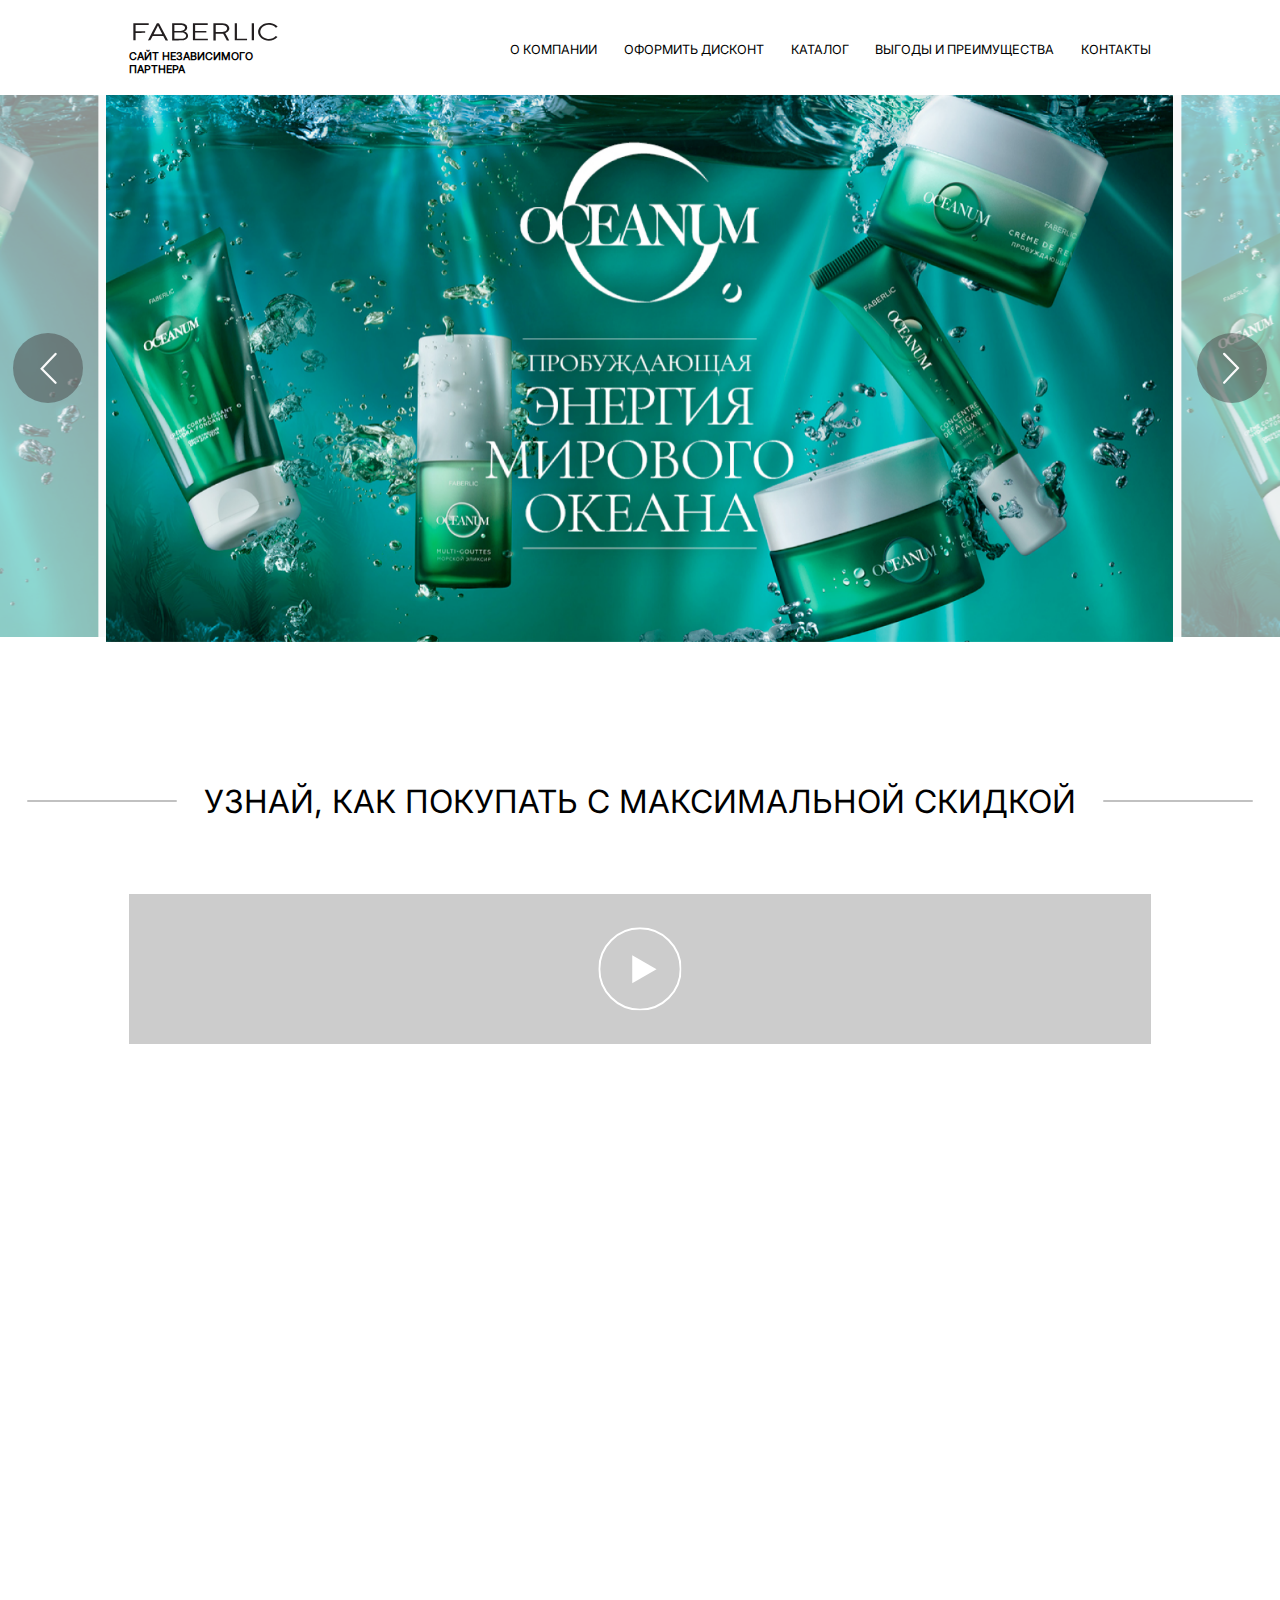
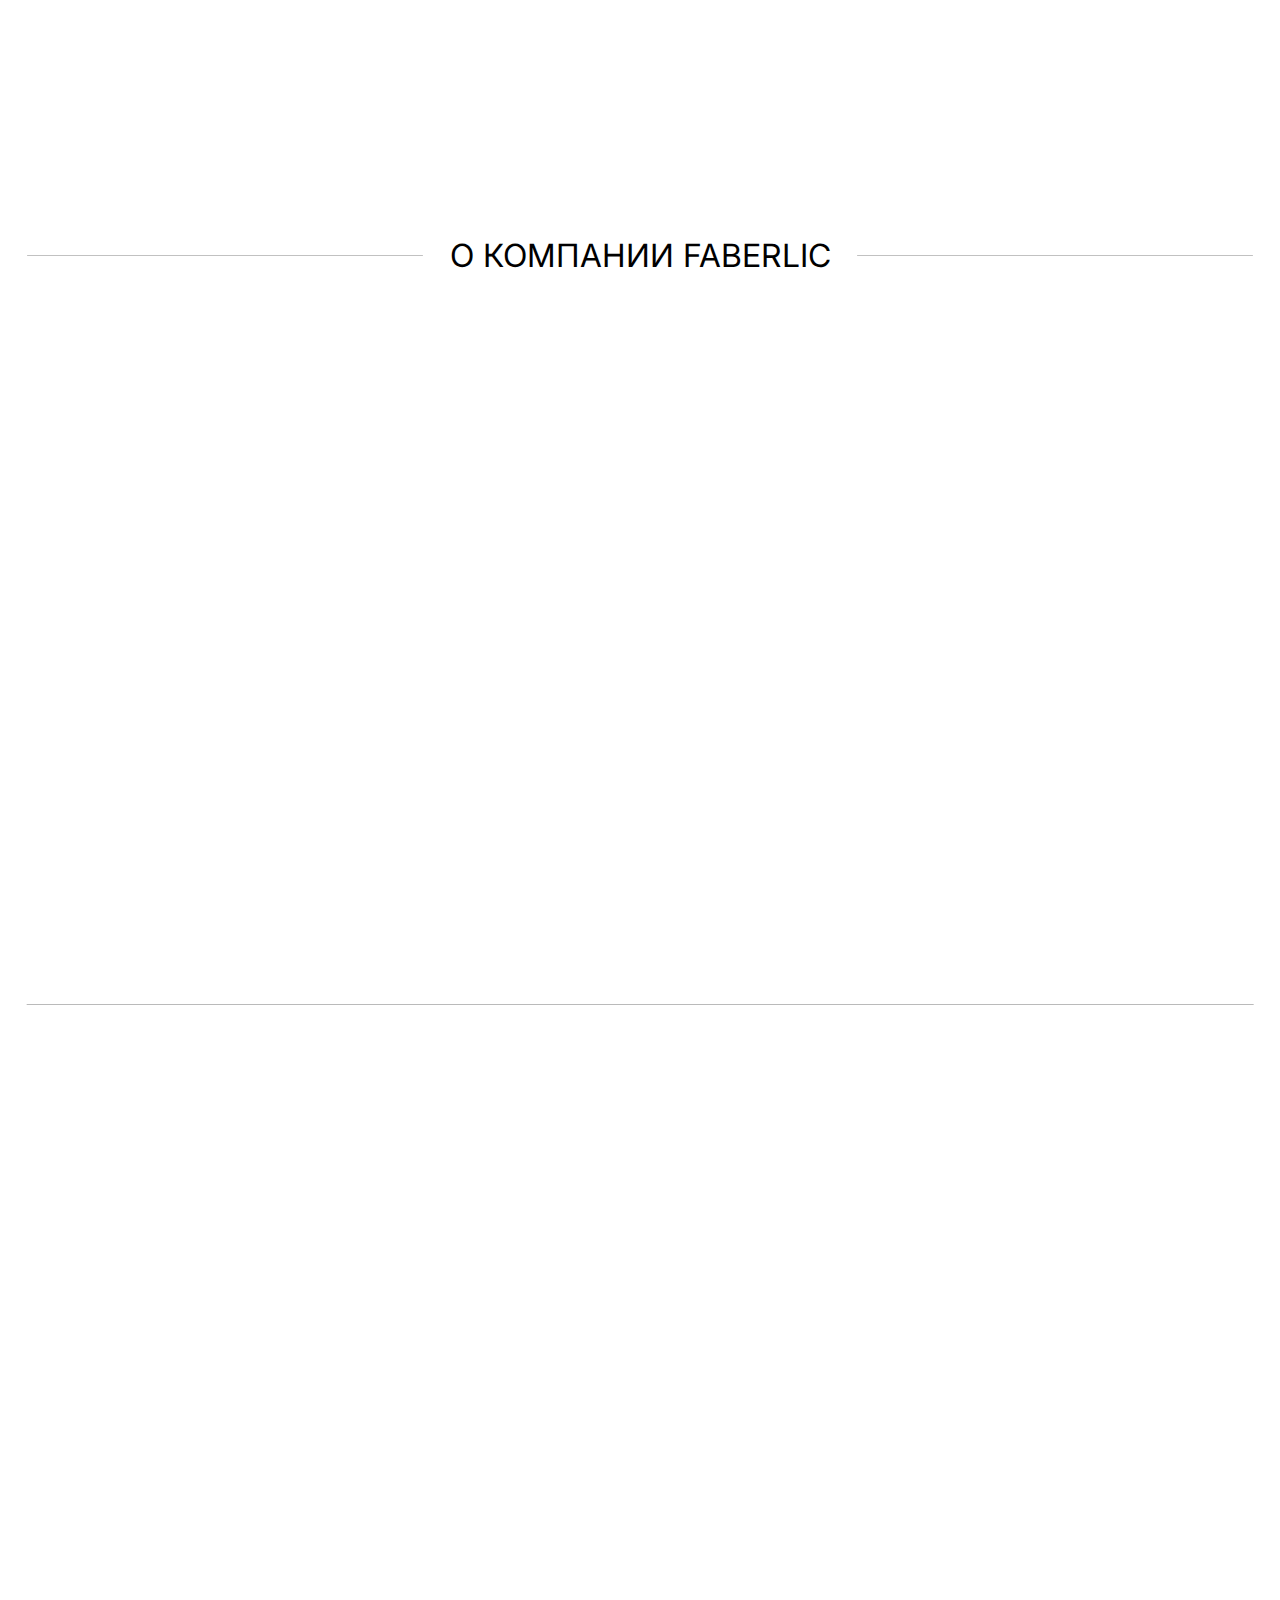
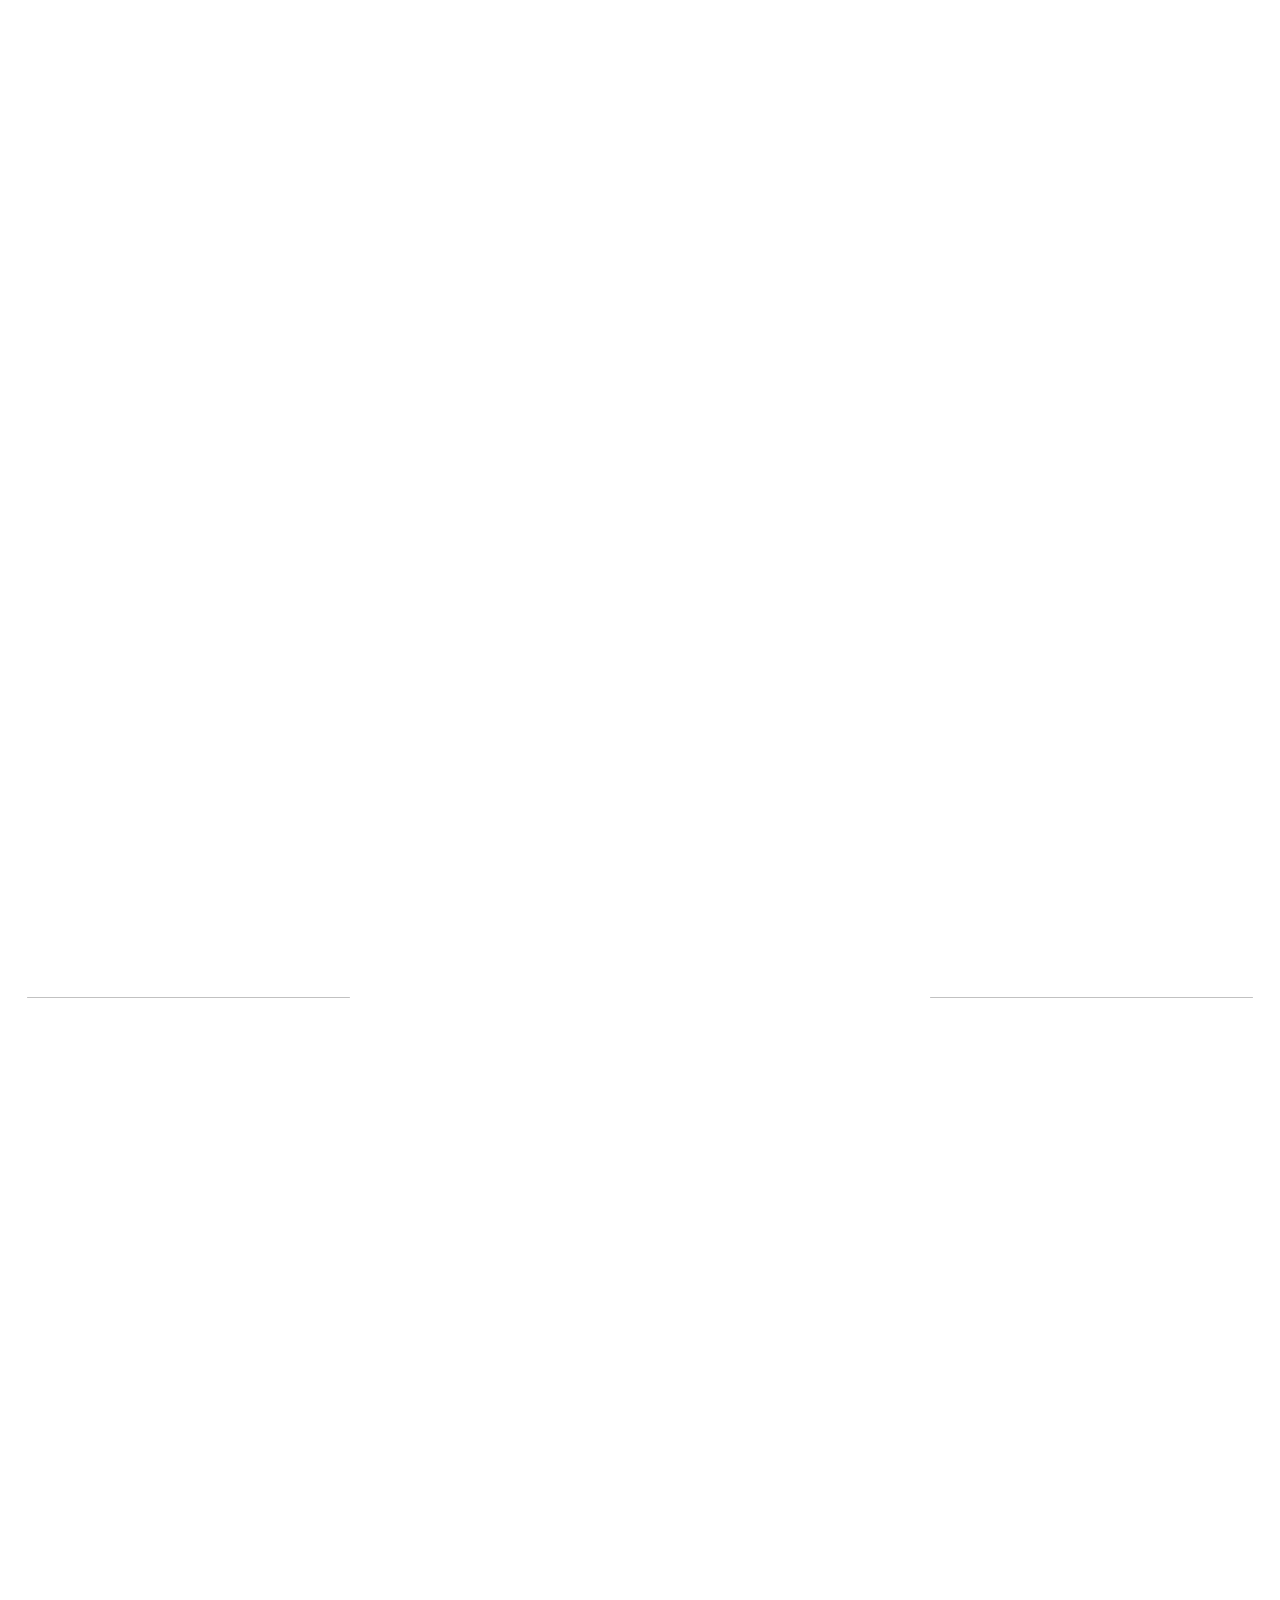
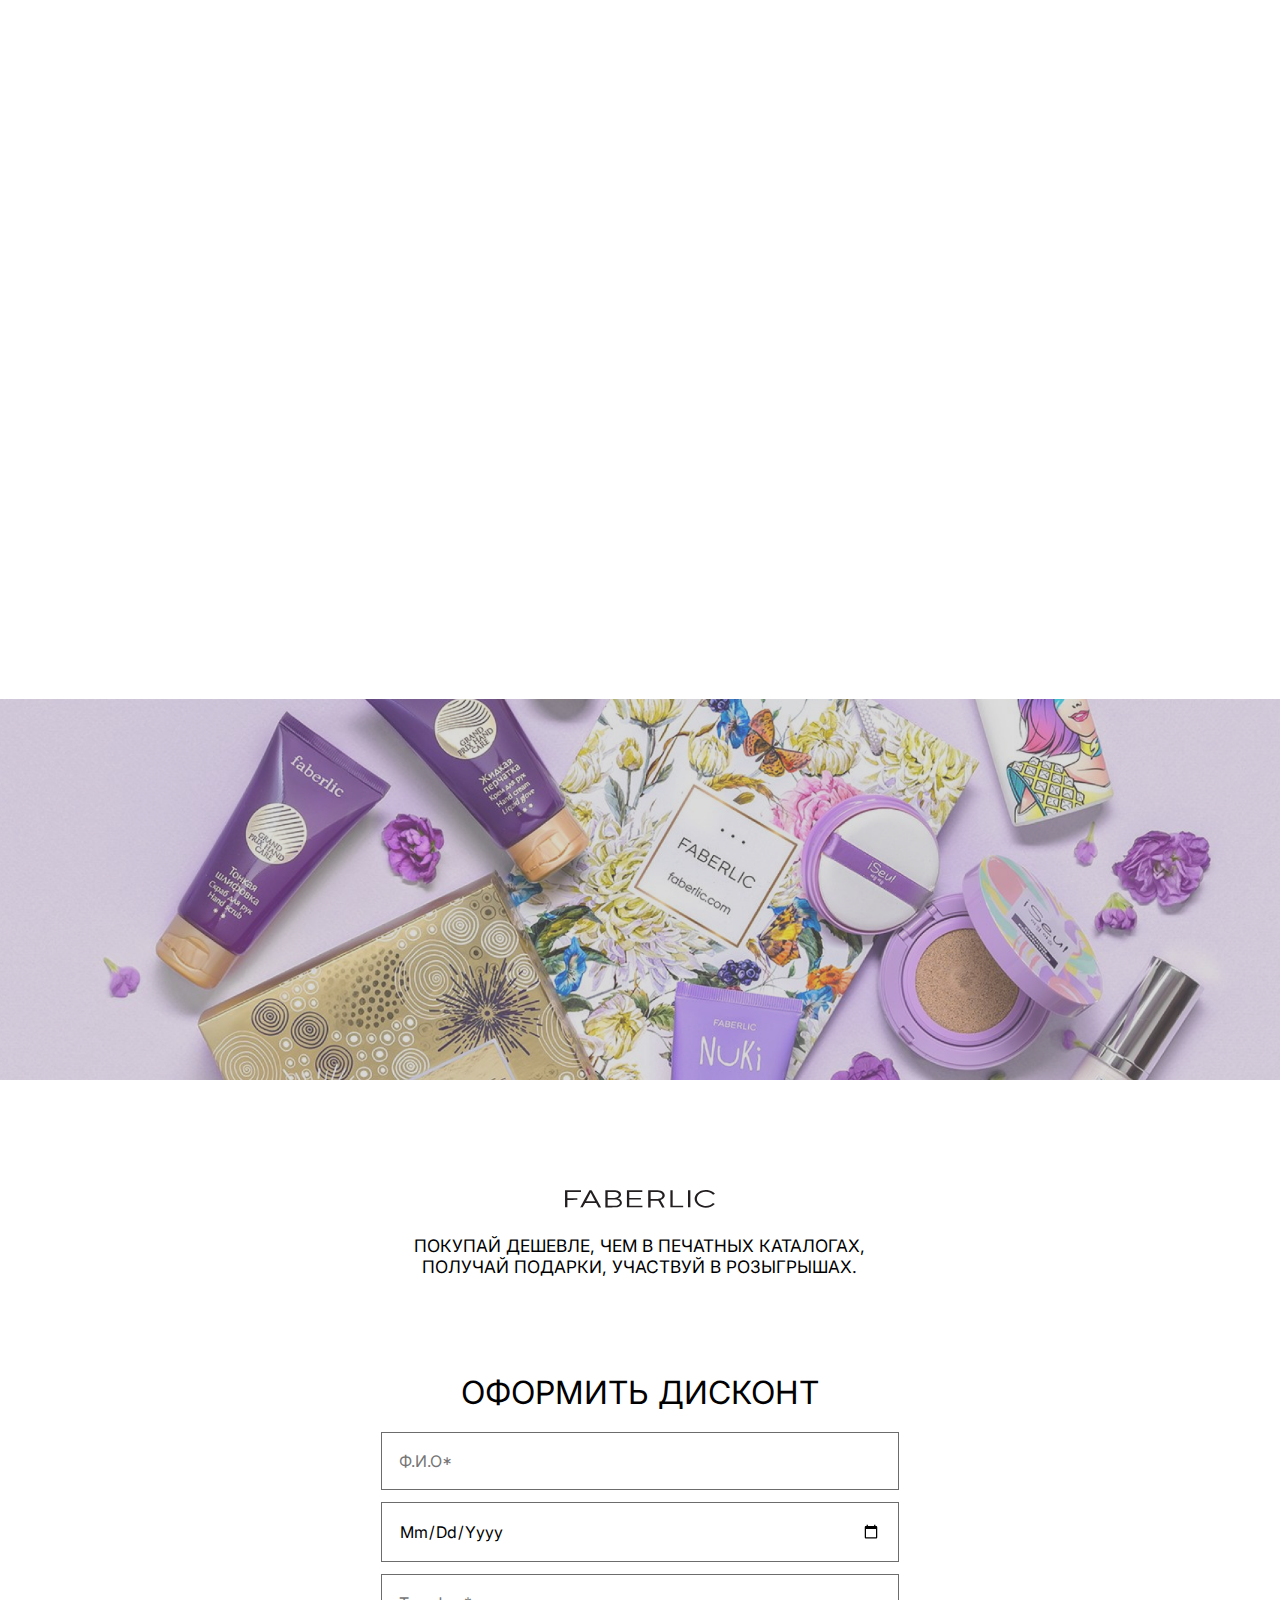
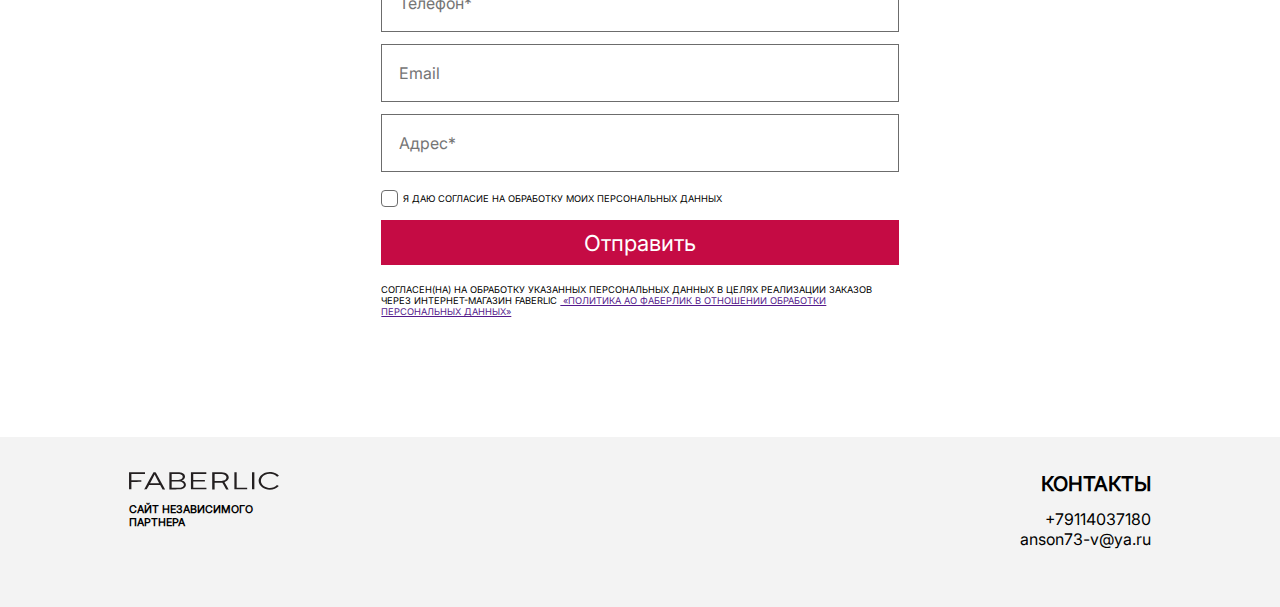
==== commit 6c2e1248: "add animations" ====
--- a/index.html
+++ b/index.html
@@ -8,6 +8,7 @@
     <title>Document</title>
     <link rel="stylesheet" href="./style/swiper-bundle.min.css">
     <link rel="stylesheet" href="style/style.css">
+    <link rel="stylesheet" href="./style/animate.css">
 </head>
 
 <body>
@@ -80,10 +81,10 @@
             </div>
         </section>
         <section class="video-blcok">
-            <div class="section-heading">
-                <h2 class="section-heading-text">Узнай, как покупать с максимальной скидкой</h2>
-            </div>
-            <div class="container video-container">
+            <div class="section-heading ">
+                <h2 class="section-heading-text wow fadeInDown">Узнай, как покупать с максимальной скидкой</h2>
+            </div>
+            <div class="container video-container wow fadeInLeft">
                 <video src="./media/video.mp4" class="video-block-video" muted>
                 </video>
                 <svg class="video-start" viewBox="0 0 126 126" fill="none" xmlns="http://www.w3.org/2000/svg">
@@ -93,7 +94,7 @@
             </div>
         </section>
         <section class="form-block">
-            <div class="container">
+            <div class="container wow fadeInDown">
                 <img src="./media/img/03form/bg.png" alt="" class="form-block-bg">
                 <div class="form-block-l">
                     <h3 class="form-heaidng">ОФОРМИТЬ ДИСКОНТ</h3>
@@ -131,7 +132,7 @@
                 <h2 class="section-heading-text">О КОМПАНИИ Faberlic</h2>
             </div>
             <div class="container">
-                <div class="about-item">
+                <div class="about-item wow fadeInRight">
                     <img src="./media/img/04about/1.png" alt="" class="about-img">
                     <h3 class="about-heading">
                         Faberlic – крупнейшая Компания прямых продаж
@@ -143,7 +144,7 @@
                         здоровья, белье и колготки, модная одежда.
                     </p>
                 </div>
-                <div class="about-item">
+                <div class="about-item wow fadeInLeft">
                     <img src="./media/img/04about/2.png" alt="" class="about-img">
                     <h3 class="about-heading">
                         Компания имеет 30 патентов и входит в рейтинг «Топ-100 крупнейших косметических компаний мира»
@@ -157,7 +158,7 @@
             </div>
         </section>
         <section class="text-block" id="catalog">
-            <div class="container">
+            <div class="container wow fadeInDown">
                 <p class="text-block-heading">
                     Хотите заказать продукцию компании Faberlic напрямую
                     у производителя с 20% скидкой? Заполните <span>форму</span> выше и получите доступ в личный кабинет
@@ -167,11 +168,11 @@
             </div>
         </section>
         <section class="advantage" id="adventage">
-            <div class="section-heading">
+            <div class="section-heading wow fadeInDown">
                 <h2 class="section-heading-text">ВЫГОДЫ И ПРЕИМУЩЕСТВА</h2>
             </div>
             <div class="container">
-                <div class="advantages-item">
+                <div class="advantages-item wow fadeInDown">
                     <img src="./media/img/05advantages/1.svg" alt="" class="advantages-item-img">
                     <p class="advantages-item-heaing">шаг 1</p>
                     <p class="advantages-item-text">
@@ -179,7 +180,7 @@
                         на сайте.
                     </p>
                 </div>
-                <div class="advantages-item">
+                <div class="advantages-item wow fadeInDown">
                     <img src="./media/img/05advantages/2.svg" alt="" class="advantages-item-img">
                     <p class="advantages-item-heaing">шаг 2</p>
                     <p class="advantages-item-text">
@@ -188,21 +189,21 @@
                         в личный кабинет по смс.
                     </p>
                 </div>
-                <div class="advantages-item">
+                <div class="advantages-item wow fadeInDown">
                     <img src="./media/img/05advantages/3.svg" alt="" class="advantages-item-img">
                     <p class="advantages-item-heaing">шаг 3</p>
                     <p class="advantages-item-text">
                         Полистайте каталог, выберите нужную продукцию онлайн.
                     </p>
                 </div>
-                <div class="advantages-item">
+                <div class="advantages-item wow fadeInDown">
                     <img src="./media/img/05advantages/4.svg" alt="" class="advantages-item-img">
                     <p class="advantages-item-heaing">шаг 4</p>
                     <p class="advantages-item-text">
                         Оформите заказ, выбрав ближайшей удобный пункт выдачи заказа
                     </p>
                 </div>
-                <div class="advantages-item">
+                <div class="advantages-item wow fadeInDown">
                     <img src="./media/img/05advantages/5.svg" alt="" class="advantages-item-img">
                     <p class="advantages-item-heaing">шаг 5</p>
                     <p class="advantages-item-text">
@@ -213,10 +214,10 @@
         </section>
         <section class="registration">
             <div class="section-heading">
-                <h2 class="section-heading-text">ВСЕ О регистрации в faberlic</h2>
+                <h2 class="section-heading-text wow fadeInDown">ВСЕ О регистрации в faberlic</h2>
             </div>
             <div class="container">
-                <div class="reg-l">
+                <div class="reg-l wow fadeInLeft">
                     <p class="reg-heading">Сколько времени действует каталог? Сколько длится расчетный период (кампания)
                         в Фаберлик?</p>
                     <p class="reg-text mt-16">Каталог (кампания, период) действует 2 - 3 недели.
@@ -266,7 +267,7 @@
                         на личный счет в кабинете. Обмен бракованной продукции технически невозможен.
                     </p>
                 </div>
-                <div class="reg-r">
+                <div class="reg-r wow fadeInRight">
                     <img src="./media/img/06reg/1.png" alt="" class="reg-r-img">
                     <img src="./media/img/06reg/2.png" alt="" class="reg-r-img">
                     <img src="./media/img/06reg/3.png" alt="" class="reg-r-img">
@@ -274,7 +275,7 @@
             </div>
         </section>
         <section class="contacts">
-            <div class="container">
+            <div class="container wow fadeInDown">
                 <h2 class="contact-heading">
                     Если вам нужна консультация
                     Свяжитесь с нами
@@ -348,7 +349,7 @@
             </div>
         </div>
     </footer>
-
+    <script src="./js/wow.min.js"></script>
     <script defer src="js/swiper-bundle.min.js"></script>
     <script defer src="js/app.js"></script>
 </body>
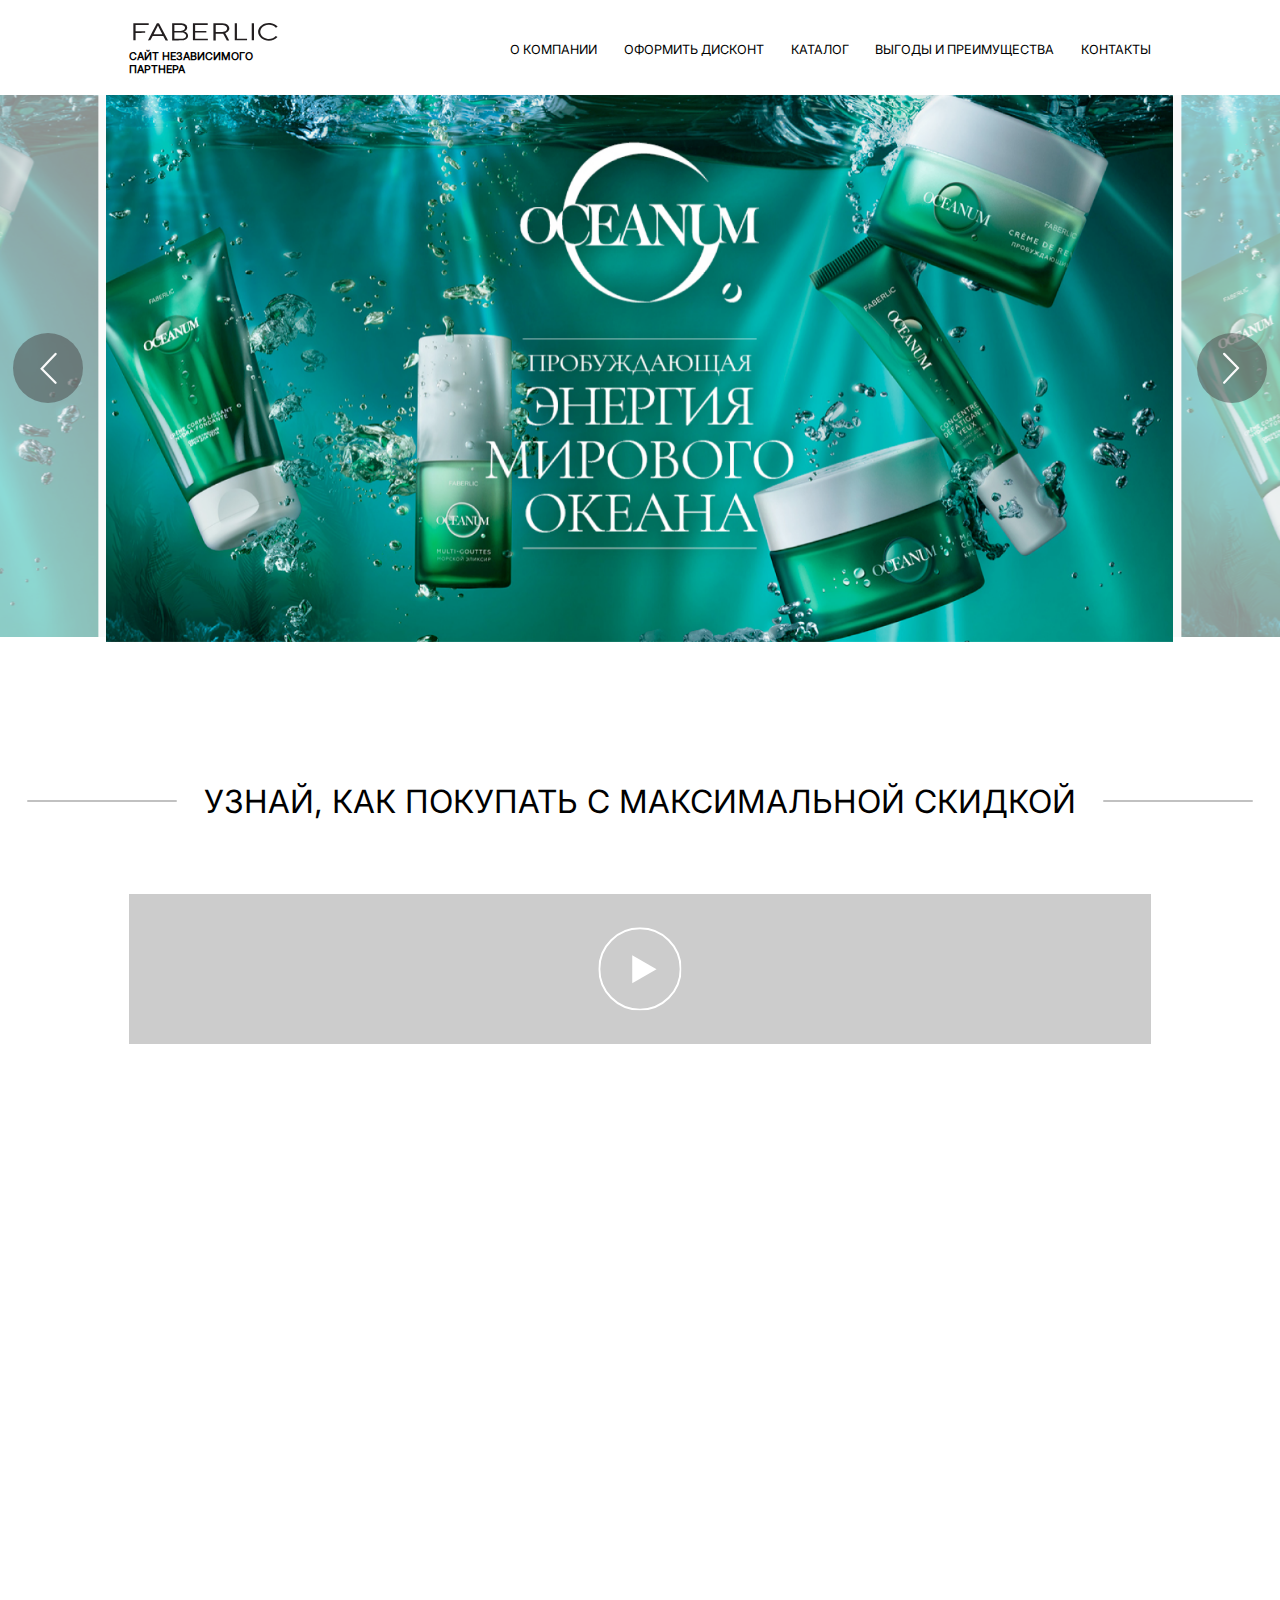
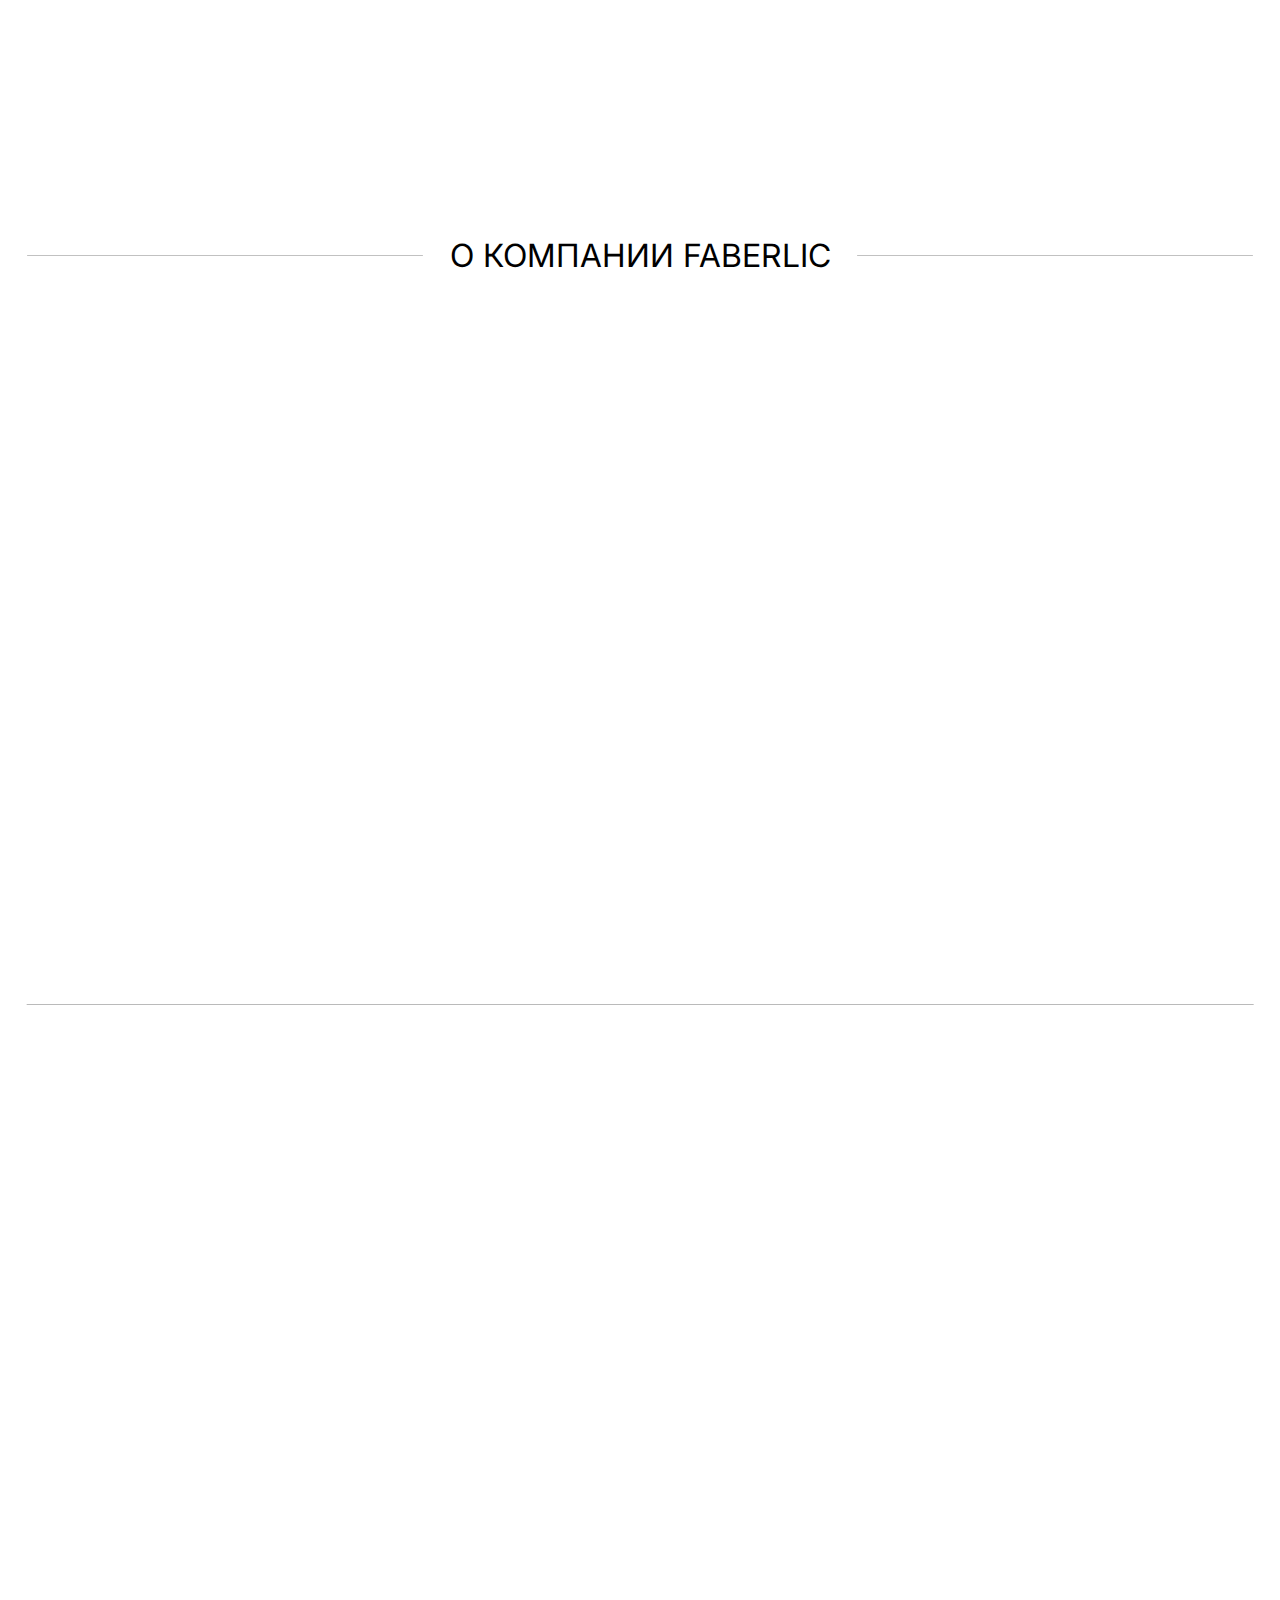
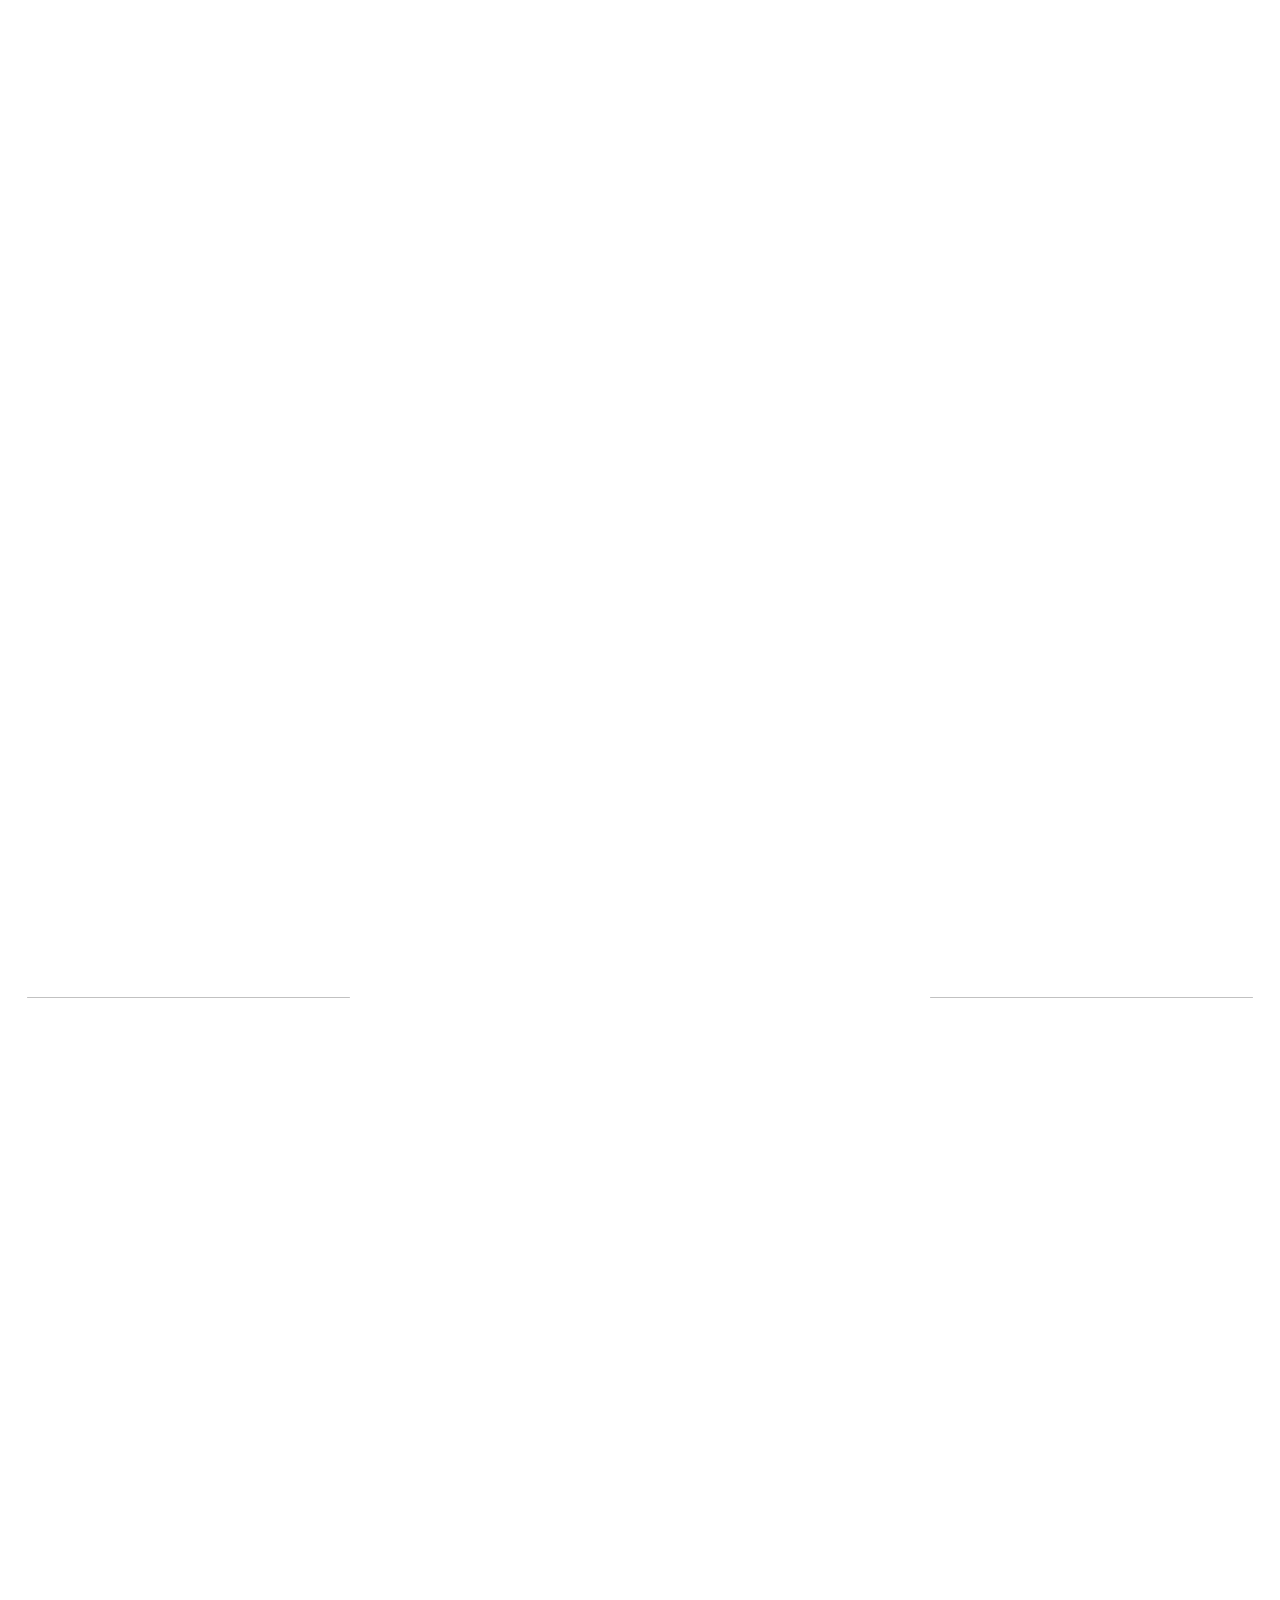
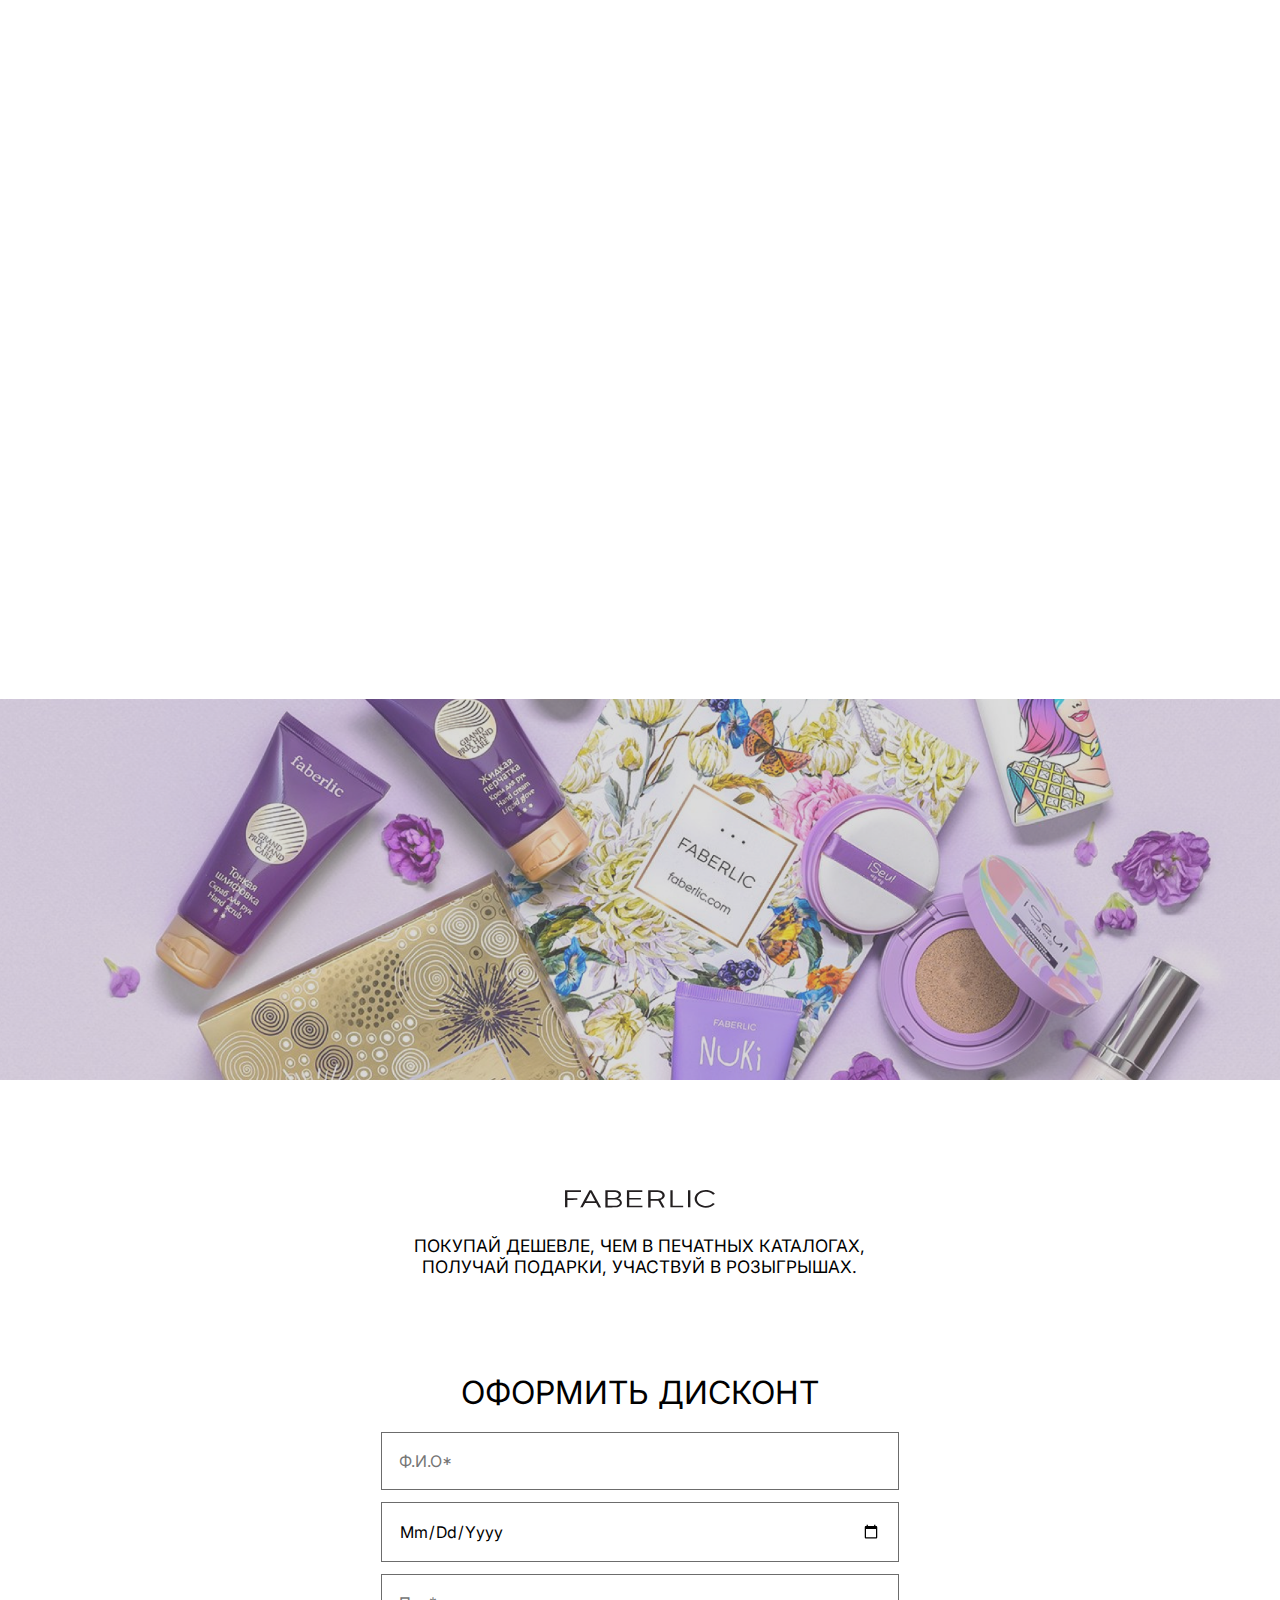
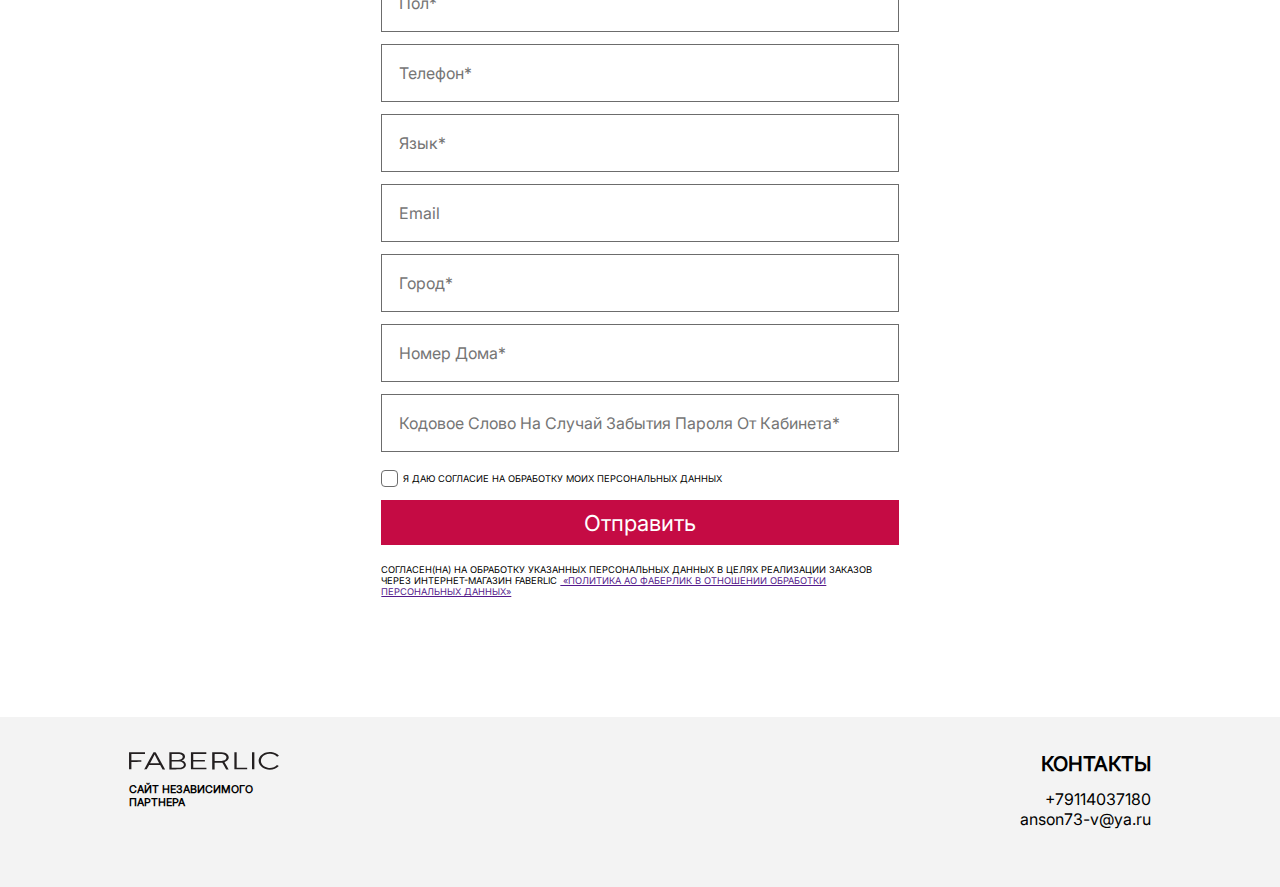
==== commit aaf85504: "add animations" ====
--- a/index.html
+++ b/index.html
@@ -307,9 +307,13 @@
                         <div class="form-inputs">
                             <input type="text" class="form-input" placeholder="Ф.И.О*" required>
                             <input type="date" class="form-input" placeholder="Дата рождения*" required>
+                            <input type="text" class="form-input" placeholder="Пол*" required>
                             <input type="text" class="form-input" placeholder="Телефон*" required>
+                            <input type="text" class="form-input" placeholder="Язык*" required>
                             <input type="text" class="form-input" placeholder="Email">
-                            <input type="text" class="form-input" placeholder="Адрес*" required>
+                            <input type="text" class="form-input" placeholder="Город*" required>
+                            <input type="text" class="form-input" placeholder="Номер дома*" required>
+                            <input type="text" class="form-input" placeholder="Кодовое слово на случай забытия пароля от кабинета*" required>
                         </div>
                         <label class="form-policy">
                             <input type="checkbox" class="form-policy-checkbox" required>
